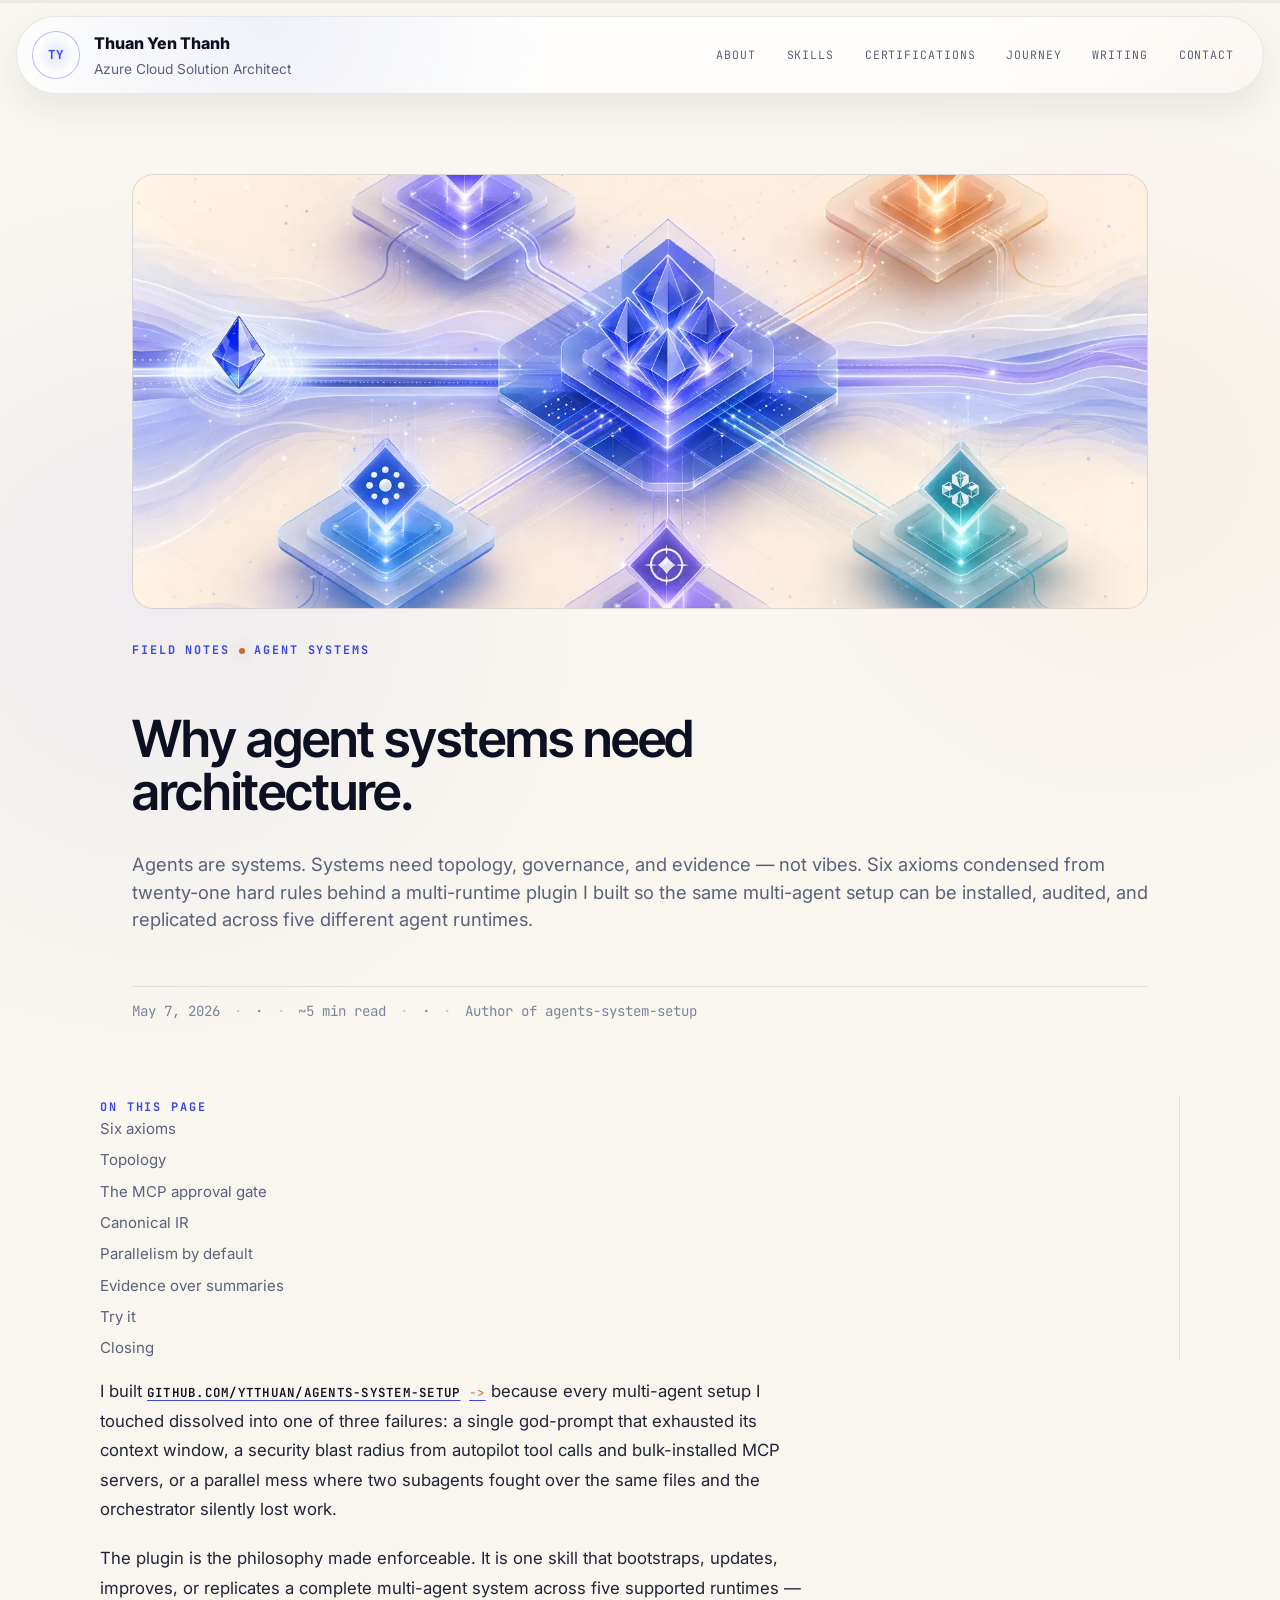
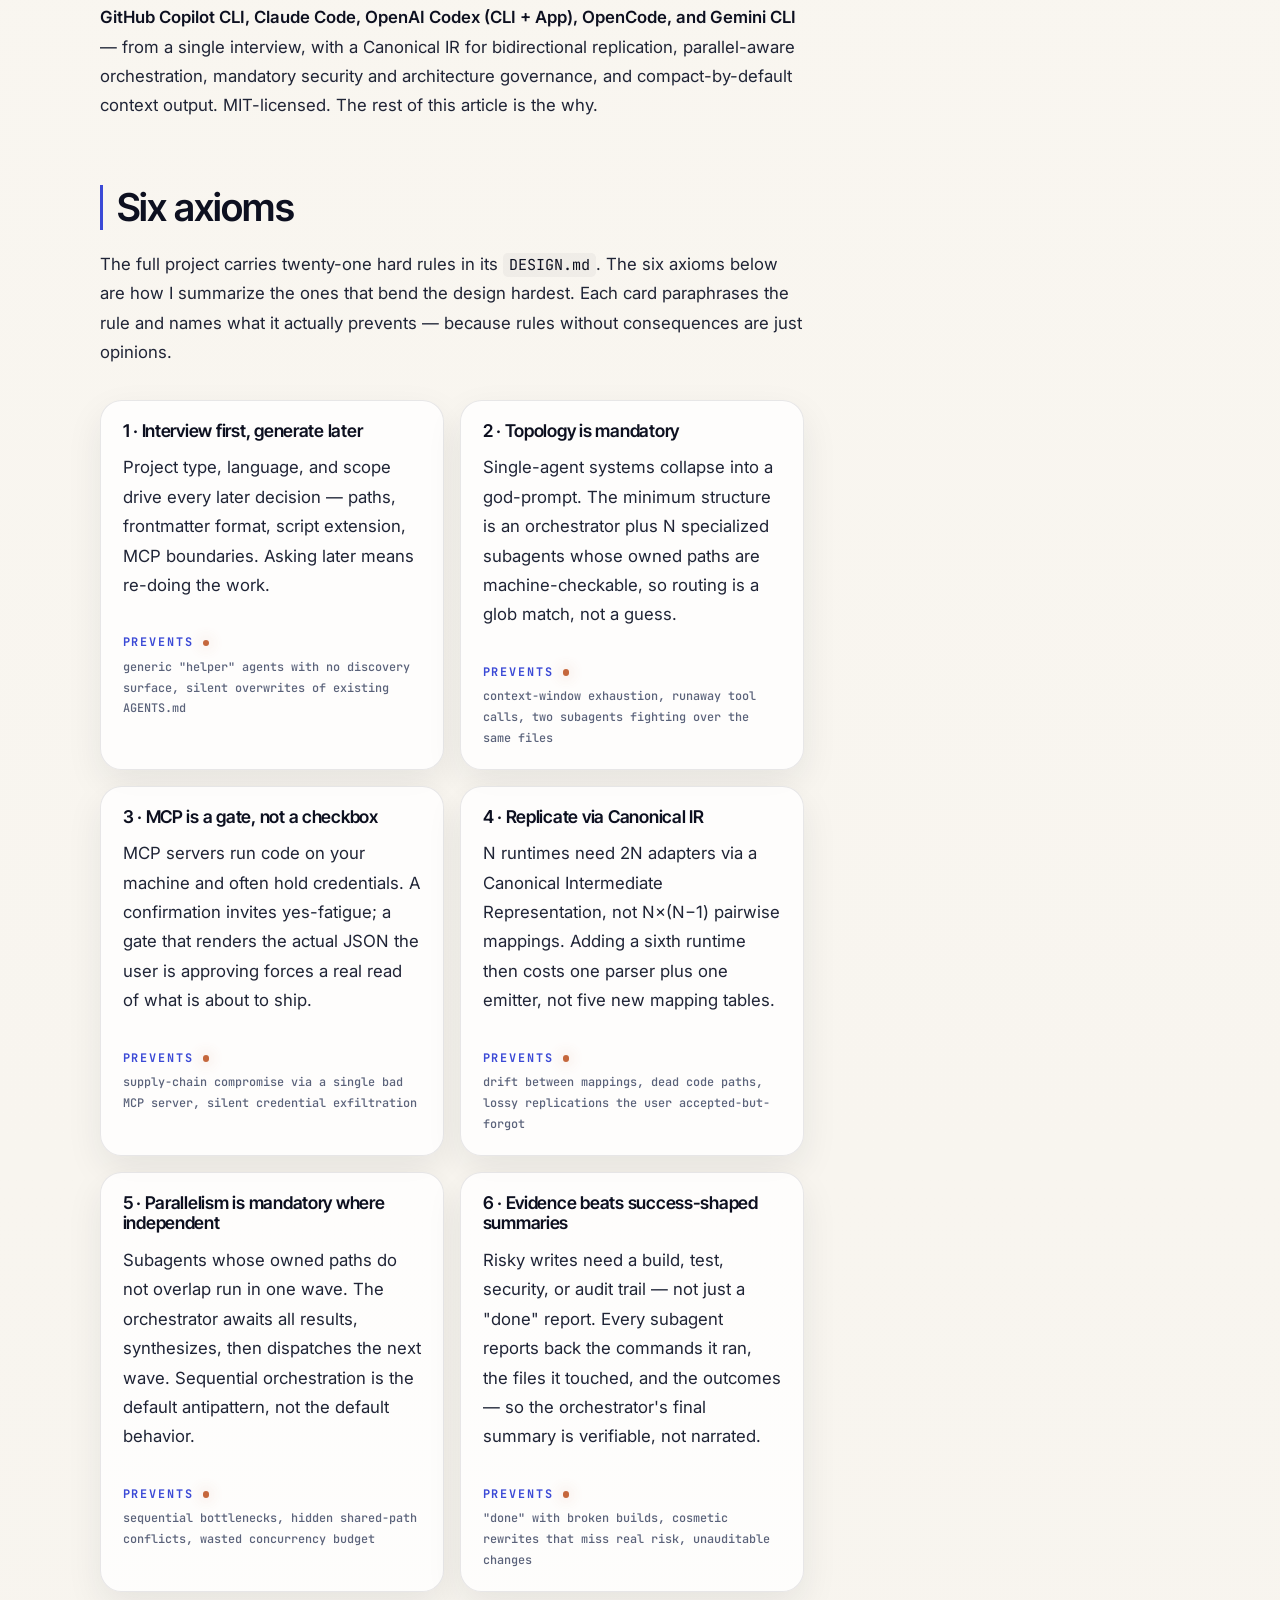
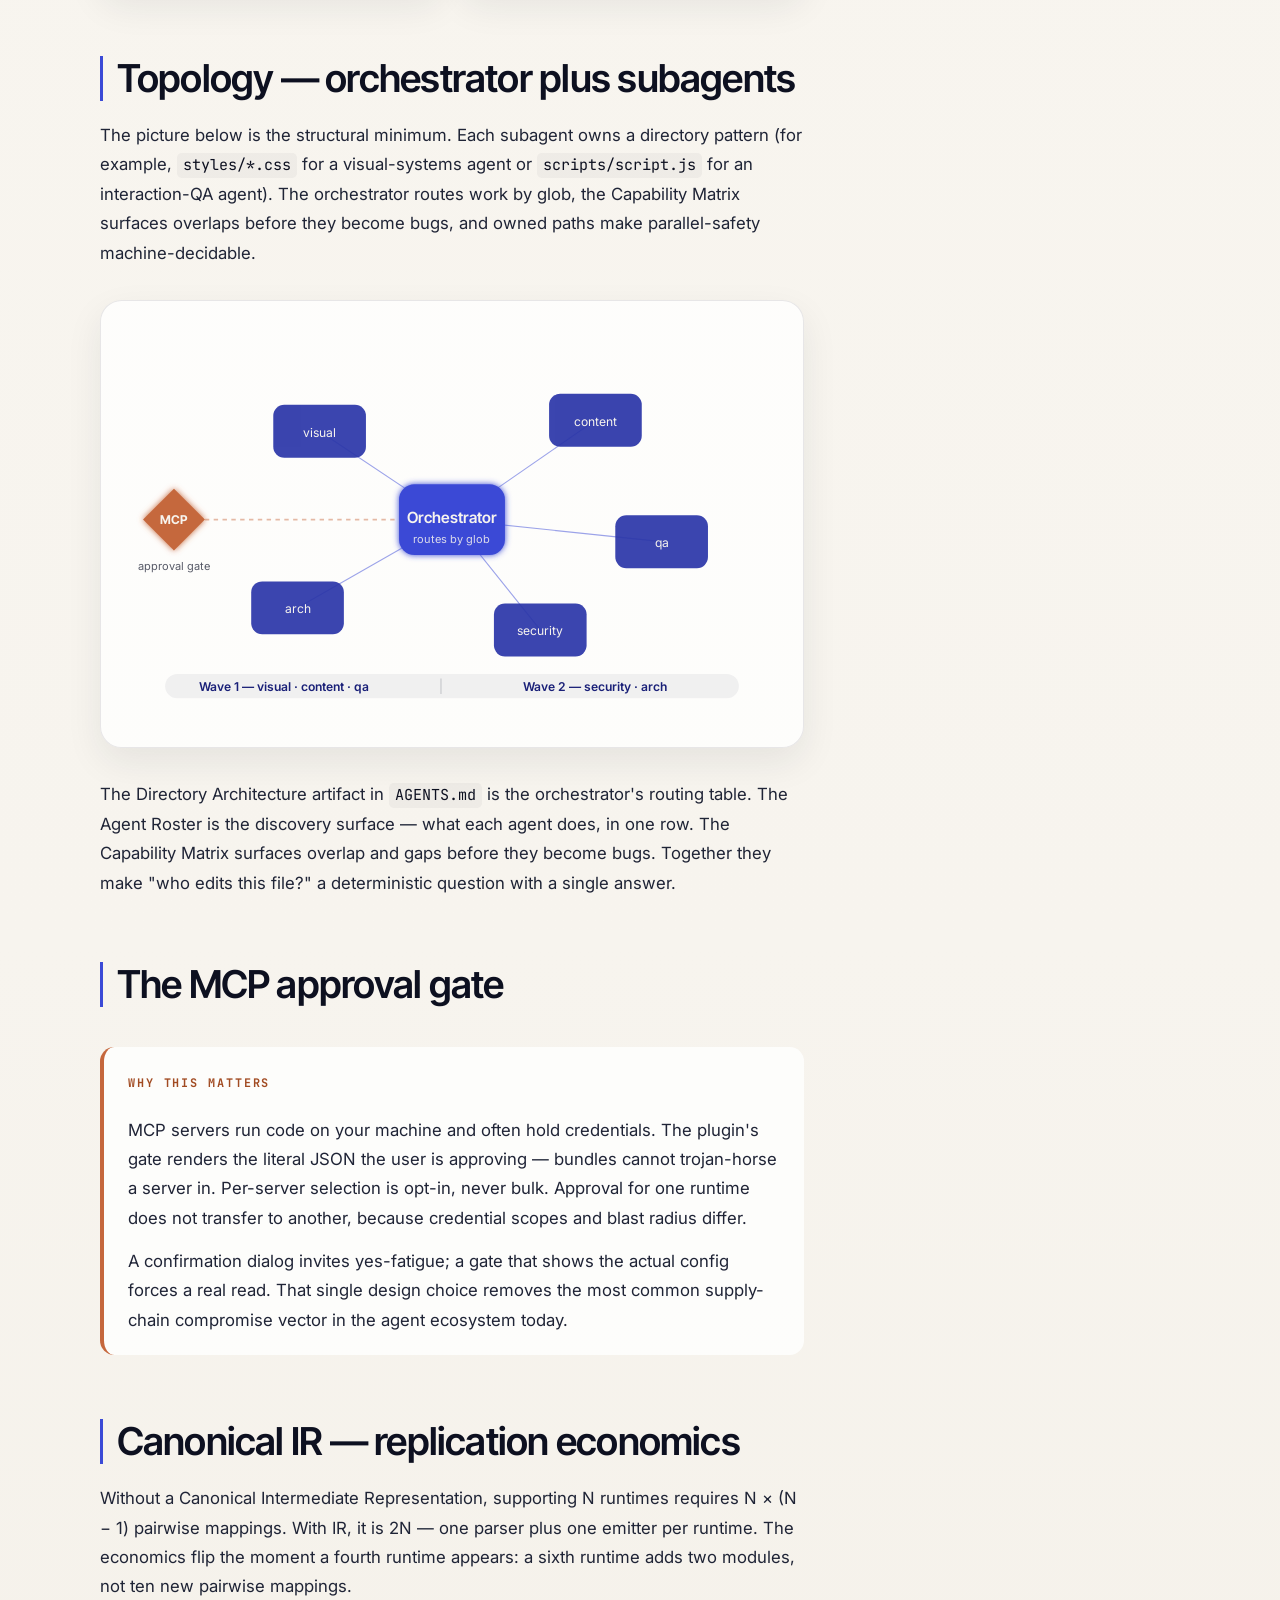
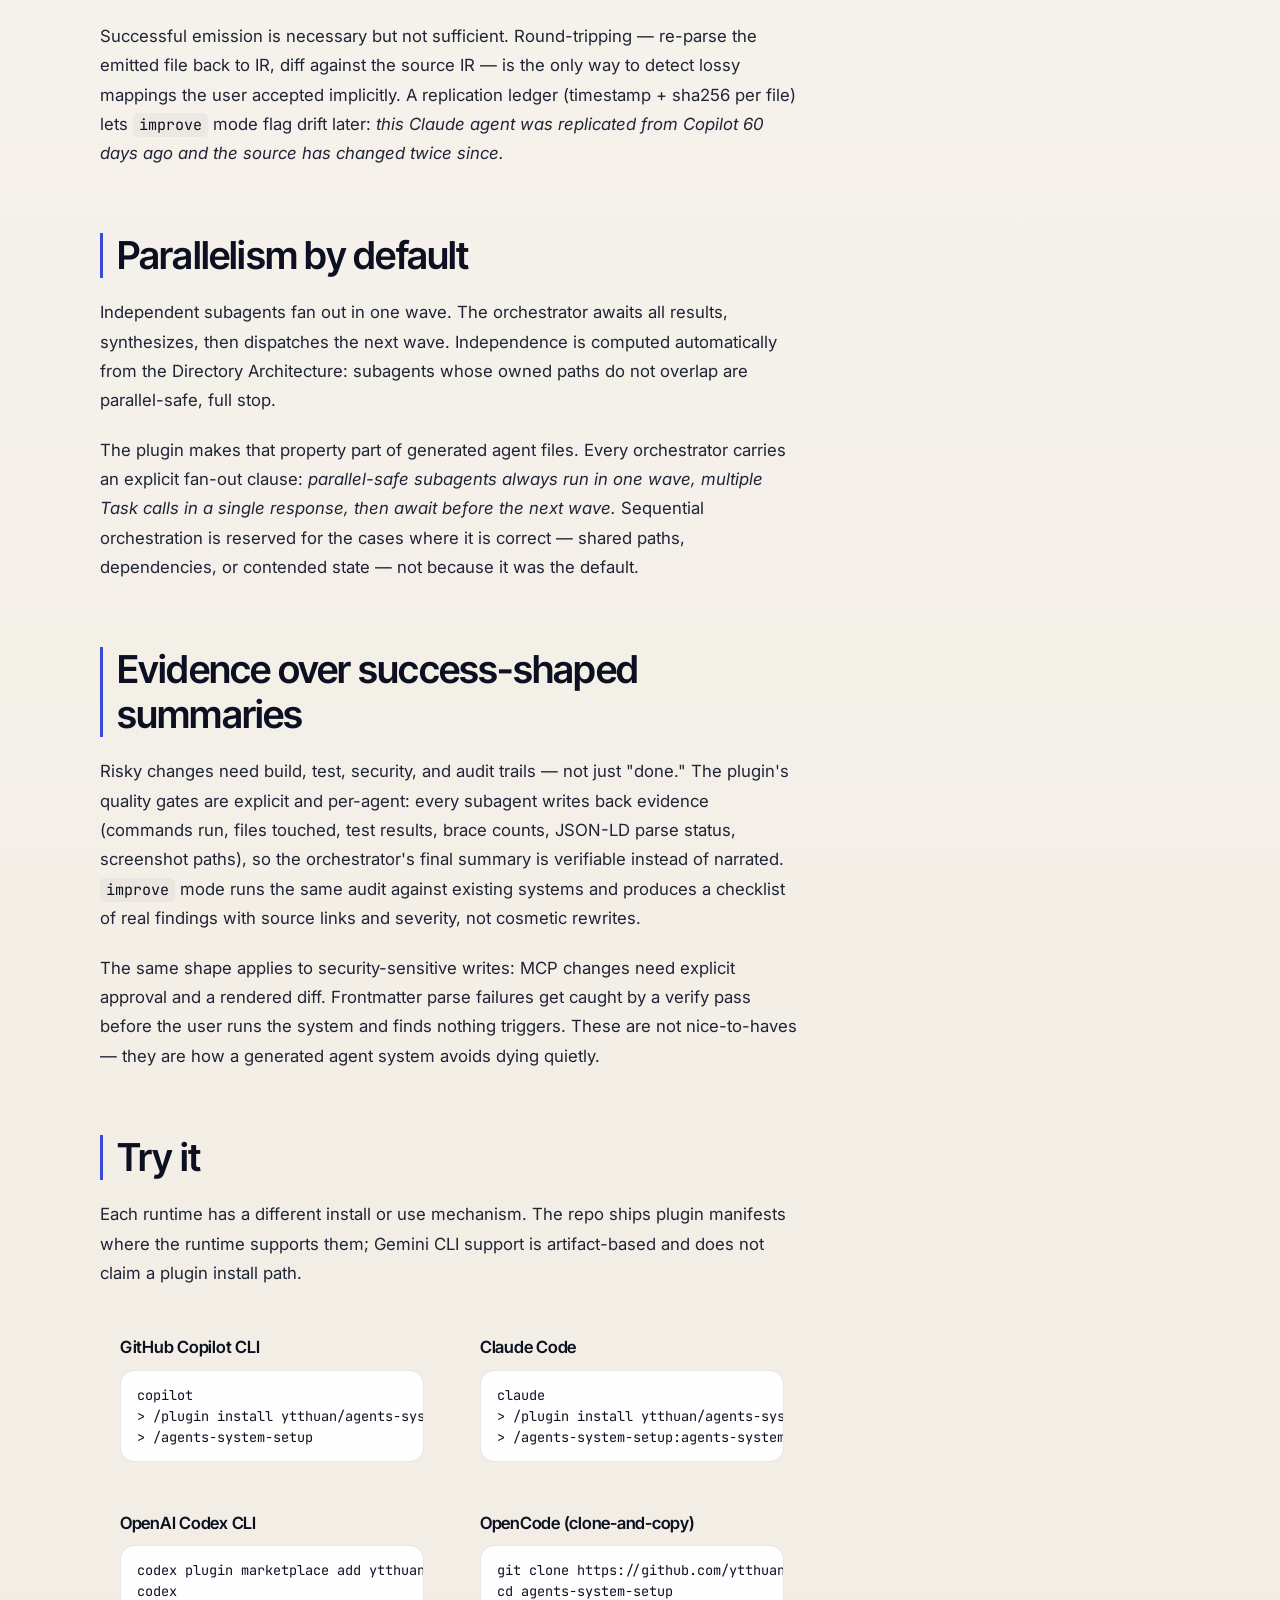
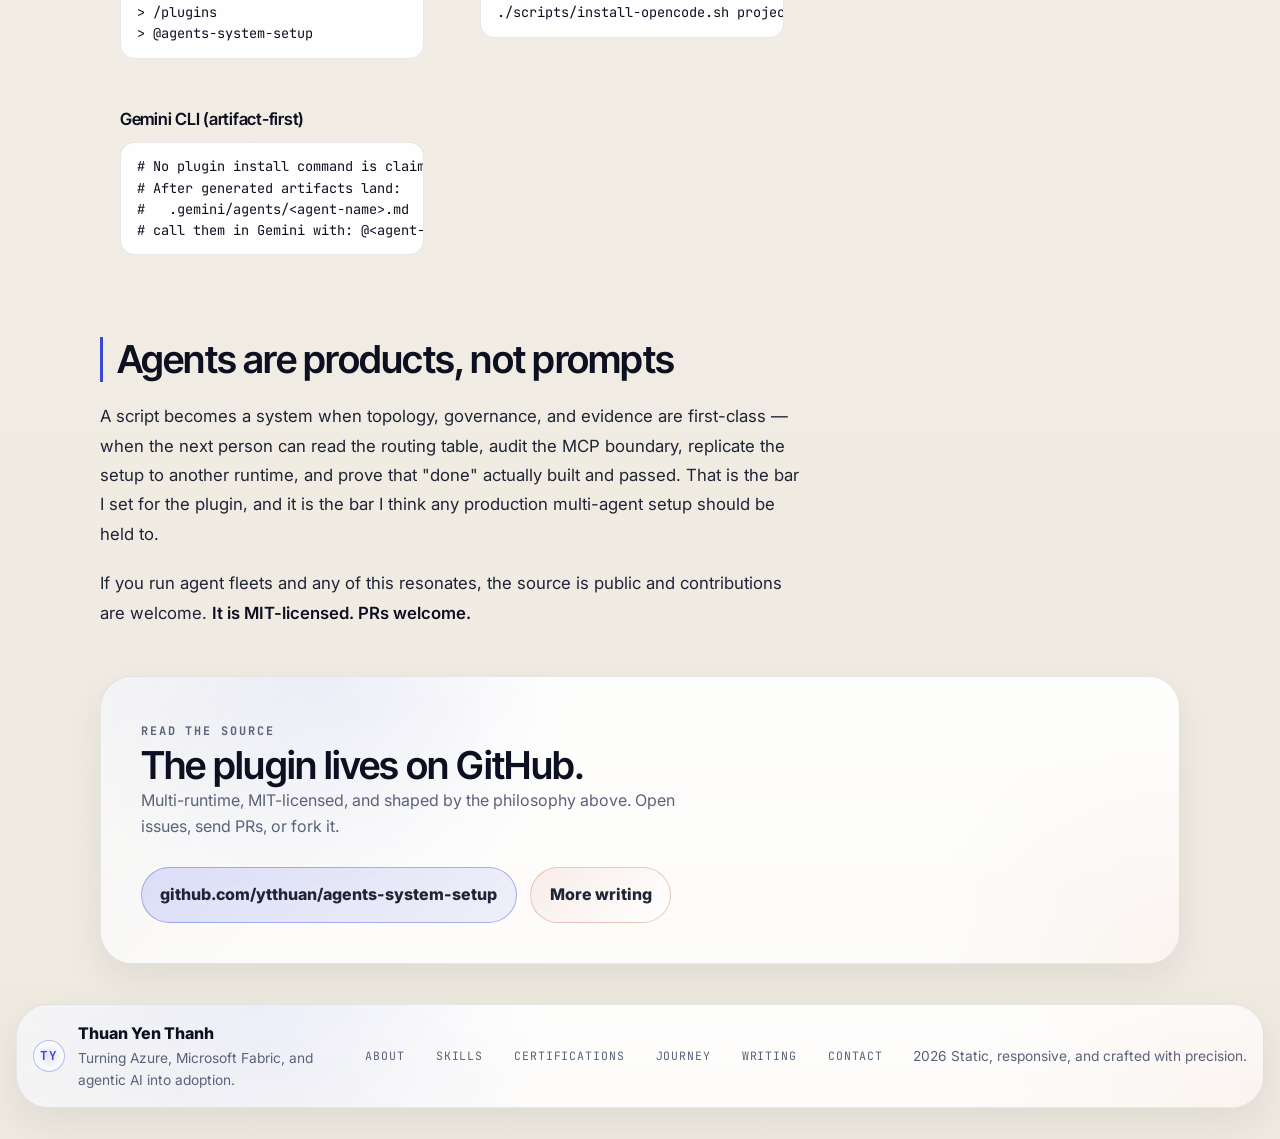
==== articles/agents-system-philosophy.html @ ac1a0fd8 "Initial deploy: Azure Cloud Solution Architect portfolio Static portfolio for ytthuan.github.io user" ====
<!doctype html>
<html lang="en">
  <head>
    <meta charset="UTF-8" />
    <meta name="viewport" content="width=device-width, initial-scale=1.0" />
    <title>Why agent systems need architecture — Thuan Yen Thanh</title>
    <meta name="description" content="Six axioms behind ytthuan/agents-system-setup — a multi-runtime plugin that turns one-off agent prompts into a reviewable system with topology, MCP gates, Canonical IR, parallel waves, and evidence-based work." />
    <meta name="author" content="Thuan Yen Thanh" />
    <meta name="robots" content="index, follow" />
    <meta name="theme-color" content="#f7f4ee" />
    <link rel="canonical" href="https://ytthuan.github.io/articles/agents-system-philosophy.html" />

    <meta property="og:type" content="article" />
    <meta property="og:site_name" content="Thuan Yen Thanh — Azure Cloud Solution Architect Portfolio" />
    <meta property="og:title" content="Why agent systems need architecture — Thuan Yen Thanh" />
    <meta property="og:description" content="Six axioms behind ytthuan/agents-system-setup — a multi-runtime plugin that turns one-off agent prompts into a reviewable system with topology, MCP gates, Canonical IR, parallel waves, and evidence-based work." />
    <meta property="og:url" content="https://ytthuan.github.io/articles/agents-system-philosophy.html" />
    <meta property="og:image" content="https://ytthuan.github.io/images/og/og-default.png" />
    <meta property="og:image:width" content="1200" />
    <meta property="og:image:height" content="630" />
    <meta property="og:locale" content="en_US" />

    <meta name="twitter:card" content="summary_large_image" />
    <meta name="twitter:title" content="Why agent systems need architecture — Thuan Yen Thanh" />
    <meta name="twitter:description" content="Six axioms behind ytthuan/agents-system-setup — a multi-runtime plugin that turns one-off agent prompts into a reviewable system with topology, MCP gates, Canonical IR, parallel waves, and evidence-based work." />
    <meta name="twitter:image" content="https://ytthuan.github.io/images/og/og-default.png" />

    <link rel="manifest" href="../manifest.webmanifest" />
    <link rel="icon" href="../images/favicon.svg" type="image/svg+xml" />

    <link rel="preconnect" href="https://fonts.googleapis.com" />
    <link rel="preconnect" href="https://fonts.gstatic.com" crossorigin />
    <link
      href="https://fonts.googleapis.com/css2?family=Inter:wght@400;500;600;700&family=Inter+Tight:wght@500;600;700&family=JetBrains+Mono:wght@400;500;700&display=swap"
      rel="stylesheet"
    />

    <link rel="stylesheet" href="../styles/styles.css" />
    <link rel="stylesheet" href="../styles/articles.css" />

    <script type="application/ld+json">
{"@context":"https://schema.org","@type":"Article","headline":"Why agent systems need architecture","description":"Six axioms behind ytthuan/agents-system-setup — a multi-runtime plugin that turns one-off agent prompts into a reviewable system with topology, MCP gates, Canonical IR, parallel waves, and evidence-based work.","image":"https://ytthuan.github.io/images/articles/agents-system-philosophy-hero.webp","datePublished":"2026-05-07","dateModified":"2026-05-07","author":{"@id":"https://ytthuan.github.io/#person"},"publisher":{"@id":"https://ytthuan.github.io/#person"},"mainEntityOfPage":{"@type":"WebPage","@id":"https://ytthuan.github.io/articles/agents-system-philosophy.html"},"articleSection":"Field notes · Agent systems","keywords":"multi-agent systems, MCP, Model Context Protocol, agent orchestration, Canonical IR, parallel agents, agent governance, GitHub Copilot, Claude Code, OpenCode, OpenAI Codex, Gemini CLI","mentions":{"@type":"SoftwareSourceCode","name":"agents-system-setup","codeRepository":"https://github.com/ytthuan/agents-system-setup","programmingLanguage":["Markdown","Shell","PowerShell"]}}
    </script>
  </head>
  <body class="is-article">
    <div class="scroll-progress" aria-hidden="true"><span></span></div>

    <div class="site-ambient" aria-hidden="true">
      <div class="ambient-orb orb-cyan"></div>
      <div class="ambient-orb orb-amber"></div>
      <div class="ambient-grid"></div>
      <div class="ambient-noise"></div>
    </div>

    <div class="site-shell">
      <header class="topbar glass-panel article-topbar" data-surface>
        <a class="brandmark" href="../index.html#about" aria-label="Back to portfolio">
          <span class="brandmark-sigil">TY</span>
          <span class="brandmark-copy">
            <strong>Thuan Yen Thanh</strong>
            <small>Azure Cloud Solution Architect</small>
          </span>
        </a>
        <nav class="topnav" aria-label="Primary navigation">
          <a class="nav-link" href="../index.html#about">About</a>
          <a class="nav-link" href="../index.html#skills">Skills</a>
          <a class="nav-link" href="../index.html#certifications">Certifications</a>
          <a class="nav-link" href="../index.html#journey">Journey</a>
          <a class="nav-link" href="../index.html#writing" aria-current="page">Writing</a>
          <a class="nav-link" href="../index.html#contact">Contact</a>
        </nav>
      </header>

      <main class="article-page">
        <article>
          <header class="article-hero" data-reveal>
            <figure class="article-hero-visual">
              <picture>
                <source srcset="../images/articles/agents-system-philosophy-hero.webp" type="image/webp" />
                <img src="../images/articles/agents-system-philosophy-hero.png"
                     alt="Abstract isometric multi-runtime agent topology with a central orchestrator hub and subagents radiating across platform planes."
                     width="1536" height="1024" loading="eager" decoding="async" fetchpriority="high" />
              </picture>
            </figure>
            <p class="eyebrow"><span>Field notes</span><span>Agent systems</span></p>
            <h1>Why agent systems need architecture.</h1>
            <p class="article-deck">
              Agents are systems. Systems need topology, governance, and evidence —
              not vibes. Six axioms condensed from twenty-one hard rules behind a
              multi-runtime plugin I built so the same multi-agent setup can be
              installed, audited, and replicated across five different agent runtimes.
            </p>
            <p class="article-hero-meta">
              <time datetime="2026-05-07">May 7, 2026</time>
              <span aria-hidden="true">·</span>
              <span>~5 min read</span>
              <span aria-hidden="true">·</span>
              <span>Author of agents-system-setup</span>
            </p>
          </header>

          <aside class="article-toc" aria-label="On this page">
            <p class="eyebrow">On this page</p>
            <ol>
              <li><a href="#axioms">Six axioms</a></li>
              <li><a href="#topology">Topology</a></li>
              <li><a href="#mcp-gate">The MCP approval gate</a></li>
              <li><a href="#canonical-ir">Canonical IR</a></li>
              <li><a href="#parallelism">Parallelism by default</a></li>
              <li><a href="#evidence">Evidence over summaries</a></li>
              <li><a href="#try-it">Try it</a></li>
              <li><a href="#closing">Closing</a></li>
            </ol>
          </aside>

          <div class="article-prose" data-reveal>
            <p>
              I built
              <a class="text-link" href="https://github.com/ytthuan/agents-system-setup" target="_blank" rel="noreferrer"><strong>github.com/ytthuan/agents-system-setup</strong></a>
              because every multi-agent setup I touched dissolved into one of three
              failures: a single god-prompt that exhausted its context window, a
              security blast radius from autopilot tool calls and bulk-installed MCP
              servers, or a parallel mess where two subagents fought over the same
              files and the orchestrator silently lost work.
            </p>
            <p>
              The plugin is the philosophy made enforceable. It is one skill that
              bootstraps, updates, improves, or replicates a complete multi-agent
              system across five supported runtimes — <strong>GitHub Copilot CLI,
              Claude Code, OpenAI Codex (CLI + App), OpenCode, and Gemini CLI</strong>
              — from a single interview, with a Canonical IR for bidirectional
              replication, parallel-aware orchestration, mandatory security and
              architecture governance, and compact-by-default context output.
              MIT-licensed. The rest of this article is the why.
            </p>

            <h2 id="axioms">Six axioms</h2>
            <p>
              The full project carries twenty-one hard rules in its
              <code>DESIGN.md</code>. The six axioms below are how I summarize the
              ones that bend the design hardest. Each card paraphrases the rule and
              names what it actually prevents — because rules without consequences
              are just opinions.
            </p>

            <div class="article-pillars">
              <div class="article-pillar">
                <h3>1 · Interview first, generate later</h3>
                <p>
                  Project type, language, and scope drive every later decision —
                  paths, frontmatter format, script extension, MCP boundaries.
                  Asking later means re-doing the work.
                </p>
                <p class="eyebrow"><span>Prevents</span><span>generic "helper" agents with no discovery surface, silent overwrites of existing AGENTS.md</span></p>
              </div>

              <div class="article-pillar">
                <h3>2 · Topology is mandatory</h3>
                <p>
                  Single-agent systems collapse into a god-prompt. The minimum
                  structure is an orchestrator plus N specialized subagents whose
                  owned paths are machine-checkable, so routing is a glob match,
                  not a guess.
                </p>
                <p class="eyebrow"><span>Prevents</span><span>context-window exhaustion, runaway tool calls, two subagents fighting over the same files</span></p>
              </div>

              <div class="article-pillar">
                <h3>3 · MCP is a gate, not a checkbox</h3>
                <p>
                  MCP servers run code on your machine and often hold credentials.
                  A confirmation invites yes-fatigue; a gate that renders the actual
                  JSON the user is approving forces a real read of what is about to
                  ship.
                </p>
                <p class="eyebrow"><span>Prevents</span><span>supply-chain compromise via a single bad MCP server, silent credential exfiltration</span></p>
              </div>

              <div class="article-pillar">
                <h3>4 · Replicate via Canonical IR</h3>
                <p>
                  N runtimes need 2N adapters via a Canonical Intermediate
                  Representation, not N×(N−1) pairwise mappings. Adding a sixth
                  runtime then costs one parser plus one emitter, not five new
                  mapping tables.
                </p>
                <p class="eyebrow"><span>Prevents</span><span>drift between mappings, dead code paths, lossy replications the user accepted-but-forgot</span></p>
              </div>

              <div class="article-pillar">
                <h3>5 · Parallelism is mandatory where independent</h3>
                <p>
                  Subagents whose owned paths do not overlap run in one wave. The
                  orchestrator awaits all results, synthesizes, then dispatches the
                  next wave. Sequential orchestration is the default antipattern,
                  not the default behavior.
                </p>
                <p class="eyebrow"><span>Prevents</span><span>sequential bottlenecks, hidden shared-path conflicts, wasted concurrency budget</span></p>
              </div>

              <div class="article-pillar">
                <h3>6 · Evidence beats success-shaped summaries</h3>
                <p>
                  Risky writes need a build, test, security, or audit trail — not
                  just a "done" report. Every subagent reports back the commands
                  it ran, the files it touched, and the outcomes — so the
                  orchestrator's final summary is verifiable, not narrated.
                </p>
                <p class="eyebrow"><span>Prevents</span><span>"done" with broken builds, cosmetic rewrites that miss real risk, unauditable changes</span></p>
              </div>
            </div>

            <h2 id="topology">Topology — orchestrator plus subagents</h2>
            <p>
              The picture below is the structural minimum. Each subagent owns a
              directory pattern (for example, <code>styles/*.css</code> for a
              visual-systems agent or <code>scripts/script.js</code> for an
              interaction-QA agent). The orchestrator routes work by glob, the
              Capability Matrix surfaces overlaps before they become bugs, and
              owned paths make parallel-safety machine-decidable.
            </p>

            <div class="article-topology-svg">
              <svg viewBox="0 0 600 360" role="img" aria-labelledby="topo-title topo-desc" xmlns="http://www.w3.org/2000/svg">
                <title id="topo-title">Multi-runtime agent topology</title>
                <desc id="topo-desc">An orchestrator hub at the center connected to five subagent nodes arranged in a ring, with an MCP approval gate diamond at the entry on the left and a horizontal wave band beneath labelled Wave 1 and Wave 2.</desc>
                <defs>
                  <filter id="topo-glow" x="-30%" y="-30%" width="160%" height="160%">
                    <feGaussianBlur stdDeviation="3" result="b" />
                    <feMerge><feMergeNode in="b" /><feMergeNode in="SourceGraphic" /></feMerge>
                  </filter>
                </defs>

                <rect x="0" y="0" width="600" height="360" fill="transparent" />

                <g stroke="#3b4ad6" stroke-width="1" opacity="0.5" fill="none">
                  <line x1="300" y1="180" x2="180" y2="100" />
                  <line x1="300" y1="180" x2="430" y2="90" />
                  <line x1="300" y1="180" x2="490" y2="200" />
                  <line x1="300" y1="180" x2="380" y2="280" />
                  <line x1="300" y1="180" x2="160" y2="260" />
                </g>

                <g fill="#3b4ad6" filter="url(#topo-glow)">
                  <rect x="252" y="148" width="96" height="64" rx="14" ry="14" />
                </g>
                <text x="300" y="183" text-anchor="middle" fill="#f7f4ee" font-family="Inter Tight, Inter, sans-serif" font-size="14" font-weight="600">Orchestrator</text>
                <text x="300" y="201" text-anchor="middle" fill="#f7f4ee" font-family="Inter, sans-serif" font-size="10" opacity="0.85">routes by glob</text>

                <g fill="#2a35a8" opacity="0.92">
                  <rect x="138" y="76" width="84" height="48" rx="10" ry="10" />
                  <rect x="388" y="66" width="84" height="48" rx="10" ry="10" />
                  <rect x="448" y="176" width="84" height="48" rx="10" ry="10" />
                  <rect x="338" y="256" width="84" height="48" rx="10" ry="10" />
                  <rect x="118" y="236" width="84" height="48" rx="10" ry="10" />
                </g>

                <g fill="#f7f4ee" font-family="Inter, sans-serif" font-size="11" text-anchor="middle">
                  <text x="180" y="105">visual</text>
                  <text x="430" y="95">content</text>
                  <text x="490" y="205">qa</text>
                  <text x="380" y="285">security</text>
                  <text x="160" y="265">arch</text>
                </g>

                <g transform="translate(48,180)">
                  <polygon points="0,-28 28,0 0,28 -28,0" fill="#c5673c" filter="url(#topo-glow)" />
                  <text x="0" y="4" text-anchor="middle" fill="#f7f4ee" font-family="Inter Tight, Inter, sans-serif" font-size="11" font-weight="700">MCP</text>
                </g>
                <line x1="76" y1="180" x2="252" y2="180" stroke="#c5673c" stroke-width="1.5" opacity="0.45" stroke-dasharray="4 4" />
                <text x="48" y="226" text-anchor="middle" fill="#1f2436" font-family="Inter, sans-serif" font-size="10" opacity="0.75">approval gate</text>

                <g>
                  <rect x="40" y="320" width="520" height="22" rx="11" ry="11" fill="#1f2436" opacity="0.06" />
                  <text x="148" y="335" text-anchor="middle" fill="#1a2078" font-family="Inter, sans-serif" font-size="11" font-weight="600">Wave 1 — visual · content · qa</text>
                  <text x="430" y="335" text-anchor="middle" fill="#1a2078" font-family="Inter, sans-serif" font-size="11" font-weight="600">Wave 2 — security · arch</text>
                  <line x1="290" y1="324" x2="290" y2="338" stroke="#1f2436" opacity="0.2" />
                </g>
              </svg>
            </div>

            <p>
              The Directory Architecture artifact in <code>AGENTS.md</code> is the
              orchestrator's routing table. The Agent Roster is the discovery
              surface — what each agent does, in one row. The Capability Matrix
              surfaces overlap and gaps before they become bugs. Together they make
              "who edits this file?" a deterministic question with a single answer.
            </p>

            <h2 id="mcp-gate">The MCP approval gate</h2>
            <aside class="article-callout">
              <p class="eyebrow"><span>Why this matters</span></p>
              <p>
                MCP servers run code on your machine and often hold credentials.
                The plugin's gate renders the literal JSON the user is approving
                — bundles cannot trojan-horse a server in. Per-server selection is
                opt-in, never bulk. Approval for one runtime does not transfer to
                another, because credential scopes and blast radius differ.
              </p>
              <p>
                A confirmation dialog invites yes-fatigue; a gate that shows the
                actual config forces a real read. That single design choice removes
                the most common supply-chain compromise vector in the agent
                ecosystem today.
              </p>
            </aside>

            <h2 id="canonical-ir">Canonical IR — replication economics</h2>
            <p>
              Without a Canonical Intermediate Representation, supporting N
              runtimes requires N × (N − 1) pairwise mappings. With IR, it is 2N
              — one parser plus one emitter per runtime. The economics flip the
              moment a fourth runtime appears: a sixth runtime adds two modules,
              not ten new pairwise mappings.
            </p>
            <p>
              Successful emission is necessary but not sufficient. Round-tripping
              — re-parse the emitted file back to IR, diff against the source IR
              — is the only way to detect lossy mappings the user accepted
              implicitly. A replication ledger (timestamp + sha256 per file) lets
              <code>improve</code> mode flag drift later: <em>this Claude agent
              was replicated from Copilot 60 days ago and the source has changed
              twice since.</em>
            </p>

            <h2 id="parallelism">Parallelism by default</h2>
            <p>
              Independent subagents fan out in one wave. The orchestrator awaits
              all results, synthesizes, then dispatches the next wave. Independence
              is computed automatically from the Directory Architecture: subagents
              whose owned paths do not overlap are parallel-safe, full stop.
            </p>
            <p>
              The plugin makes that property part of generated agent files. Every
              orchestrator carries an explicit fan-out clause: <em>parallel-safe
              subagents always run in one wave, multiple Task calls in a single
              response, then await before the next wave.</em> Sequential
              orchestration is reserved for the cases where it is correct —
              shared paths, dependencies, or contended state — not because it was
              the default.
            </p>

            <h2 id="evidence">Evidence over success-shaped summaries</h2>
            <p>
              Risky changes need build, test, security, and audit trails — not
              just "done." The plugin's quality gates are explicit and per-agent:
              every subagent writes back evidence (commands run, files touched,
              test results, brace counts, JSON-LD parse status, screenshot
              paths), so the orchestrator's final summary is verifiable instead of
              narrated. <code>improve</code> mode runs the same audit against
              existing systems and produces a checklist of real findings with
              source links and severity, not cosmetic rewrites.
            </p>
            <p>
              The same shape applies to security-sensitive writes: MCP changes
              need explicit approval and a rendered diff. Frontmatter parse
              failures get caught by a verify pass before the user runs the
              system and finds nothing triggers. These are not nice-to-haves —
              they are how a generated agent system avoids dying quietly.
            </p>

            <h2 id="try-it">Try it</h2>
            <p>
              Each runtime has a different install or use mechanism. The repo
              ships plugin manifests where the runtime supports them; Gemini CLI
              support is artifact-based and does not claim a plugin install path.
            </p>

            <div class="article-tryit">
              <div class="article-tryit-card">
                <h3>GitHub Copilot CLI</h3>
                <pre><code>copilot
&gt; /plugin install ytthuan/agents-system-setup
&gt; /agents-system-setup</code></pre>
              </div>

              <div class="article-tryit-card">
                <h3>Claude Code</h3>
                <pre><code>claude
&gt; /plugin install ytthuan/agents-system-setup
&gt; /agents-system-setup:agents-system-setup</code></pre>
              </div>

              <div class="article-tryit-card">
                <h3>OpenAI Codex CLI</h3>
                <pre><code>codex plugin marketplace add ytthuan/agents-system-setup
codex
&gt; /plugins
&gt; @agents-system-setup</code></pre>
              </div>

              <div class="article-tryit-card">
                <h3>OpenCode (clone-and-copy)</h3>
                <pre><code>git clone https://github.com/ytthuan/agents-system-setup.git
cd agents-system-setup
./scripts/install-opencode.sh project</code></pre>
              </div>

              <div class="article-tryit-card">
                <h3>Gemini CLI (artifact-first)</h3>
                <pre><code># No plugin install command is claimed.
# After generated artifacts land:
#   .gemini/agents/&lt;agent-name&gt;.md
# call them in Gemini with: @&lt;agent-name&gt;</code></pre>
              </div>
            </div>

            <h2 id="closing">Agents are products, not prompts</h2>
            <p>
              A script becomes a system when topology, governance, and evidence
              are first-class — when the next person can read the routing table,
              audit the MCP boundary, replicate the setup to another runtime, and
              prove that "done" actually built and passed. That is the bar I set
              for the plugin, and it is the bar I think any production
              multi-agent setup should be held to.
            </p>
            <p>
              If you run agent fleets and any of this resonates, the source is
              public and contributions are welcome. <strong>It is MIT-licensed.
              PRs welcome.</strong>
            </p>
          </div>

          <footer class="article-cta glass-panel" data-reveal>
            <div>
              <p class="eyebrow"><span>Read the source</span></p>
              <h2>The plugin lives on GitHub.</h2>
              <p>Multi-runtime, MIT-licensed, and shaped by the philosophy above. Open issues, send PRs, or fork it.</p>
            </div>
            <div class="article-cta-actions">
              <a class="button button-primary" href="https://github.com/ytthuan/agents-system-setup" target="_blank" rel="noreferrer">
                <span>github.com/ytthuan/agents-system-setup</span>
              </a>
              <a class="button button-secondary" href="../index.html#writing">
                <span>More writing</span>
              </a>
            </div>
          </footer>
        </article>
      </main>

      <footer class="footer glass-panel" data-reveal>
        <div class="footer-brand">
          <span class="brandmark-sigil">TY</span>
          <div>
            <strong>Thuan Yen Thanh</strong>
            <p>Turning Azure, Microsoft Fabric, and agentic AI into adoption.</p>
          </div>
        </div>
        <nav class="footer-nav" aria-label="Footer navigation">
          <a href="../index.html#about">About</a>
          <a href="../index.html#skills">Skills</a>
          <a href="../index.html#certifications">Certifications</a>
          <a href="../index.html#journey">Journey</a>
          <a href="../index.html#writing">Writing</a>
          <a href="../index.html#contact">Contact</a>
        </nav>
        <p class="footer-note">
          <span id="current-year"></span> Static, responsive, and crafted with precision.
        </p>
      </footer>
    </div>

    <script src="../scripts/script.js" defer></script>
  </body>
</html>
---- styles/styles.css ----
:root {
  color-scheme: light;
  --bg: #f7f4ee;
  --bg-2: #efeae0;
  --panel: rgba(255, 255, 255, 0.78);
  --panel-strong: rgba(255, 255, 255, 0.94);
  --glass: rgba(31, 36, 54, 0.04);
  --line: rgba(31, 36, 54, 0.10);
  --line-strong: rgba(31, 36, 54, 0.22);
  --text: #1f2436;
  --text-strong: #0d1020;
  --muted: #5a627a;
  --muted-2: #7d859b;
  --cyan: #3b4ad6;
  --teal: #2a35a8;
  --teal-deep: #1a2078;
  --amber: #c5673c;
  --amber-strong: #a14b22;
  --violet: #7a6bd0;
  --shadow: 0 28px 60px rgba(31, 36, 54, 0.12);
  --shadow-soft: 0 14px 36px rgba(31, 36, 54, 0.08);
  --display: "Inter Tight", "Inter", system-ui, -apple-system, "Segoe UI", sans-serif;
  --sans: "Inter", system-ui, -apple-system, "Segoe UI", "Helvetica Neue", sans-serif;
  --mono: "JetBrains Mono", "IBM Plex Mono", monospace;
  --container: min(1480px, calc(100vw - 2rem));
  --radius-xl: 2rem;
  --radius-lg: 1.35rem;
  --radius-md: 0.9rem;
  --ease: cubic-bezier(0.2, 0.8, 0.2, 1);
  --transition: 320ms var(--ease);

  --fs-display: clamp(2.4rem, 7vw, 3rem);
  --fs-display-md: clamp(2.8rem, 4vw, 3.6rem);
  --fs-h2: clamp(1.85rem, 5vw, 2.4rem);
  --fs-h2-md: clamp(2rem, 3vw, 2.6rem);
  --fs-h3: clamp(1.3rem, 3vw, 1.55rem);
  --fs-h3-md: clamp(1.4rem, 2.2vw, 1.7rem);
  --fs-h4: 1.05rem;
  --fs-body: 1rem;
  --fs-body-sm: 0.94rem;
  --fs-meta: 0.88rem;
  --fs-eyebrow: 0.74rem;
  --fs-mono: 0.74rem;
  --lh-tight: 1.05;
  --lh-snug: 1.18;
  --lh-normal: 1.6;
  --ls-tight: -0.02em;
  --ls-snug: -0.015em;
  --ls-eyebrow: 0.18em;
}

*,
*::before,
*::after {
  box-sizing: border-box;
}

html {
  scroll-behavior: smooth;
}

body {
  margin: 0;
  min-height: 100vh;
  overflow-x: hidden;
  background:
    radial-gradient(circle at 12% 8%, rgba(59, 74, 214, 0.06), transparent 28rem),
    radial-gradient(circle at 88% 6%, rgba(197, 103, 60, 0.05), transparent 26rem),
    linear-gradient(180deg, #faf7f1 0%, var(--bg) 55%, var(--bg-2) 100%);
  color: var(--text);
  font-family: var(--sans);
  line-height: 1.6;
}

img {
  display: block;
  max-width: 100%;
}

a {
  color: inherit;
  text-decoration: none;
}

a:focus-visible,
button:focus-visible {
  outline: 2px solid var(--cyan);
  outline-offset: 4px;
}

.scroll-progress {
  position: fixed;
  inset: 0 auto auto 0;
  width: 100%;
  height: 3px;
  z-index: 100;
  background: rgba(31, 36, 54, 0.06);
}

.scroll-progress span {
  display: block;
  width: 100%;
  height: 100%;
  transform: scaleX(0);
  transform-origin: left center;
  background: linear-gradient(90deg, var(--cyan), var(--amber));
  box-shadow: 0 0 18px rgba(59, 74, 214, 0.35);
}

.site-ambient {
  position: fixed;
  inset: 0;
  z-index: 0;
  pointer-events: none;
  overflow: hidden;
}

.ambient-orb {
  display: none;
  position: absolute;
  width: 42rem;
  aspect-ratio: 1;
  border-radius: 50%;
  filter: blur(80px);
  opacity: 0.2;
  animation: drift 18s ease-in-out infinite alternate;
}

.orb-cyan {
  top: -15rem;
  left: -10rem;
  background: var(--teal);
}

.orb-amber {
  right: -12rem;
  bottom: 12%;
  background: var(--amber-strong);
  animation-duration: 24s;
}

.ambient-grid,
.ambient-noise {
  position: absolute;
  inset: 0;
}

.ambient-grid {
  background:
    linear-gradient(rgba(31, 36, 54, 0.05) 1px, transparent 1px),
    linear-gradient(90deg, rgba(31, 36, 54, 0.05) 1px, transparent 1px);
  background-size: 100px 100px;
  mask-image: radial-gradient(circle at center, black 26%, transparent 78%);
  opacity: 0.08;
}

.ambient-noise {
  opacity: 0.05;
  background-image:
    radial-gradient(circle at 15% 25%, rgba(31, 36, 54, 0.08) 0.7px, transparent 0.8px),
    radial-gradient(circle at 80% 65%, rgba(31, 36, 54, 0.08) 0.8px, transparent 0.9px);
  background-size: 180px 180px, 220px 220px;
}

.site-shell {
  position: relative;
  z-index: 1;
  width: var(--container);
  margin: 0 auto;
  padding: 1rem 0 2rem;
}

.glass-panel,
.section-frame {
  position: relative;
  isolation: isolate;
  overflow: hidden;
  border: 1px solid var(--line);
  background:
    linear-gradient(135deg, rgba(31, 36, 54, 0.04), transparent 34%),
    linear-gradient(180deg, rgba(255, 255, 255, 0.94), rgba(255, 255, 255, 0.82));
  box-shadow: var(--shadow-soft);
}

.glass-panel::before,
.section-frame::before,
.interactive-surface::after {
  content: "";
  position: absolute;
  inset: 0;
  pointer-events: none;
}

.glass-panel::before,
.section-frame::before {
  z-index: -1;
  background:
    radial-gradient(circle at 20% 0, rgba(59, 74, 214, 0.07), transparent 28%),
    radial-gradient(circle at 100% 100%, rgba(197, 103, 60, 0.05), transparent 24%);
}

.interactive-surface {
  transform-style: preserve-3d;
  transform:
    perspective(1200px)
    rotateX(var(--rotate-x, 0deg))
    rotateY(var(--rotate-y, 0deg))
    translate3d(0, 0, 0);
  transition:
    transform var(--transition),
    border-color var(--transition),
    box-shadow var(--transition);
}

.interactive-surface::after {
  background:
    radial-gradient(
      25rem 18rem at var(--pointer-x, 50%) var(--pointer-y, 50%),
      rgba(59, 74, 214, 0.10),
      transparent 62%
    );
  opacity: 0;
  transition: opacity var(--transition);
}

.interactive-surface:hover {
  border-color: var(--line-strong);
  box-shadow: var(--shadow);
}

.interactive-surface:hover::after {
  opacity: 1;
}

.section-frame,
.footer {
  margin-top: 1rem;
  border-radius: var(--radius-xl);
}

.topbar {
  position: sticky;
  top: 1rem;
  z-index: 50;
  display: grid;
  grid-template-columns: minmax(14rem, 1fr) auto;
  gap: 1rem;
  align-items: center;
  padding: 0.85rem 0.95rem;
  border: 1px solid var(--line);
  border-radius: 999px;
  background: rgba(255, 255, 255, 0.78);
  backdrop-filter: blur(10px);
}

.brandmark,
.footer-brand {
  display: flex;
  gap: 0.85rem;
  align-items: center;
  min-width: 0;
}

.brandmark-sigil {
  display: inline-grid;
  place-items: center;
  width: 3rem;
  aspect-ratio: 1;
  border: 1px solid rgba(59, 74, 214, 0.35);
  border-radius: 50%;
  background:
    radial-gradient(circle, rgba(59, 74, 214, 0.12), transparent 62%),
    rgba(255, 255, 255, 0.6);
  color: var(--cyan);
  font-family: var(--mono);
  font-size: 0.78rem;
  font-weight: 700;
  letter-spacing: 0.12em;
}

.brandmark-copy {
  display: grid;
  gap: 0.1rem;
}

.brandmark-copy strong,
.footer-brand strong {
  color: var(--text-strong);
  font-weight: 800;
}

.brandmark-copy small,
.footer-brand p,
.footer-note {
  margin: 0;
  color: var(--muted);
  font-size: 0.86rem;
}

.topnav,
.footer-nav {
  display: flex;
  flex-wrap: wrap;
  align-items: center;
  justify-content: center;
  gap: 0.2rem;
}

.nav-link,
.nav-cta,
.footer-nav a {
  position: relative;
  display: inline-flex;
  align-items: center;
  min-height: 2.7rem;
  padding: 0.66rem 0.86rem;
  border-radius: 999px;
  color: var(--muted);
  font-family: var(--mono);
  font-size: 0.72rem;
  letter-spacing: 0.08em;
  text-transform: uppercase;
  transition:
    color var(--transition),
    background var(--transition);
}

.nav-link:hover,
.nav-link.is-active,
.footer-nav a:hover {
  color: var(--text);
  background: rgba(59, 74, 214, 0.08);
}

.nav-cta {
  justify-self: end;
  border: 1px solid rgba(59, 74, 214, 0.3);
  background: rgba(59, 74, 214, 0.08);
  color: var(--text);
}

.hero {
  min-height: calc(100vh - 6rem);
  padding: clamp(1rem, 2vw, 1.35rem);
}

.hero-grid {
  display: grid;
  grid-template-columns: minmax(0, 0.95fr) minmax(30rem, 1.05fr);
  gap: 1rem;
  align-items: stretch;
}

.hero-copy,
.hero-visual,
.featured-system,
.capability-atlas,
.contact-panel {
  border-radius: calc(var(--radius-xl) - 0.4rem);
}

.hero-copy {
  display: flex;
  flex-direction: column;
  justify-content: center;
  min-height: 39rem;
  padding: clamp(1.5rem, 4vw, 4rem);
}

.eyebrow,
.panel-label {
  display: inline-flex;
  flex-wrap: wrap;
  gap: 0.55rem;
  align-items: center;
  margin: 0;
  color: var(--cyan);
  font-family: var(--mono);
  font-size: 0.74rem;
  font-weight: 700;
  letter-spacing: 0.16em;
  text-transform: uppercase;
}

.eyebrow span:not(:last-child)::after {
  content: "";
  display: inline-block;
  width: 0.42rem;
  aspect-ratio: 1;
  margin-left: 0.55rem;
  border-radius: 50%;
  background: var(--amber);
  box-shadow: 0 0 14px rgba(197, 103, 60, 0.45);
}

h1,
h2,
h3 {
  margin: 0;
  color: var(--text-strong);
  font-family: var(--display);
  font-weight: 600;
  letter-spacing: -0.02em;
}

h1 {
  max-width: 22ch;
  margin-top: 1.2rem;
  font-size: var(--fs-display);
  line-height: var(--lh-tight);
  letter-spacing: var(--ls-tight);
  overflow-wrap: anywhere;
  hyphens: manual;
}

h2,
h3 {
  letter-spacing: var(--ls-snug);
}

h2 {
  font-size: var(--fs-h2);
  line-height: var(--lh-snug);
}

h3 {
  font-size: var(--fs-h3);
  line-height: var(--lh-snug);
}

.hero-thesis {
  max-width: 56ch;
  margin: 1.5rem 0 0;
  color: rgba(31, 36, 54, 0.92);
  font-size: clamp(1.05rem, 1.4vw, 1.2rem);
  line-height: 1.55;
}

.hero-support,
.section-heading p,
.featured-copy p,
.project-card p,
.capability-card p,
.timeline-body p,
.credential-card p,
.contact-panel p,
.testimonial-card blockquote {
  color: var(--muted);
}

.hero-support {
  max-width: 38rem;
  margin: 1rem 0 0;
  font-size: 1.02rem;
}

.hero-actions,
.contact-actions {
  display: flex;
  flex-wrap: wrap;
  gap: 0.85rem;
  margin-top: 2rem;
}

.button {
  display: inline-flex;
  align-items: center;
  justify-content: center;
  gap: 0.72rem;
  min-height: 3.25rem;
  padding: 0.88rem 1.15rem;
  border: 1px solid var(--line);
  border-radius: 999px;
  background: rgba(255, 255, 255, 0.7);
  color: var(--text);
  font-weight: 800;
  transition:
    transform var(--transition),
    border-color var(--transition),
    background var(--transition),
    box-shadow var(--transition);
}

.button svg {
  width: 1.1rem;
  fill: none;
  stroke: currentColor;
  stroke-linecap: round;
  stroke-linejoin: round;
  stroke-width: 1.8;
  transition: transform var(--transition);
}

.button:hover {
  transform: translateY(-3px);
  border-color: var(--line-strong);
  box-shadow: 0 18px 34px rgba(31, 36, 54, 0.10);
}

.button-primary {
  border-color: rgba(59, 74, 214, 0.38);
  background:
    linear-gradient(135deg, rgba(59, 74, 214, 0.18), rgba(42, 53, 168, 0.08)),
    rgba(255, 255, 255, 0.85);
}

.button-primary:hover svg {
  transform: translateX(4px);
}

.button-secondary {
  border-color: rgba(197, 103, 60, 0.32);
  background:
    linear-gradient(135deg, rgba(197, 103, 60, 0.12), rgba(255, 255, 255, 0.6)),
    rgba(255, 255, 255, 0.85);
}

.signal-list,
.tag-list {
  display: flex;
  flex-wrap: wrap;
  gap: 0.6rem;
  padding: 0;
  margin: 1.5rem 0 0;
  list-style: none;
}

.signal-list li,
.tag-list li {
  padding: 0.48rem 0.68rem;
  border: 1px solid rgba(31, 36, 54, 0.12);
  border-radius: 999px;
  background: rgba(255, 255, 255, 0.6);
  color: rgba(31, 36, 54, 0.92);
  font-size: 0.82rem;
}

.tag-list.compact {
  margin-top: 1rem;
}

.tag-list.compact li {
  font-size: 0.76rem;
}

.hero-visual {
  min-height: 39rem;
  background: var(--panel-strong);
}

.hero-visual img,
.featured-visual img,
.atlas-visual img {
  width: 100%;
  height: 100%;
  object-fit: cover;
}

.hero-visual img {
  position: absolute;
  inset: 0;
  opacity: 0.88;
}

.hero-visual::before {
  z-index: 1;
  background:
    linear-gradient(90deg, rgba(247, 244, 238, 0.18), transparent 44%),
    radial-gradient(circle at 70% 28%, transparent, rgba(247, 244, 238, 0.42) 70%);
}

.featured-meta dt,
.timeline-marker p {
  color: var(--muted-2);
  font-family: var(--mono);
  font-size: var(--fs-eyebrow);
  letter-spacing: var(--ls-eyebrow);
  text-transform: uppercase;
}

.proof-grid {
  display: grid;
  grid-template-columns: repeat(4, minmax(0, 1fr));
  gap: 1rem;
  margin-top: 1rem;
}

.proof-grid article {
  min-height: 11rem;
  padding: 1.15rem;
  border: 1px solid rgba(31, 36, 54, 0.10);
  border-radius: var(--radius-lg);
  background:
    linear-gradient(180deg, rgba(255, 255, 255, 0.86), rgba(255, 255, 255, 0.7)),
    rgba(31, 36, 54, 0.02);
}

.proof-grid span {
  color: var(--amber);
  font-family: var(--mono);
  font-size: 0.72rem;
  letter-spacing: 0.16em;
}

.proof-grid strong {
  display: block;
  margin-top: 0.8rem;
  color: var(--text);
  font-size: 1.02rem;
}

.proof-grid p {
  margin: 0.55rem 0 0;
  color: var(--muted);
  font-size: 0.9rem;
}

.systems,
.journey,
.contact {
  padding: clamp(1rem, 2vw, 1.4rem);
}

.section-heading {
  display: grid;
  grid-template-columns: minmax(10rem, 0.32fr) minmax(0, 1fr);
  gap: clamp(1rem, 4vw, 3rem);
  align-items: start;
  margin-bottom: 1rem;
  padding: clamp(1rem, 2vw, 1.4rem);
}

.section-heading.compact {
  padding-inline: 0;
  padding-top: 0;
}

.section-heading p {
  max-width: 43rem;
  margin: 1rem 0 0;
  font-size: 1.02rem;
}

.featured-system {
  display: grid;
  grid-template-columns: minmax(0, 0.8fr) minmax(24rem, 1fr) minmax(12rem, 0.42fr);
  gap: 1rem;
  padding: 1rem;
}

.featured-copy {
  display: flex;
  flex-direction: column;
  justify-content: center;
  padding: clamp(1rem, 2vw, 2rem);
}

.featured-copy h3 {
  margin-top: 0.8rem;
}

.featured-copy p {
  margin: 1rem 0 0;
}

.text-link {
  display: inline-flex;
  align-items: center;
  gap: 0.55rem;
  width: fit-content;
  margin-top: 1.4rem;
  color: var(--cyan);
  font-family: var(--mono);
  font-size: 0.78rem;
  letter-spacing: 0.1em;
  text-transform: uppercase;
}

.text-link::after {
  content: "->";
  color: var(--amber);
  transition: transform var(--transition);
}

.text-link:hover::after {
  transform: translateX(4px);
}

.featured-visual,
.atlas-visual {
  min-height: 25rem;
  margin: 0;
  overflow: hidden;
  border-radius: var(--radius-lg);
  background: rgba(31, 36, 54, 0.04);
}

.featured-meta {
  display: grid;
  gap: 0.8rem;
  align-content: center;
  margin: 0;
}

.featured-meta div {
  padding: 1rem;
  border: 1px solid rgba(31, 36, 54, 0.10);
  border-radius: var(--radius-md);
  background: rgba(255, 255, 255, 0.7);
}

.featured-meta dd {
  margin: 0.25rem 0 0;
  color: var(--text);
  font-weight: 800;
}

.project-grid {
  display: grid;
  grid-template-columns: repeat(3, minmax(0, 1fr));
  gap: 1rem;
  margin-top: 1rem;
}

.project-card {
  display: flex;
  flex-direction: column;
  min-height: 22rem;
  padding: 1.2rem;
  border-radius: var(--radius-lg);
}

.project-card-head {
  display: flex;
  align-items: center;
  gap: 0.85rem;
  margin: 1rem 0 0.85rem;
}

.project-card h3 {
  font-family: var(--sans);
  font-size: 1.26rem;
  font-weight: 800;
  letter-spacing: -0.02em;
}

.project-accent,
.capability-card > span {
  display: inline-grid;
  place-items: center;
  width: 3.2rem;
  aspect-ratio: 1;
  flex: 0 0 auto;
  border: 1px solid rgba(59, 74, 214, 0.22);
  border-radius: 1rem;
  background: rgba(255, 255, 255, 0.7);
  color: var(--cyan);
  font-family: var(--mono);
  font-size: 0.78rem;
  font-weight: 700;
  letter-spacing: 0.1em;
}

.accent-amber .project-accent {
  color: var(--amber);
  border-color: rgba(197, 103, 60, 0.28);
}

.project-card .text-link {
  margin-top: auto;
}

.capability-atlas {
  display: grid;
  grid-template-columns: minmax(24rem, 0.82fr) minmax(0, 1fr);
  gap: 1rem;
  margin-top: 1rem;
  padding: 1rem;
  border-radius: var(--radius-xl);
  background: rgba(255, 255, 255, 0.6);
}

.capability-atlas h3 {
  max-width: 12ch;
  margin-top: 0.7rem;
}

.capability-grid {
  display: grid;
  grid-template-columns: repeat(2, minmax(0, 1fr));
  gap: 0.8rem;
  margin-top: 1rem;
}

.capability-card {
  display: flex;
  gap: 0.85rem;
  align-items: flex-start;
  padding: 1rem;
  border-radius: var(--radius-lg);
}

.capability-card h4 {
  margin: 0 0 0.3rem;
  color: var(--text);
  font-size: var(--fs-h4);
}

.capability-card p {
  margin: 0;
  font-size: var(--fs-meta);
}

.skills {
  padding: clamp(2rem, 4vw, 3.5rem);
}

.skills-layout {
  display: grid;
  grid-template-columns: minmax(0, 1fr) minmax(0, 1.55fr);
  gap: clamp(1.25rem, 2.4vw, 2rem);
  margin-top: clamp(1.5rem, 3vw, 2.5rem);
  align-items: stretch;
}

.skills-visual {
  position: relative;
  border-radius: var(--radius-xl);
  overflow: hidden;
  padding: 0;
  display: flex;
}

.skills-visual img {
  width: 100%;
  height: 100%;
  object-fit: cover;
  display: block;
}

.skill-grid {
  display: grid;
  grid-template-columns: repeat(2, minmax(0, 1fr));
  gap: clamp(0.85rem, 1.5vw, 1.1rem);
}

.skill-card {
  display: grid;
  grid-template-columns: auto 1fr;
  gap: 0.85rem 1rem;
  padding: clamp(1rem, 1.6vw, 1.25rem);
  border-radius: var(--radius-lg);
  border: 1px solid var(--line);
  background: var(--panel);
  box-shadow: var(--shadow-soft);
  transition:
    transform var(--transition),
    box-shadow var(--transition),
    border-color var(--transition);
}

.skill-card:hover {
  transform: translateY(-2px);
  border-color: var(--line-strong);
  box-shadow: var(--shadow);
}

.skill-card .skill-mark {
  display: inline-grid;
  place-items: center;
  width: 2.4rem;
  height: 2.4rem;
  border-radius: 0.7rem;
  background: rgba(59, 74, 214, 0.08);
  color: var(--cyan);
  font-family: var(--mono);
  font-size: 0.78rem;
  font-weight: 700;
  letter-spacing: 0.06em;
}

.skill-card h4 {
  margin: 0 0 0.3rem;
  font-family: var(--display);
  font-size: 1.05rem;
  letter-spacing: -0.01em;
  color: var(--text-strong);
}

.skill-card p {
  margin: 0;
  color: var(--muted);
  font-size: 0.92rem;
  line-height: 1.55;
}

.skill-card .skill-body {
  display: flex;
  flex-direction: column;
  gap: 0.55rem;
}

.journey-layout {
  display: grid;
  grid-template-columns: minmax(0, 1.1fr) minmax(22rem, 0.64fr);
  gap: 1rem;
}

.timeline {
  position: relative;
  display: grid;
  gap: 1rem;
}

.timeline::before {
  content: "";
  position: absolute;
  inset: 1.6rem auto 1.6rem 7.35rem;
  width: 1px;
  background: linear-gradient(180deg, rgba(59, 74, 214, 0.32), rgba(197, 103, 60, 0.18));
}

.timeline-item {
  display: grid;
  grid-template-columns: 7rem minmax(0, 1fr);
  gap: 1.2rem;
  padding: 1.1rem;
  border-radius: var(--radius-lg);
}

.timeline-marker {
  position: relative;
  display: grid;
  align-content: start;
  gap: 0.6rem;
  padding-top: 0.95rem;
}

.timeline-dot {
  position: absolute;
  top: 1.25rem;
  right: -0.38rem;
  width: 0.78rem;
  aspect-ratio: 1;
  border-radius: 50%;
  background: linear-gradient(180deg, var(--cyan), var(--teal));
  box-shadow: 0 0 16px rgba(59, 74, 214, 0.35);
}

.timeline-dot.warm {
  background: linear-gradient(180deg, var(--amber), var(--amber-strong));
  box-shadow: 0 0 16px rgba(197, 103, 60, 0.35);
}

.timeline-body h3 {
  font-family: var(--sans);
  font-size: 1.2rem;
  font-weight: 800;
  letter-spacing: -0.02em;
}

.timeline-body header p {
  margin: 0.2rem 0 0;
  color: var(--cyan);
}

.journey-aside {
  display: grid;
  gap: 1rem;
  align-content: start;
}

.credential-card,
.testimonial-card {
  padding: 1.2rem;
  border-radius: var(--radius-lg);
}

.credential-card h3 {
  margin: 0.8rem 0 0.7rem;
}

.testimonial-card blockquote {
  margin: 1rem 0 0;
  color: rgba(31, 36, 54, 0.86);
  font-family: var(--display);
  font-size: clamp(1.8rem, 3vw, 2.5rem);
  line-height: 1.05;
}

.contact-panel {
  display: grid;
  grid-template-columns: minmax(0, 1fr) minmax(18rem, 0.45fr);
  gap: 1rem;
  align-items: center;
  padding: clamp(1.2rem, 4vw, 3rem);
  border-radius: var(--radius-xl);
  background:
    linear-gradient(135deg, rgba(59, 74, 214, 0.10), transparent 35%),
    radial-gradient(circle at 100% 100%, rgba(197, 103, 60, 0.10), transparent 30%),
    linear-gradient(180deg, rgba(255, 255, 255, 0.94), rgba(255, 255, 255, 0.82));
}

.contact-panel h2 {
  max-width: 12ch;
  margin-top: 0.8rem;
}

.contact-panel p {
  max-width: 43rem;
}

.contact-actions {
  display: grid;
  margin-top: 0;
}

.contact-actions .button {
  justify-content: flex-start;
  width: 100%;
}

.footer {
  display: grid;
  grid-template-columns: minmax(0, 1fr) auto minmax(12rem, auto);
  gap: 1rem;
  align-items: center;
  padding: 1rem;
}

.footer-note {
  text-align: right;
}

[data-reveal] {
  opacity: 1;
  transform: translateY(0) scale(1);
  transition:
    opacity 760ms var(--ease),
    transform 760ms var(--ease);
  transition-delay: var(--reveal-delay, 0ms);
}

[data-reveal].is-visible {
  animation: reveal-lift 760ms var(--ease) both;
  opacity: 1;
  transform: translateY(0) scale(1);
}

@keyframes reveal-lift {
  from {
    opacity: 0.001;
    transform: translateY(26px) scale(0.985);
  }

  to {
    opacity: 1;
    transform: translateY(0) scale(1);
  }
}

@keyframes drift {
  from {
    transform: translate3d(-1.5rem, -0.5rem, 0) scale(1);
  }
  to {
    transform: translate3d(1.5rem, 1.5rem, 0) scale(1.08);
  }
}

@media (max-width: 1180px) {
  .topbar,
  .hero-grid,
  .featured-system,
  .capability-atlas,
  .journey-layout,
  .contact-panel,
  .footer {
    grid-template-columns: 1fr;
  }

  .topbar {
    border-radius: var(--radius-xl);
  }

  .nav-cta {
    justify-self: center;
  }

  .hero-copy,
  .hero-visual {
    min-height: auto;
  }

  .hero-visual {
    min-height: 34rem;
  }

  .proof-grid {
    grid-template-columns: repeat(2, minmax(0, 1fr));
  }

  .footer-note {
    text-align: left;
  }
}

@media (max-width: 900px) {
  .site-shell {
    width: min(100% - 1rem, 100%);
  }

  .topnav {
    display: flex;
    flex-wrap: nowrap;
    gap: 0.4rem;
    width: 100%;
    overflow-x: auto;
    scroll-snap-type: x proximity;
    -webkit-overflow-scrolling: touch;
    scrollbar-width: none;
    padding-bottom: 0.15rem;
  }

  .topnav::-webkit-scrollbar {
    display: none;
  }

  .nav-link {
    flex: 0 0 auto;
    justify-content: center;
    min-height: 2.5rem;
    padding: 0.55rem 0.85rem;
    scroll-snap-align: start;
    white-space: nowrap;
  }

  .section-heading,
  .project-grid,
  .capability-grid {
    grid-template-columns: 1fr;
  }

  .skills-layout {
    grid-template-columns: minmax(0, 1fr);
  }

  .section-heading {
    padding-inline: 0;
  }

  .featured-visual,
  .atlas-visual {
    min-height: 20rem;
  }
}

@media (max-width: 680px) {
  .site-shell {
    padding-top: 0.5rem;
  }

  .topbar {
    top: 0.5rem;
    padding: 0.75rem;
  }

  .brandmark {
    justify-content: center;
  }

  .topnav {
    gap: 0.3rem;
  }

  .nav-link {
    min-height: 2.4rem;
    padding: 0.5rem 0.75rem;
    font-size: 0.62rem;
    line-height: 1.05;
    letter-spacing: 0.06em;
    white-space: nowrap;
  }

  h1 {
    font-size: clamp(2.6rem, 13vw, 4.2rem);
    line-height: 0.88;
  }

  h2 {
    font-size: clamp(2.1rem, 10vw, 3.4rem);
  }

  .hero-copy,
  .systems,
  .journey,
  .contact {
    padding: 0.8rem;
  }

  .hero-visual {
    min-height: 26rem;
  }

  .proof-grid {
    grid-template-columns: 1fr;
  }

  .skill-grid {
    grid-template-columns: minmax(0, 1fr);
  }

  .timeline::before {
    display: none;
  }

  .timeline-item {
    grid-template-columns: 1fr;
  }

  .timeline-marker {
    padding-top: 0;
  }

  .timeline-dot {
    position: static;
    margin-bottom: 0.25rem;
  }

  .button {
    width: 100%;
  }
}

@media (prefers-reduced-motion: reduce) {
  html {
    scroll-behavior: auto;
  }

  *,
  *::before,
  *::after {
    animation: none !important;
    transition: none !important;
  }

  [data-reveal] {
    opacity: 1;
    transform: none;
  }

  .interactive-surface {
    transform: none !important;
  }
}

/* ============================================================
   Phase 4 additions: visually-hidden utility, education card,
   subtle motion keyframes + activations, certifications carousel,
   desktop typography boost
   ============================================================ */

.visually-hidden {
  position: absolute;
  width: 1px;
  height: 1px;
  padding: 0;
  margin: -1px;
  overflow: hidden;
  clip: rect(0, 0, 0, 0);
  white-space: nowrap;
  border: 0;
}

.education-card {
  padding: 1.2rem;
  border-radius: var(--radius-lg);
}

.education-card h3 {
  margin: 0.5rem 0 0.4rem;
  font-size: var(--fs-h3);
}

.education-card p {
  margin: 0;
  color: var(--muted);
  font-size: var(--fs-body-sm);
}

/* ----- Subtle motion keyframes (reduced-motion @media at file end disables all animation/transition globally) ----- */

@keyframes sigil-float {
  0%, 100% { transform: translateY(0); }
  50%      { transform: translateY(-4px); }
}

@keyframes dot-pulse {
  0%, 100% { transform: scale(1); }
  50%      { transform: scale(1.06); }
}

@keyframes heading-shimmer {
  0%   { background-position: -100% 0; }
  100% { background-position: 200% 0; }
}

@keyframes cert-fade {
  from { opacity: 0; transform: translateY(4px); }
  to   { opacity: 1; transform: translateY(0); }
}

.brandmark-sigil {
  transition: transform var(--transition);
}

.brandmark:hover .brandmark-sigil {
  transform: rotate(2deg);
}

.brandmark-sigil.is-floating {
  animation: sigil-float 6s ease-in-out infinite alternate;
}

.timeline-dot.is-pulsing {
  animation: dot-pulse 2.4s ease-in-out infinite;
}

.section-heading h2.is-shimmering {
  background: linear-gradient(90deg, var(--text-strong) 0%, var(--cyan) 50%, var(--text-strong) 100%);
  background-size: 200% 100%;
  background-clip: text;
  -webkit-background-clip: text;
  color: transparent;
  animation: heading-shimmer 900ms cubic-bezier(0.2, 0.8, 0.2, 1) 1;
}

/* ----- Certifications section + carousel ----- */

.certifications {
  padding: clamp(2rem, 4vw, 3.5rem);
  border-radius: var(--radius-xl);
  background: var(--panel-strong);
  box-shadow: var(--shadow-soft);
}

.cert-carousel {
  margin-top: clamp(1.5rem, 3vw, 2.5rem);
  position: relative;
}

.cert-viewport {
  overflow: hidden;
  border-radius: var(--radius-lg);
  position: relative;
}

.cert-marquee .cert-viewport {
  -webkit-mask-image: linear-gradient(
    90deg,
    transparent 0,
    #000 6%,
    #000 94%,
    transparent 100%
  );
          mask-image: linear-gradient(
    90deg,
    transparent 0,
    #000 6%,
    #000 94%,
    transparent 100%
  );
}

.cert-track {
  display: flex;
  list-style: none;
  margin: 0;
  padding: 0.25rem 0;
  gap: 1rem;
  will-change: transform;
}

.cert-marquee .cert-track {
  width: max-content;
  animation: cert-marquee 32s linear infinite;
}

.cert-marquee.is-paused .cert-track {
  animation-play-state: paused;
}

.cert-slide {
  flex: 0 0 clamp(280px, 36vw, 360px);
  min-width: 0;
}

.cert-card {
  display: grid;
  grid-template-columns: auto minmax(0, 1fr);
  gap: 1rem;
  align-items: center;
  height: 100%;
  padding: 1.1rem 1.2rem;
  background: linear-gradient(
    135deg,
    rgba(59, 74, 214, 0.06),
    rgba(255, 255, 255, 0.94) 60%
  );
  border: 1px solid var(--line);
  border-radius: var(--radius-lg);
  box-shadow: var(--shadow-soft);
}

.cert-badge {
  display: grid;
  place-items: center;
  width: 88px;
  height: 88px;
  padding: 0.5rem;
  background: rgba(255, 255, 255, 0.85);
  border: 1px solid var(--line);
  border-radius: var(--radius-md);
}

.cert-badge img {
  display: block;
  width: 64px;
  height: 64px;
}

.cert-meta {
  display: flex;
  flex-direction: column;
  gap: 0.45rem;
  min-width: 0;
}

.cert-issuer {
  margin: 0;
  font-family: var(--mono);
  font-size: var(--fs-eyebrow);
  letter-spacing: var(--ls-eyebrow);
  text-transform: uppercase;
  color: var(--muted);
}

.cert-title {
  margin: 0;
  font-family: var(--display);
  font-size: 1rem;
  line-height: var(--lh-snug);
  color: var(--text-strong);
}

.cert-verify {
  display: inline-flex;
  align-items: center;
  gap: 0.35rem;
  align-self: flex-start;
  padding: 0.4rem 0.8rem;
  border-radius: 999px;
  background: var(--cyan);
  color: #fff;
  font-family: var(--mono);
  font-size: 0.66rem;
  letter-spacing: 0.04em;
  text-transform: uppercase;
  transition:
    background var(--transition),
    transform var(--transition),
    box-shadow var(--transition);
}

.cert-verify:hover,
.cert-verify:focus-visible {
  background: var(--teal);
  transform: translateY(-1px);
  box-shadow: 0 8px 20px rgba(59, 74, 214, 0.22);
}

.cert-verify svg {
  flex: 0 0 auto;
}

@keyframes cert-marquee {
  from { transform: translateX(0); }
  to   { transform: translateX(-50%); }
}

/* Reduced-motion fallback: stop animation, hide clones, allow horizontal scroll-snap. */
.cert-carousel[data-reduced="true"] .cert-track {
  animation: none;
  width: auto;
  overflow-x: auto;
  scroll-snap-type: x mandatory;
}

.cert-carousel[data-reduced="true"] .cert-slide {
  scroll-snap-align: start;
}

.cert-carousel[data-reduced="true"] [data-clone="true"] {
  display: none;
}

.cert-marquee[data-reduced="true"] .cert-viewport {
  -webkit-mask-image: none;
          mask-image: none;
}

/* ----- Mobile carousel layout ----- */

@media (max-width: 900px) {
  .cert-slide {
    flex: 0 0 clamp(220px, 70vw, 280px);
  }
}

/* ----- Desktop typography boost ----- */

@media (min-width: 1180px) {
  h1 {
    font-size: var(--fs-display-md);
  }
  h2 {
    font-size: var(--fs-h2-md);
  }
  h3 {
    font-size: var(--fs-h3-md);
  }
}
/* ============================== Writing teaser ============================== */
/* Home-page Writing section: cards link out to long-form articles.            */

.writing {
  padding: clamp(2rem, 4vw, 3.5rem);
}

.writing-grid {
  display: grid;
  grid-template-columns: repeat(auto-fit, minmax(320px, 1fr));
  gap: 1.5rem;
  margin-top: clamp(1.5rem, 3vw, 2.5rem);
}

.writing-card {
  position: relative;
  display: flex;
  flex-direction: column;
  overflow: hidden;
  border-radius: var(--radius-lg);
  background:
    linear-gradient(135deg, rgba(31, 36, 54, 0.04), transparent 34%),
    linear-gradient(180deg, rgba(255, 255, 255, 0.94), rgba(255, 255, 255, 0.82));
  border: 1px solid var(--line);
  box-shadow: var(--shadow-soft);
  transition:
    transform var(--transition),
    border-color var(--transition),
    box-shadow var(--transition);
}

.writing-card-media {
  display: block;
  aspect-ratio: 16 / 9;
  overflow: hidden;
  background: var(--glass);
}

.writing-card-media img {
  width: 100%;
  height: 100%;
  object-fit: cover;
  transition: transform 600ms var(--ease);
}

.writing-card-body {
  display: flex;
  flex-direction: column;
  gap: 0.75rem;
  padding: 1.5rem 1.5rem 1.65rem;
}

.writing-card-eyebrow {
  margin: 0;
  color: var(--cyan);
  font-family: var(--mono);
  font-size: var(--fs-eyebrow);
  font-weight: 700;
  letter-spacing: var(--ls-eyebrow);
  text-transform: uppercase;
}

.writing-card h3 {
  margin: 0;
  font-family: var(--display);
  font-size: var(--fs-h3);
  line-height: var(--lh-snug);
  letter-spacing: var(--ls-snug);
  color: var(--text-strong);
}

.writing-card-dek {
  margin: 0;
  color: var(--muted);
  font-size: var(--fs-body);
  line-height: var(--lh-normal);
}

.writing-card-meta {
  display: flex;
  flex-wrap: wrap;
  align-items: center;
  gap: 0.55rem 0.85rem;
  margin-top: auto;
  padding-top: 0.75rem;
  font-family: var(--mono);
  font-size: var(--fs-meta);
  color: var(--muted-2);
  border-top: 1px solid var(--line);
}

.writing-card-link {
  display: inline-flex;
  align-items: center;
  gap: 0.35rem;
  margin-left: auto;
  color: var(--cyan);
  font-weight: 700;
  text-transform: none;
  letter-spacing: 0;
  transition: color var(--transition), transform var(--transition);
}

/* Stretched-link technique: the visible "Read article →" anchor gets a    */
/* pseudo-element overlay so the entire card is clickable. Hover/focus     */
/* still surface from the real anchor for accessibility & screen readers.  */
.writing-card-link::after {
  content: "";
  position: absolute;
  inset: 0;
  border-radius: inherit;
  z-index: 1;
}

.writing-card-link > * {
  position: relative;
  z-index: 2;
}

@media (hover: hover) and (pointer: fine) {
  .writing-card:hover {
    transform: translateY(-3px);
    border-color: var(--line-strong);
    box-shadow: var(--shadow);
  }

  .writing-card:hover .writing-card-media img {
    transform: scale(1.03);
  }

  .writing-card:hover .writing-card-link {
    color: var(--teal);
    transform: translateX(2px);
  }
}

.writing-card:focus-within {
  border-color: var(--line-strong);
  box-shadow: var(--shadow);
}

@media (max-width: 720px) {
  .writing-grid {
    grid-template-columns: 1fr;
  }

  .writing-card-body {
    padding: 1.25rem 1.25rem 1.4rem;
  }
}

@media (prefers-reduced-motion: reduce) {
  .writing-card,
  .writing-card-media img,
  .writing-card-link {
    transition: none;
    transform: none;
  }
}
---- styles/articles.css ----
/* ============================================================================
   articles.css — chrome and typography for long-form article pages.
   Loaded AFTER styles.css. Article pages use <body class="is-article">.
   Reuses :root tokens from styles.css; introduces no new tokens, fonts, or
   colors. Designed to layer on the existing dark-graphite/teal/amber system.
   ============================================================================ */

/* ---------- Page shell ---------- */

.article-page {
  display: block;
}

body.is-article main {
  display: block;
  padding-block: clamp(1rem, 2vw, 1.5rem);
}

/* ---------- Topbar (slim variant) ---------- */
/* Visually identical to home topbar for brand consistency; only spacing eases. */

.article-topbar {
  margin-bottom: 1.5rem;
}

/* ---------- Hero ---------- */

.article-hero {
  display: grid;
  gap: clamp(1.25rem, 3vw, 2rem);
  padding: clamp(1.25rem, 3vw, 2rem);
  margin-bottom: clamp(1.5rem, 4vw, 2.5rem);
  border-radius: var(--radius-xl);
}

.article-hero-media {
  position: relative;
  width: 100%;
  aspect-ratio: 3 / 2;
  overflow: hidden;
  border-radius: var(--radius-lg);
  background: var(--glass);
  border: 1px solid var(--line);
}

.article-hero-media img {
  width: 100%;
  height: 100%;
  object-fit: cover;
  display: block;
}

.article-hero-copy {
  max-width: 60ch;
}

.article-hero-copy .eyebrow {
  margin-bottom: 1rem;
}

.article-hero-copy h1 {
  margin: 0 0 1rem;
  max-width: 22ch;
  font-family: var(--display);
  font-size: var(--fs-display-md);
  line-height: var(--lh-tight);
  letter-spacing: var(--ls-tight);
  color: var(--text-strong);
}

.article-deck {
  margin: 0 0 1.25rem;
  font-size: 1.15rem;
  line-height: 1.5;
  color: var(--muted);
}

.article-hero-meta {
  display: flex;
  flex-wrap: wrap;
  align-items: center;
  gap: 0.5rem 0.85rem;
  margin: 0;
  padding-top: 0.85rem;
  border-top: 1px solid var(--line);
  font-family: var(--mono);
  font-size: var(--fs-meta);
  color: var(--muted-2);
  list-style: none;
}

.article-hero-meta > * + *::before {
  content: "·";
  margin-right: 0.85rem;
  color: var(--line-strong);
}

.article-hero-meta a {
  color: var(--cyan);
  transition: color var(--transition);
}

.article-hero-meta a:hover {
  color: var(--teal);
}

/* ---------- Body layout ---------- */

.article-body {
  display: block;
  width: min(960px, calc(100vw - 2rem));
  margin: 0 auto;
  padding: 0 clamp(0.5rem, 2vw, 1rem) clamp(2rem, 5vw, 4rem);
}

@media (min-width: 1024px) {
  .article-body {
    width: min(1180px, calc(100vw - 2rem));
    display: grid;
    grid-template-columns: 220px minmax(0, 1fr);
    gap: 3rem;
    align-items: start;
  }
}

/* ---------- Table of contents ---------- */

.article-toc {
  display: none;
}

@media (min-width: 1024px) {
  .article-toc {
    display: block;
    position: sticky;
    top: 6rem;
    padding: 0 1.25rem 0 0;
    border-right: 1px solid var(--line);
    font-size: var(--fs-body-sm);
    line-height: 1.5;
  }

  .article-toc-label {
    margin: 0 0 0.85rem;
    font-family: var(--mono);
    font-size: var(--fs-eyebrow);
    font-weight: 700;
    letter-spacing: var(--ls-eyebrow);
    text-transform: uppercase;
    color: var(--cyan);
  }

  .article-toc ol,
  .article-toc ul {
    list-style: none;
    margin: 0;
    padding: 0;
    display: flex;
    flex-direction: column;
    gap: 0.55rem;
  }

  .article-toc a {
    color: var(--muted);
    transition: color var(--transition);
  }

  .article-toc a:hover,
  .article-toc a.is-active {
    color: var(--text-strong);
  }
}

/* ---------- Prose typography ---------- */

.article-prose {
  max-width: 64ch;
  font-family: var(--sans);
  font-size: 1.05rem;
  line-height: 1.75;
  color: var(--text);
}

.article-prose > * + * {
  margin-top: 1.25rem;
}

.article-prose p {
  margin: 0 0 1.25rem;
}

.article-prose h2 {
  position: relative;
  margin: 4rem 0 1.25rem;
  padding-left: 0.85rem;
  font-family: var(--display);
  font-size: var(--fs-h2);
  line-height: var(--lh-snug);
  letter-spacing: var(--ls-tight);
  color: var(--text-strong);
  border-left: 3px solid var(--cyan);
}

.article-prose h3 {
  margin: 2.5rem 0 0.75rem;
  font-family: var(--display);
  font-size: var(--fs-h3);
  line-height: var(--lh-snug);
  letter-spacing: var(--ls-snug);
  color: var(--text-strong);
}

.article-prose ul,
.article-prose ol {
  margin: 1.25rem 0;
  padding-left: 1.5rem;
}

.article-prose li {
  margin: 0.5rem 0;
}

.article-prose blockquote {
  margin: 2rem 0;
  padding: 1rem 1.25rem;
  border-left: 3px solid var(--cyan);
  background: var(--panel);
  border-radius: 0 var(--radius-md) var(--radius-md) 0;
  font-style: italic;
  color: var(--text);
}

.article-prose blockquote p:last-child {
  margin-bottom: 0;
}

.article-prose code {
  font-family: var(--mono);
  font-size: 0.9em;
  padding: 0.15em 0.4em;
  background: var(--glass);
  border-radius: 0.3rem;
  color: var(--text-strong);
}

.article-prose pre {
  margin: 1.5rem 0;
  padding: 1rem;
  background: var(--panel-strong);
  border: 1px solid var(--line);
  border-radius: var(--radius-md);
  overflow-x: auto;
  font-family: var(--mono);
  font-size: 0.88rem;
  line-height: 1.55;
}

.article-prose pre code {
  padding: 0;
  background: transparent;
  border-radius: 0;
  font-size: inherit;
}

.article-prose strong {
  color: var(--text-strong);
  font-weight: 600;
}

.article-prose em {
  font-style: italic;
  color: var(--text);
}

.article-prose a {
  color: var(--cyan);
  text-decoration: underline;
  text-underline-offset: 3px;
  text-decoration-thickness: 1px;
  transition: color var(--transition), text-decoration-color var(--transition);
}

.article-prose a:hover {
  color: var(--teal);
  text-decoration-color: var(--teal);
}

.article-prose hr {
  border: 0;
  height: 1px;
  background: var(--line);
  margin: 3rem 0;
}

.article-prose img,
.article-prose figure {
  margin: 2rem 0;
  max-width: 100%;
}

.article-prose figure img {
  margin: 0;
  border-radius: var(--radius-md);
  border: 1px solid var(--line);
}

.article-prose figcaption {
  margin-top: 0.5rem;
  font-family: var(--mono);
  font-size: var(--fs-meta);
  color: var(--muted-2);
}

/* ---------- Pillars grid ---------- */

.article-pillars {
  display: grid;
  grid-template-columns: repeat(auto-fit, minmax(260px, 1fr));
  gap: 1rem;
  margin: 2rem 0;
}

.article-pillar {
  display: flex;
  flex-direction: column;
  gap: 0.75rem;
  padding: 1.25rem 1.35rem;
  border-radius: var(--radius-lg);
  transition:
    transform var(--transition),
    border-color var(--transition),
    box-shadow var(--transition);
}

.article-pillar h3 {
  margin: 0;
  display: flex;
  align-items: center;
  gap: 0.55rem;
  font-family: var(--display);
  font-size: 1.1rem;
  color: var(--text-strong);
}

.article-pillar-marker {
  display: inline-grid;
  place-items: center;
  width: 1.6rem;
  height: 1.6rem;
  border-radius: 50%;
  background: rgba(59, 74, 214, 0.12);
  color: var(--cyan);
  font-family: var(--mono);
  font-size: 0.7rem;
  font-weight: 700;
}

.article-pillar-lens {
  margin: 0;
  font-family: var(--mono);
  font-size: var(--fs-eyebrow);
  letter-spacing: var(--ls-eyebrow);
  text-transform: uppercase;
  color: var(--muted);
}

.article-pillar-azure {
  display: flex;
  flex-wrap: wrap;
  gap: 0.4rem;
  margin: 0.5rem 0 0;
  padding: 0;
  list-style: none;
}

.article-pillar-azure li {
  padding: 0.25rem 0.6rem;
  border: 1px solid var(--line);
  border-radius: 999px;
  background: var(--glass);
  font-family: var(--mono);
  font-size: 0.7rem;
  color: var(--text);
}

@media (hover: hover) and (pointer: fine) {
  .article-pillar:hover {
    transform: translateY(-2px);
    border-color: var(--line-strong);
    box-shadow: var(--shadow);
  }
}

/* ---------- Callout ---------- */

.article-callout {
  margin: 2.5rem 0;
  padding: 1.25rem 1.5rem;
  background: var(--panel);
  border-left: 4px solid var(--amber);
  border-radius: var(--radius-md);
}

.article-callout-label {
  margin: 0 0 0.5rem;
  font-family: var(--mono);
  font-size: var(--fs-eyebrow);
  font-weight: 700;
  letter-spacing: var(--ls-eyebrow);
  text-transform: uppercase;
  color: var(--amber-strong);
}

.article-callout p {
  margin: 0;
  color: var(--text);
}

.article-callout p + p {
  margin-top: 0.85rem;
}

/* ---------- Closing CTA ---------- */

.article-cta {
  display: flex;
  flex-direction: column;
  gap: 1.25rem;
  margin: 3rem 0 0;
  padding: clamp(1.5rem, 4vw, 2.5rem);
  border-radius: var(--radius-xl);
}

.article-cta h2 {
  margin: 0;
  font-family: var(--display);
  font-size: var(--fs-h2);
  letter-spacing: var(--ls-tight);
  color: var(--text-strong);
}

.article-cta p {
  margin: 0;
  color: var(--muted);
  max-width: 56ch;
}

.article-cta-actions {
  display: flex;
  flex-wrap: wrap;
  gap: 0.85rem;
  margin-top: 0.5rem;
}

/* ---------- Topology SVG (article 2) ---------- */

.article-topology-svg {
  display: block;
  margin: 2rem auto;
  max-width: 100%;
  height: auto;
  padding: 1.25rem;
  background: var(--panel);
  border: 1px solid var(--line);
  border-radius: var(--radius-lg);
  box-shadow: var(--shadow-soft);
}

/* ---------- Try-it install panel (article 2) ---------- */

.article-tryit {
  display: grid;
  grid-template-columns: minmax(0, 1fr);
  gap: 1rem;
  margin: 2rem 0;
}

@media (min-width: 720px) {
  .article-tryit {
    grid-template-columns: repeat(2, minmax(0, 1fr));
  }
}

.article-tryit-card {
  display: flex;
  flex-direction: column;
  gap: 0.75rem;
  padding: 1.1rem 1.25rem;
  border-radius: var(--radius-lg);
}

.article-tryit-card h3 {
  margin: 0;
  font-family: var(--display);
  font-size: 1.05rem;
  color: var(--text-strong);
}

.article-tryit-card pre {
  margin: 0;
  padding: 0.85rem 1rem;
  background: var(--panel-strong);
  border: 1px solid var(--line);
  border-radius: var(--radius-md);
  overflow-x: auto;
  font-family: var(--mono);
  font-size: 0.85rem;
  line-height: 1.55;
  color: var(--text-strong);
}

/* ---------- Reduced-motion overrides ---------- */
/* Global rule in styles.css already disables animations, smooth scroll, and  */
/* reveal transforms; this guarantees article-specific hover transforms also  */
/* settle to zero even in browsers that defer to component-scoped rules.     */

@media (prefers-reduced-motion: reduce) {
  .article-pillar,
  .article-pillar:hover {
    transform: none;
    transition: none;
  }
}

/* ---------- Class-name aliases ---------- */
/* Bridge minor markup naming variants to the canonical article styles.      */

.article-hero-visual {
  position: relative;
  width: 100%;
  aspect-ratio: 3 / 2;
  overflow: hidden;
  border-radius: var(--radius-lg);
  background: var(--glass);
  border: 1px solid var(--line);
  margin: 0;
}

.article-hero-visual img {
  width: 100%;
  height: 100%;
  object-fit: cover;
  display: block;
}

.article-pillar-stack {
  display: flex;
  flex-wrap: wrap;
  gap: 0.4rem;
  margin: 0.5rem 0 0;
  padding: 0;
}

.article-pillar-stack span {
  padding: 0.25rem 0.6rem;
  border: 1px solid var(--line);
  border-radius: 999px;
  background: var(--glass);
  font-family: var(--mono);
  font-size: 0.7rem;
  color: var(--text);
}

/* Pillar cards in article HTML get a subtle glass background by default */
.article-pillar {
  background: var(--panel);
  border: 1px solid var(--line);
  box-shadow: var(--shadow-soft);
}

/* When .article-callout uses an inner <p class="eyebrow"> instead of  */
/* .article-callout-label, mimic the same emphasis.                     */
.article-callout > .eyebrow:first-child {
  margin: 0 0 0.5rem;
  color: var(--amber-strong);
}

/* Fallback styling for pillar lens line marked up with <p class="eyebrow"> */
.article-pillar > .eyebrow {
  margin: 0;
  display: flex;
  flex-wrap: wrap;
  gap: 0.25rem 0.6rem;
}

.article-pillar > .eyebrow > span:not(:first-child) {
  text-transform: none;
  letter-spacing: 0;
  color: var(--muted);
  font-weight: 500;
}

/* ---------- Article hero/page width constraints ---------- */
/* Keep article content centered and reasonably bounded; the hero illustration */
/* should not eat the entire fold on desktop.                                  */

body.is-article main.article-page {
  width: min(960px, calc(100vw - 2rem));
  margin: 0 auto;
}

.article-hero {
  width: 100%;
}

.article-hero-visual {
  aspect-ratio: 21 / 9;
}

@media (min-width: 1024px) {
  body.is-article main.article-page {
    width: min(1080px, calc(100vw - 2rem));
  }
}

/* ---------- Mobile overflow guards ---------- */
/* Code blocks in tryit cards must scroll internally, not push card width   */
/* outside its parent. min-width:0 lets the flex parent constrain children. */

.article-tryit-card,
.article-tryit-card pre,
.article-tryit-card code {
  min-width: 0;
  max-width: 100%;
}

.article-tryit-card pre {
  word-wrap: normal;
  white-space: pre;
}

.article-pillar {
  min-width: 0;
}
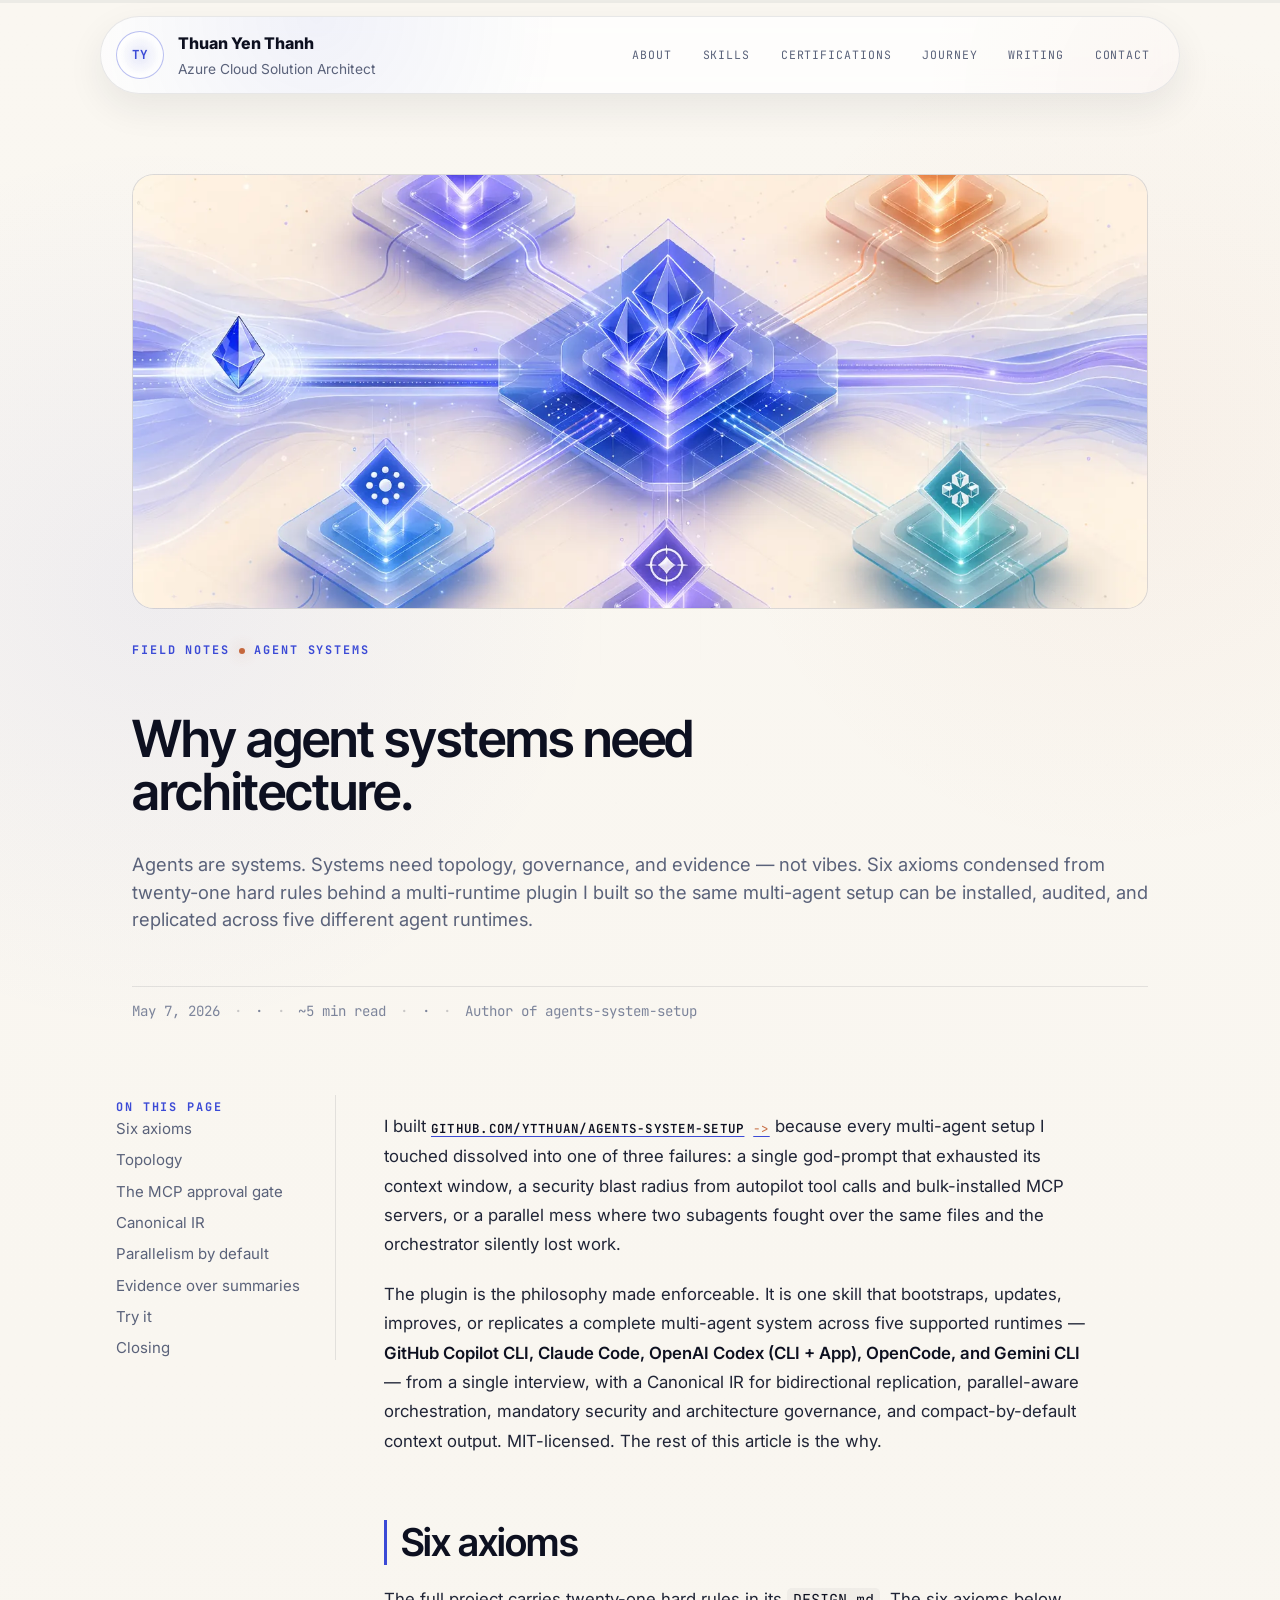
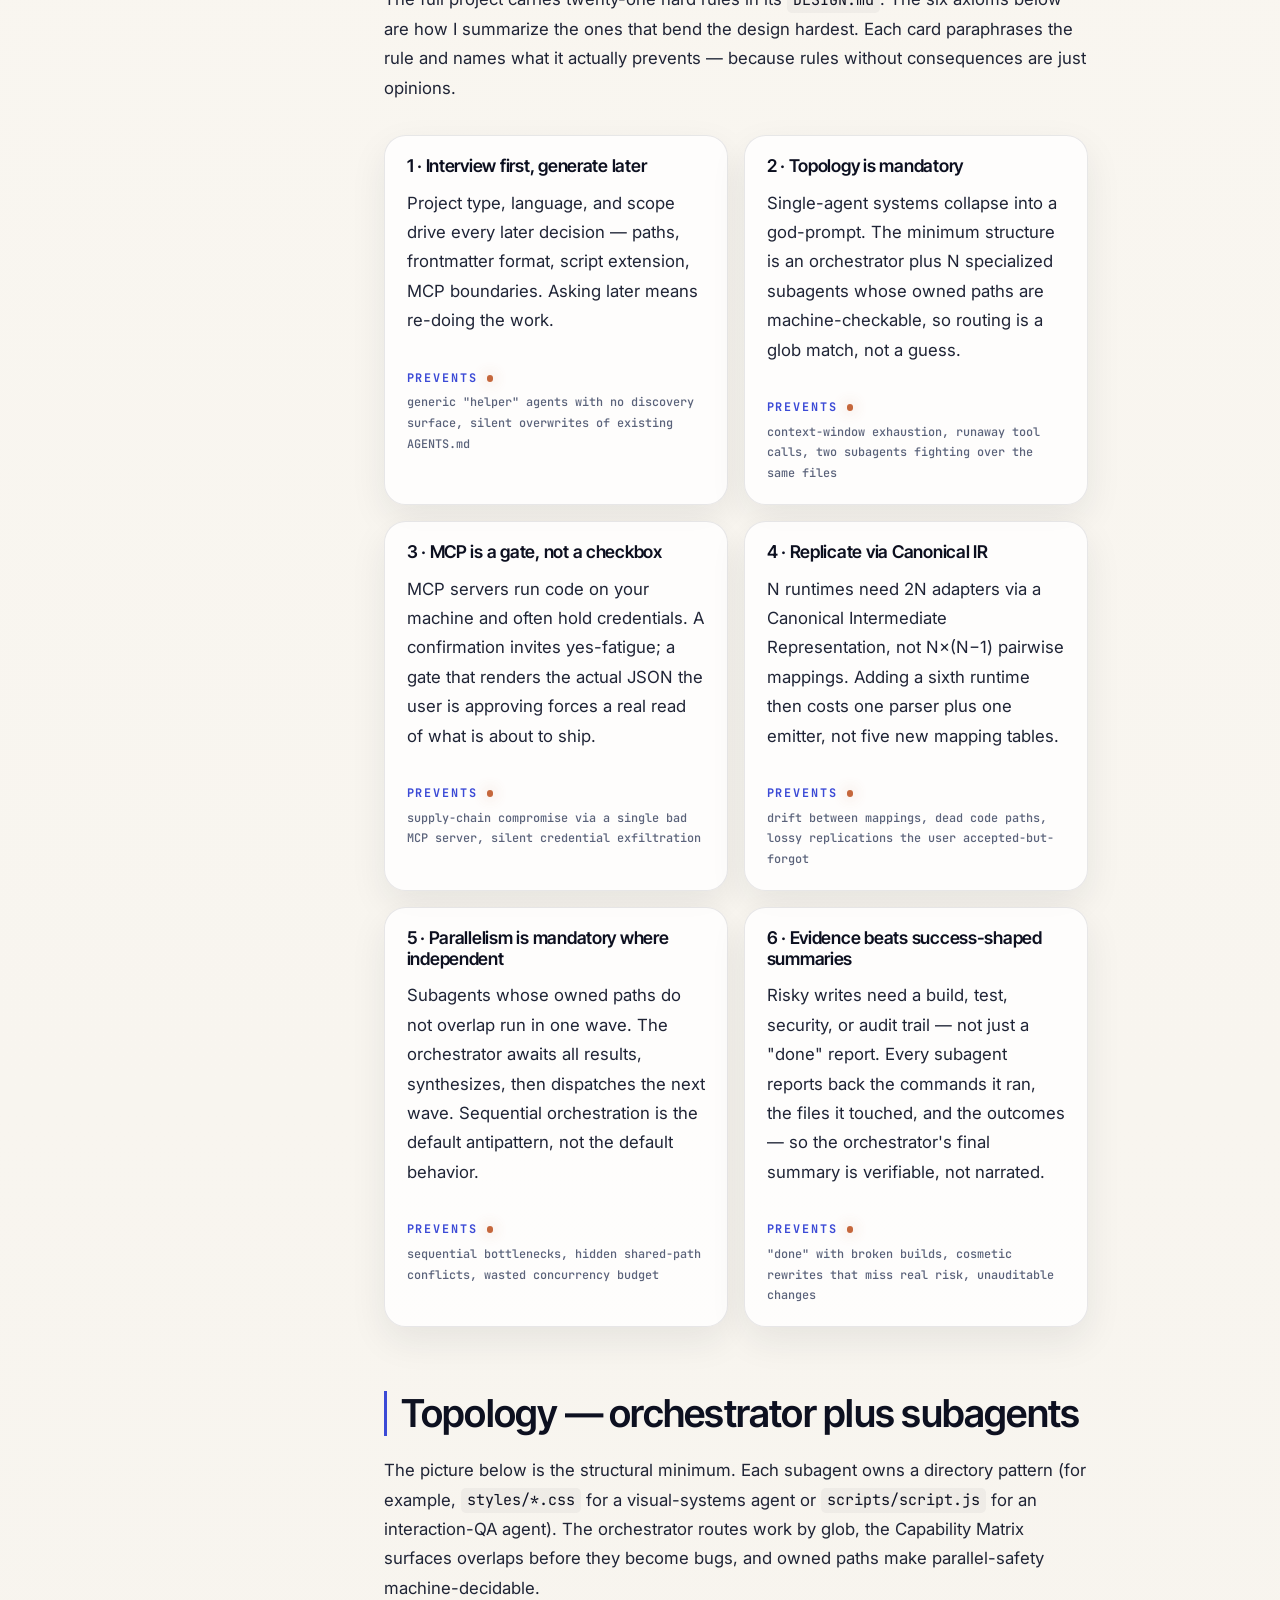
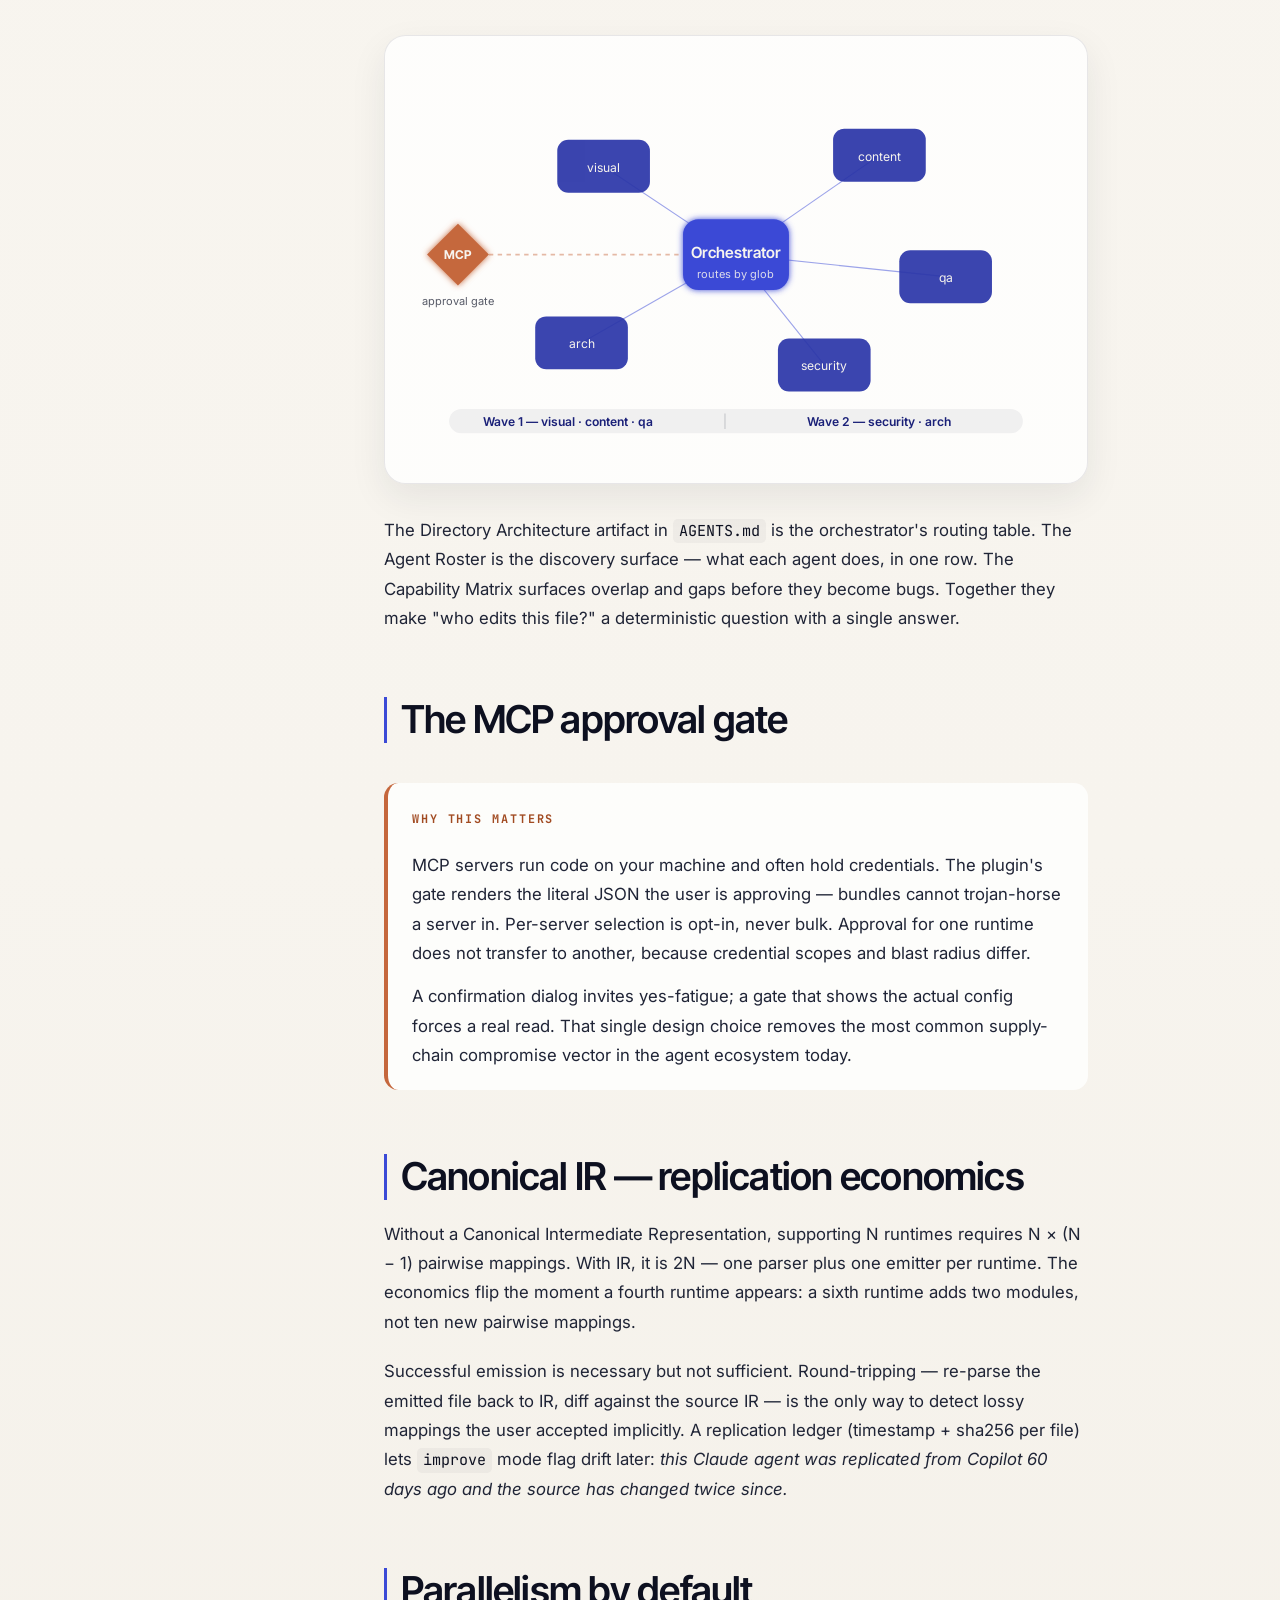
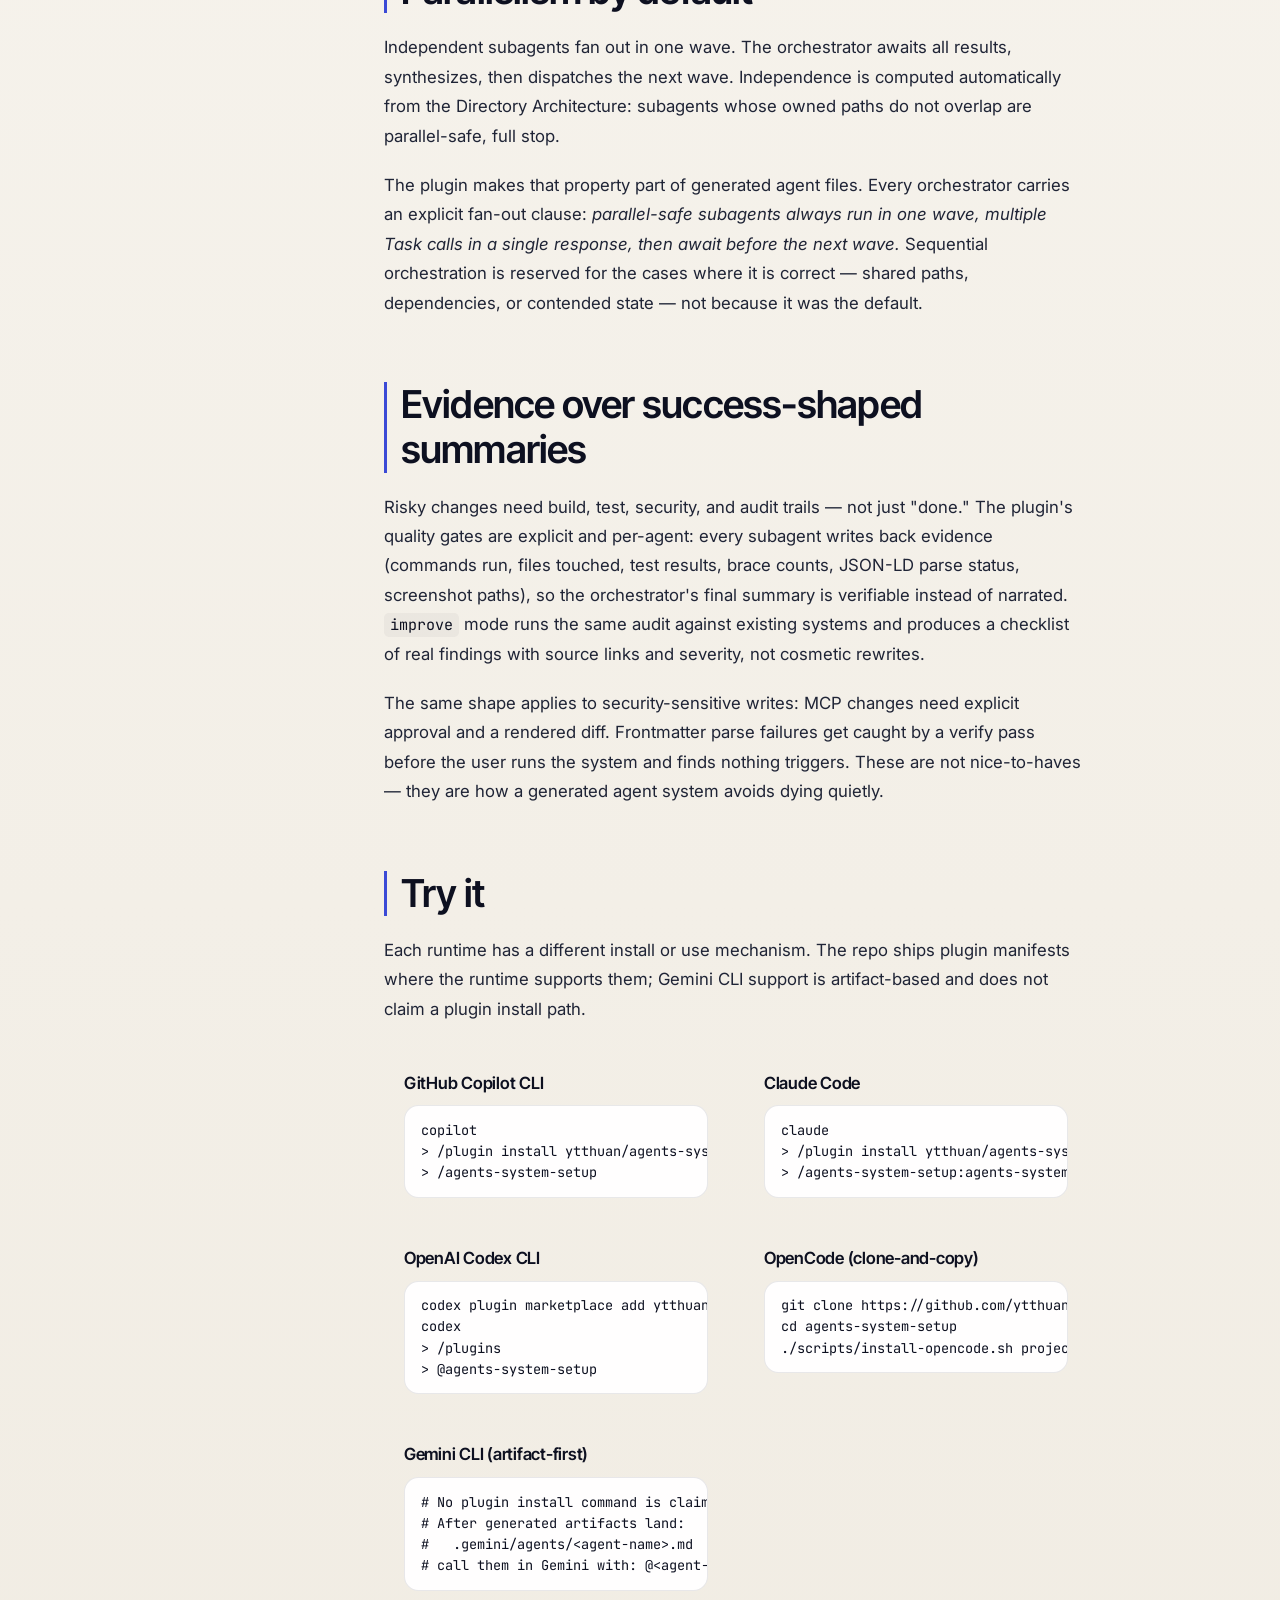
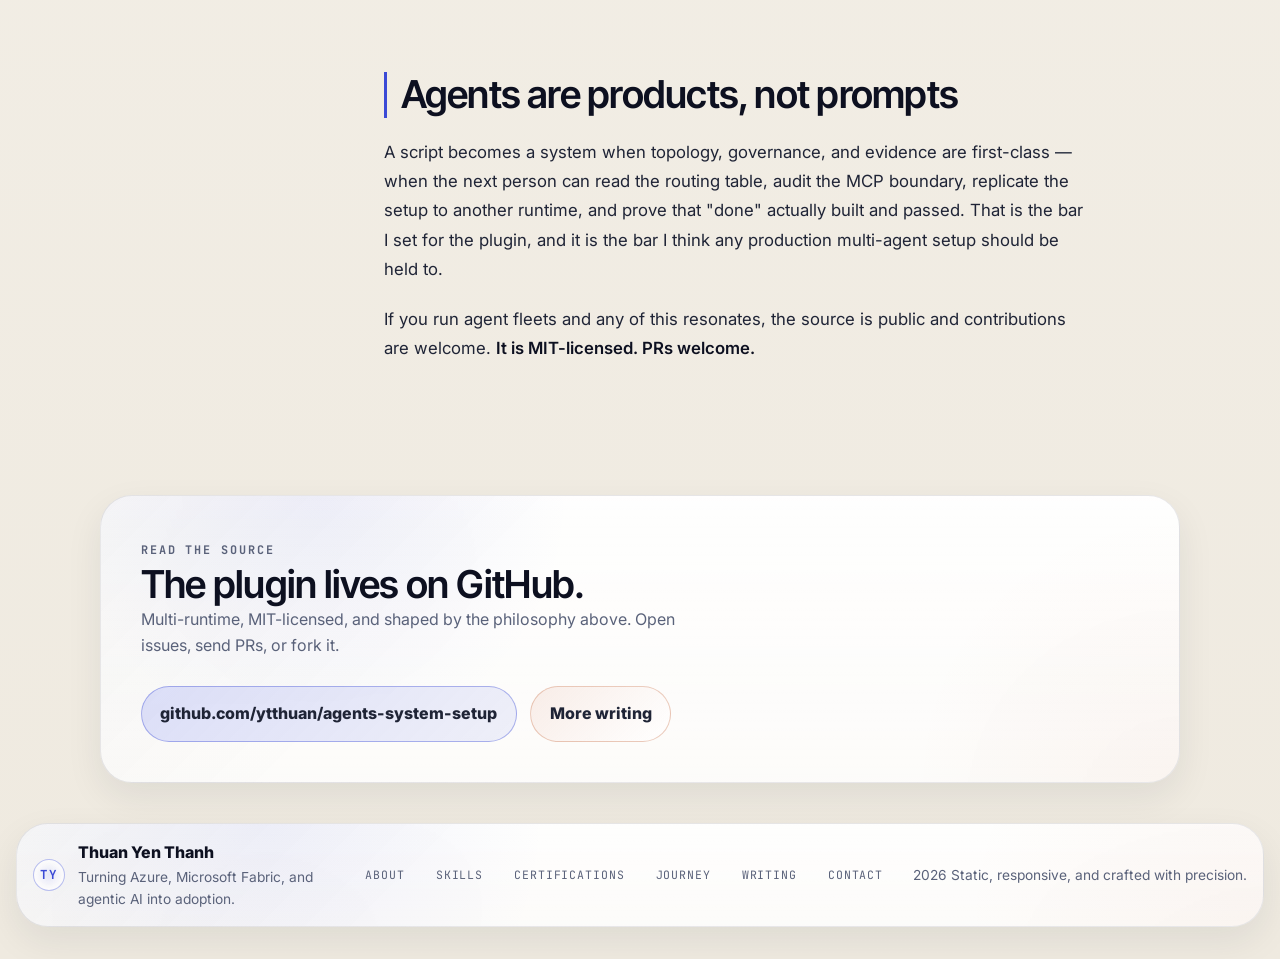
==== commit 3abd9af1: "Fix article TOC overlap and topbar overhang at desktop widths Bug: Article TOC rendered as a full-wi" ====
--- a/articles/agents-system-philosophy.html
+++ b/articles/agents-system-philosophy.html
@@ -99,19 +99,20 @@
             </p>
           </header>
 
-          <aside class="article-toc" aria-label="On this page">
-            <p class="eyebrow">On this page</p>
-            <ol>
-              <li><a href="#axioms">Six axioms</a></li>
-              <li><a href="#topology">Topology</a></li>
-              <li><a href="#mcp-gate">The MCP approval gate</a></li>
-              <li><a href="#canonical-ir">Canonical IR</a></li>
-              <li><a href="#parallelism">Parallelism by default</a></li>
-              <li><a href="#evidence">Evidence over summaries</a></li>
-              <li><a href="#try-it">Try it</a></li>
-              <li><a href="#closing">Closing</a></li>
-            </ol>
-          </aside>
+          <div class="article-body">
+            <aside class="article-toc" aria-label="On this page">
+              <p class="eyebrow">On this page</p>
+              <ol>
+                <li><a href="#axioms">Six axioms</a></li>
+                <li><a href="#topology">Topology</a></li>
+                <li><a href="#mcp-gate">The MCP approval gate</a></li>
+                <li><a href="#canonical-ir">Canonical IR</a></li>
+                <li><a href="#parallelism">Parallelism by default</a></li>
+                <li><a href="#evidence">Evidence over summaries</a></li>
+                <li><a href="#try-it">Try it</a></li>
+                <li><a href="#closing">Closing</a></li>
+              </ol>
+            </aside>
 
           <div class="article-prose" data-reveal>
             <p>
@@ -419,6 +420,7 @@
               public and contributions are welcome. <strong>It is MIT-licensed.
               PRs welcome.</strong>
             </p>
+          </div>
           </div>
 
           <footer class="article-cta glass-panel" data-reveal>
--- a/styles/articles.css
+++ b/styles/articles.css
@@ -115,7 +115,7 @@
 
 @media (min-width: 1024px) {
   .article-body {
-    width: min(1180px, calc(100vw - 2rem));
+    width: min(1080px, calc(100vw - 2rem));
     display: grid;
     grid-template-columns: 220px minmax(0, 1fr);
     gap: 3rem;
@@ -199,6 +199,7 @@
   letter-spacing: var(--ls-tight);
   color: var(--text-strong);
   border-left: 3px solid var(--cyan);
+  scroll-margin-top: 6rem;
 }
 
 .article-prose h3 {
@@ -208,6 +209,7 @@
   line-height: var(--lh-snug);
   letter-spacing: var(--ls-snug);
   color: var(--text-strong);
+  scroll-margin-top: 6rem;
 }
 
 .article-prose ul,
@@ -590,6 +592,27 @@
   font-weight: 500;
 }
 
+/* ---------- Article topbar overrides ---------- */
+/* The global topbar (styles.css) stacks brandmark above nav at <=1180px and  */
+/* expands to var(--container) (~1480px), which on article pages causes two   */
+/* visible issues:                                                            */
+/*  1. The topbar pill overhangs the 1080px article column on wide viewports. */
+/*  2. At 1024-1180px the stacked topbar (~138px tall) covers the sticky TOC  */
+/*     (top: 6rem = 96px) when the user scrolls.                              */
+/* Both are scoped to article pages here.                                     */
+
+body.is-article .article-topbar {
+  max-width: min(1080px, calc(100vw - 2rem));
+  margin-inline: auto;
+}
+
+@media (min-width: 1024px) and (max-width: 1180px) {
+  body.is-article .article-topbar {
+    grid-template-columns: minmax(14rem, 1fr) auto;
+    border-radius: 999px;
+  }
+}
+
 /* ---------- Article hero/page width constraints ---------- */
 /* Keep article content centered and reasonably bounded; the hero illustration */
 /* should not eat the entire fold on desktop.                                  */
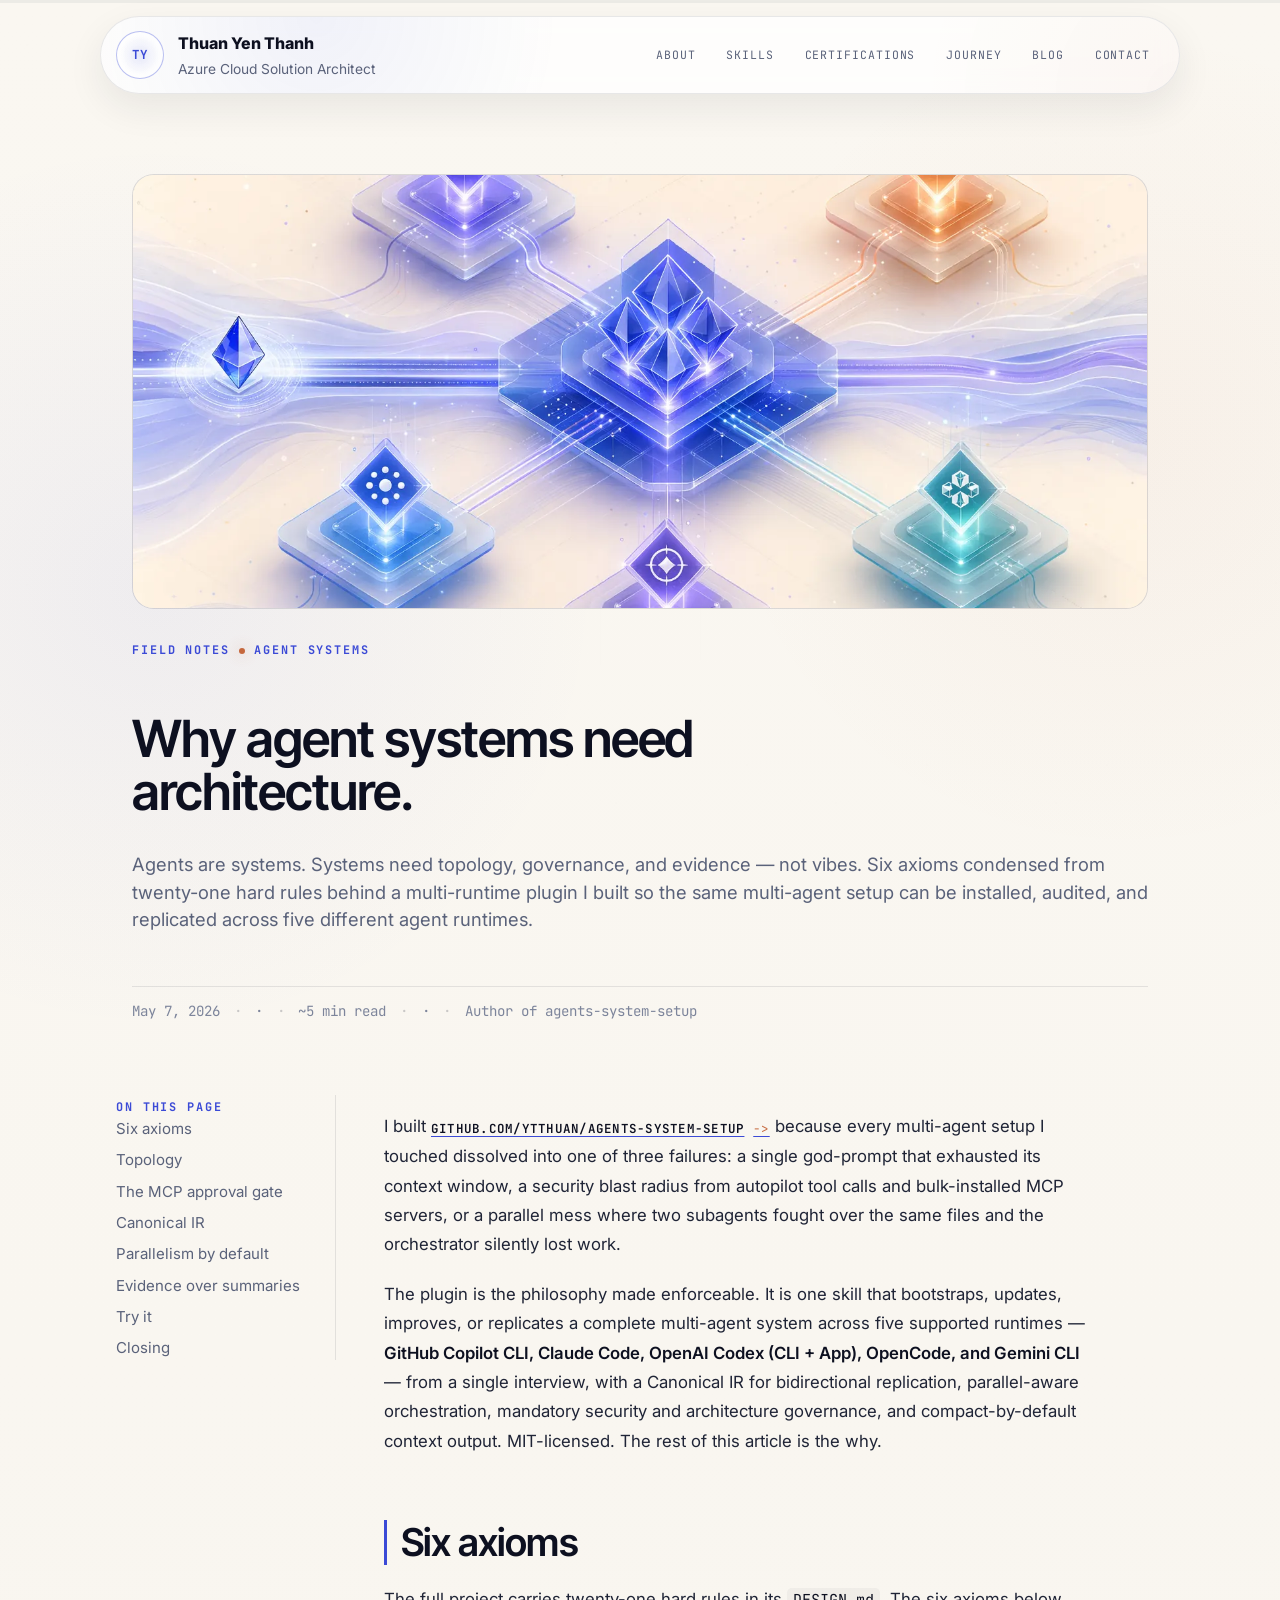
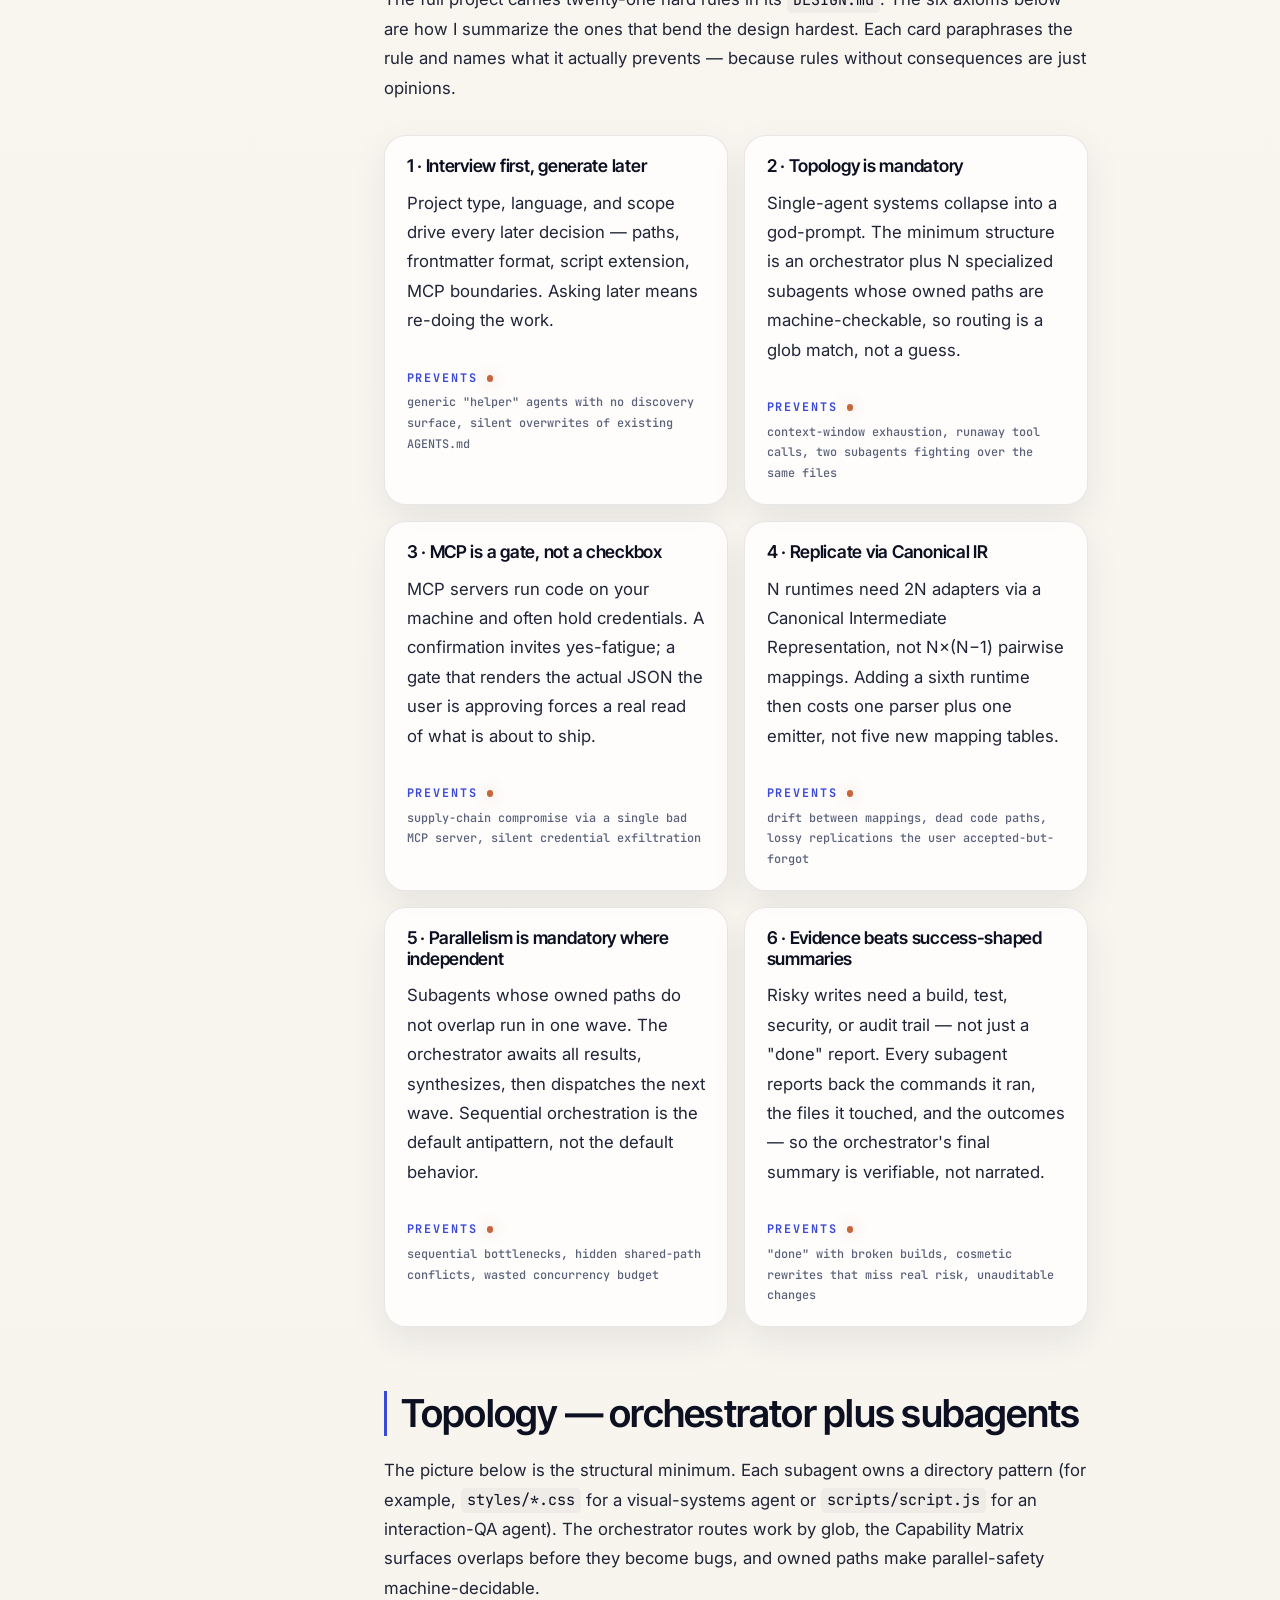
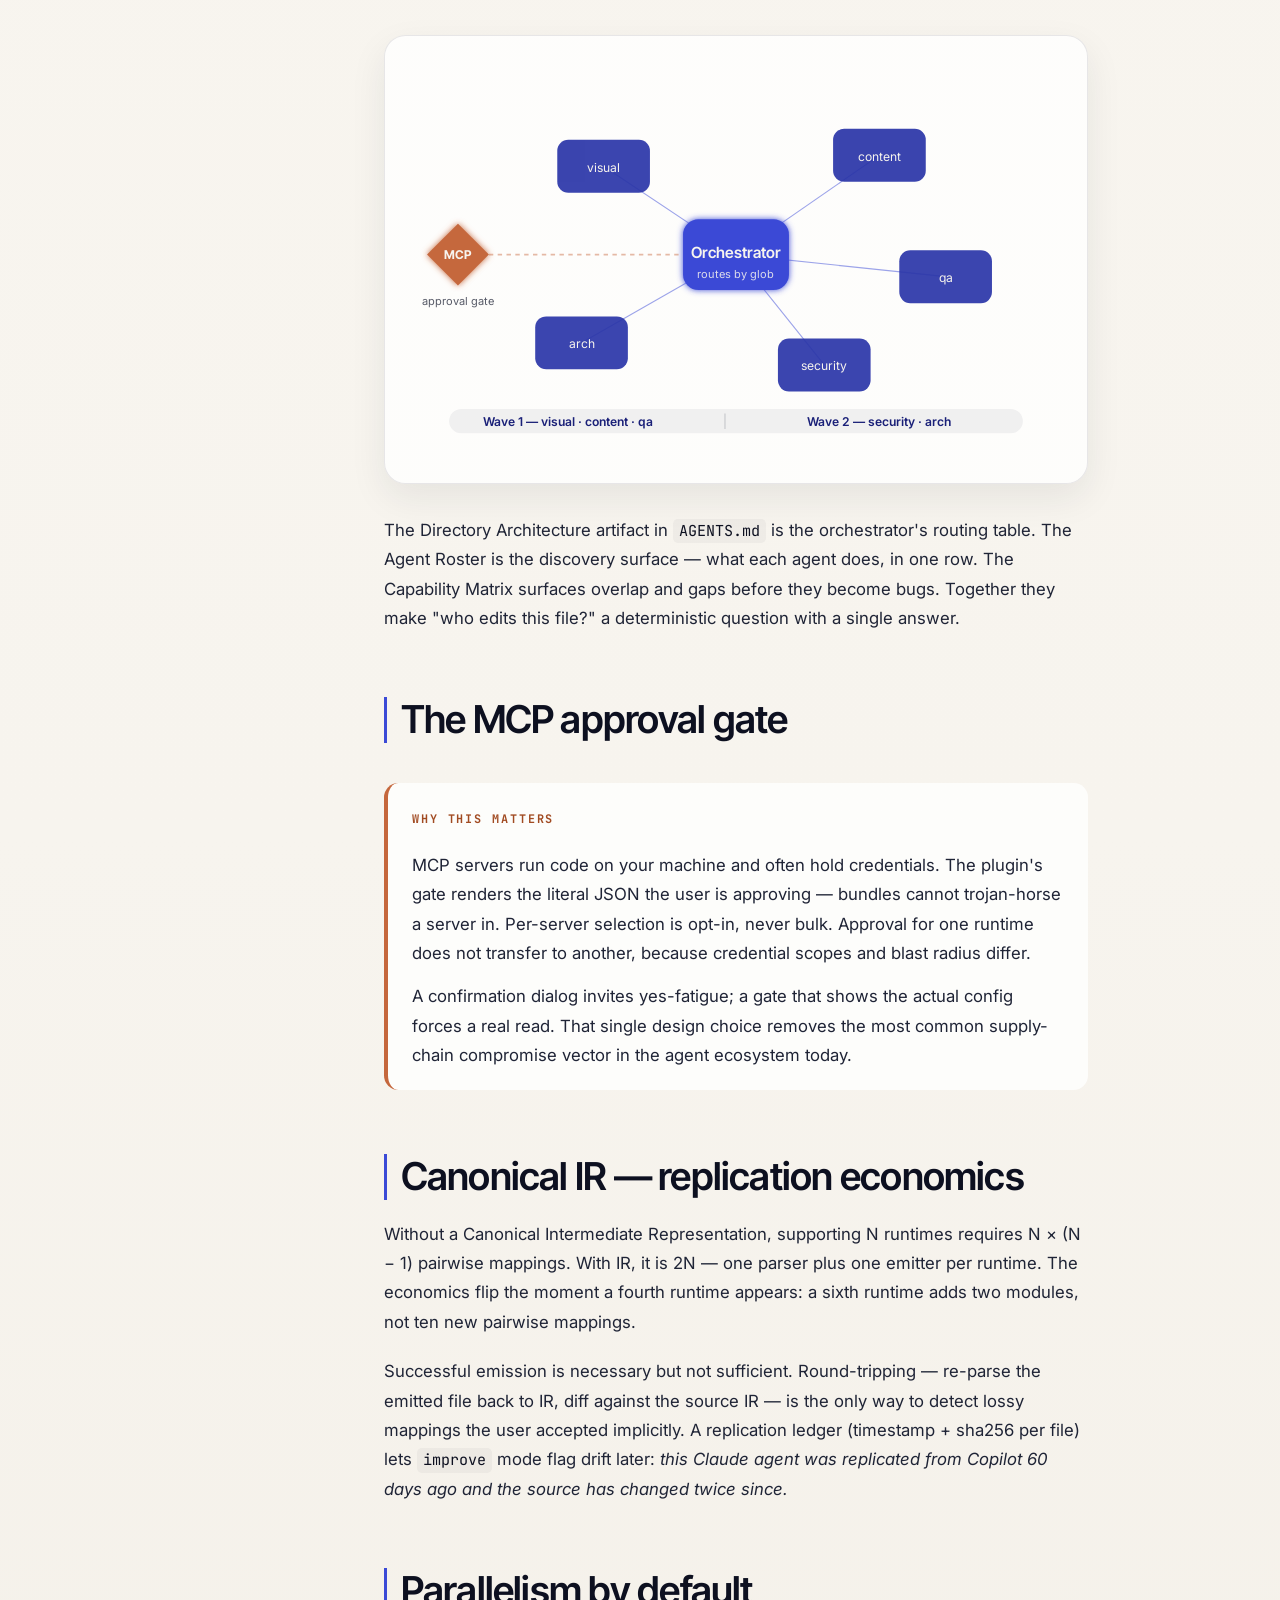
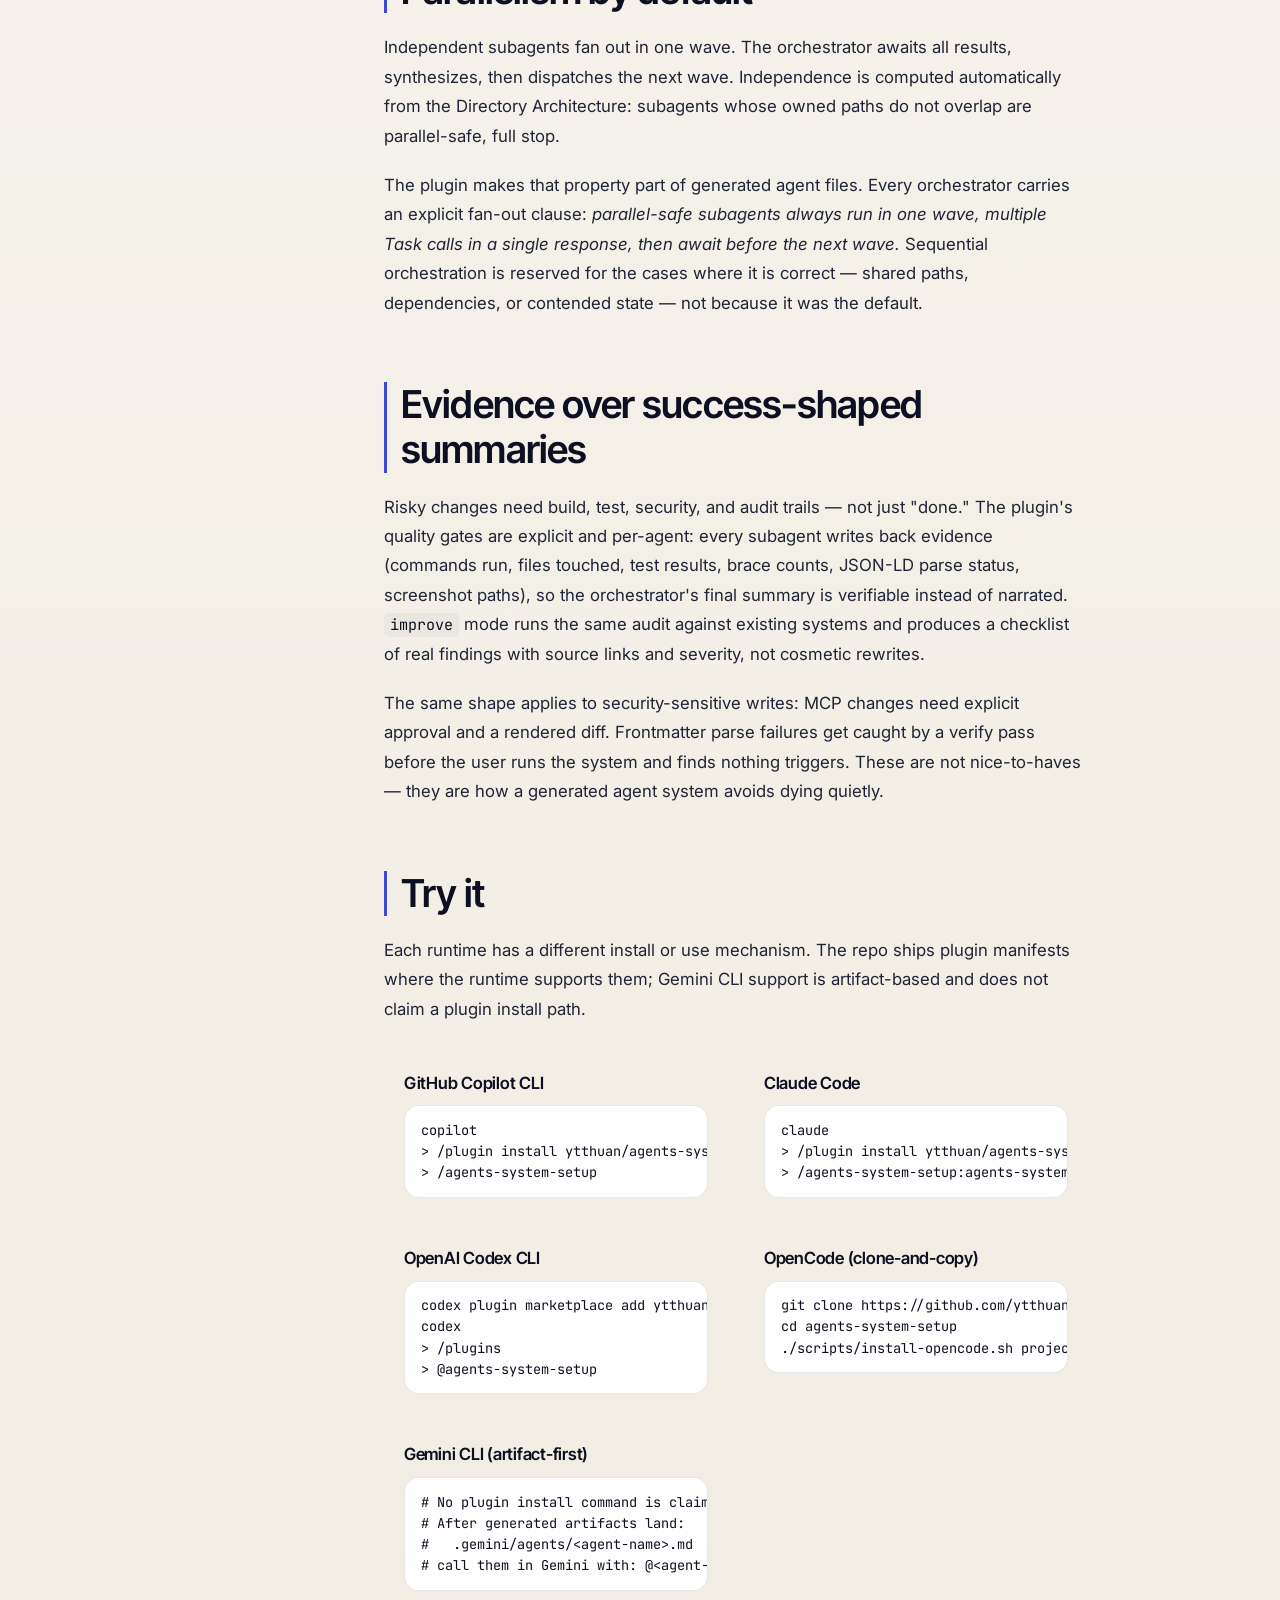
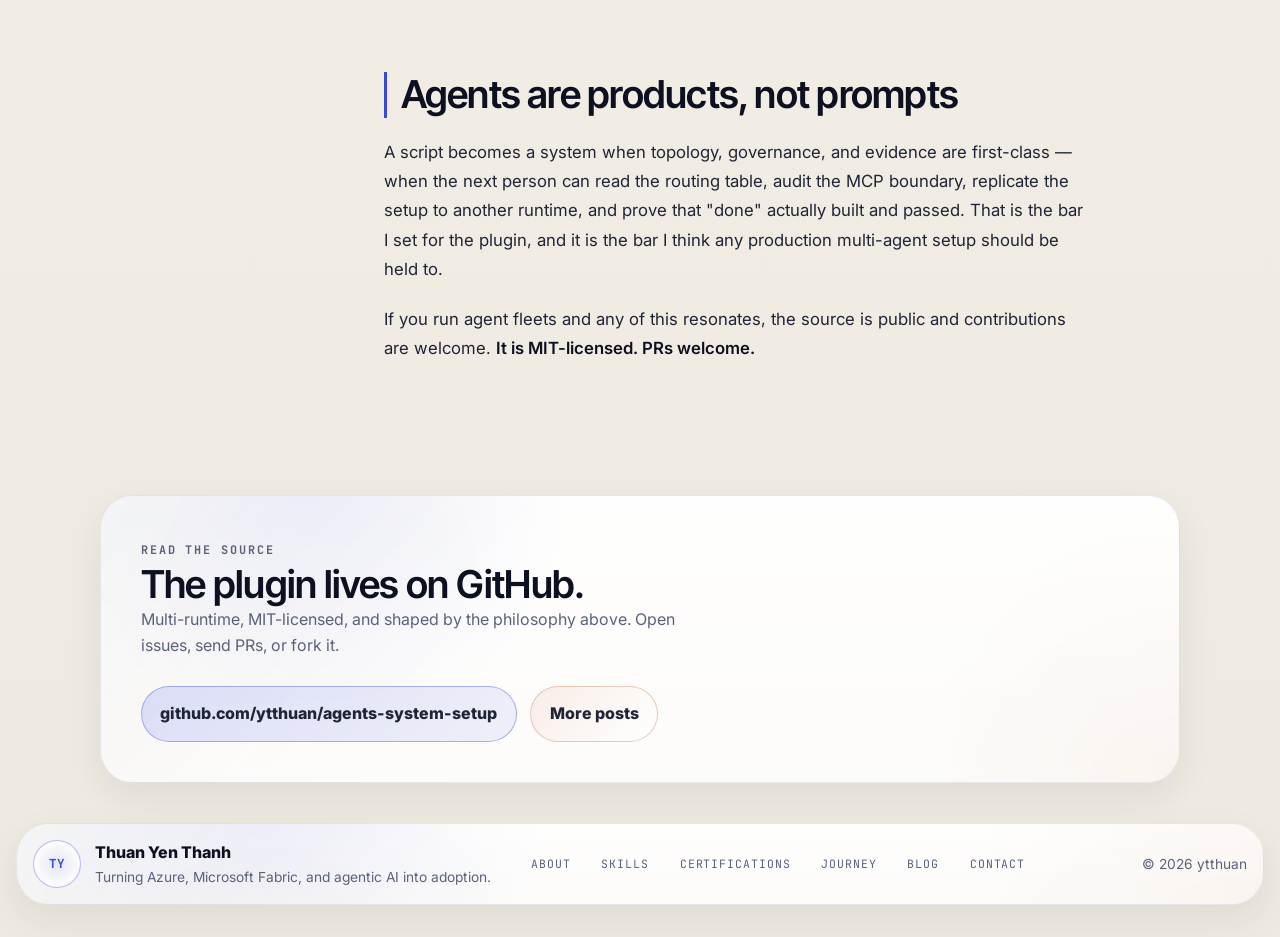
==== commit ed4dbf09: "Brand polish: footer copyright + rename Writing to Blog Two small visible-copy changes plus a sectio" ====
--- a/articles/agents-system-philosophy.html
+++ b/articles/agents-system-philosophy.html
@@ -66,7 +66,7 @@
           <a class="nav-link" href="../index.html#skills">Skills</a>
           <a class="nav-link" href="../index.html#certifications">Certifications</a>
           <a class="nav-link" href="../index.html#journey">Journey</a>
-          <a class="nav-link" href="../index.html#writing" aria-current="page">Writing</a>
+          <a class="nav-link" href="../index.html#blog" aria-current="page">Blog</a>
           <a class="nav-link" href="../index.html#contact">Contact</a>
         </nav>
       </header>
@@ -433,8 +433,8 @@
               <a class="button button-primary" href="https://github.com/ytthuan/agents-system-setup" target="_blank" rel="noreferrer">
                 <span>github.com/ytthuan/agents-system-setup</span>
               </a>
-              <a class="button button-secondary" href="../index.html#writing">
-                <span>More writing</span>
+              <a class="button button-secondary" href="../index.html#blog">
+                <span>More posts</span>
               </a>
             </div>
           </footer>
@@ -454,11 +454,11 @@
           <a href="../index.html#skills">Skills</a>
           <a href="../index.html#certifications">Certifications</a>
           <a href="../index.html#journey">Journey</a>
-          <a href="../index.html#writing">Writing</a>
+          <a href="../index.html#blog">Blog</a>
           <a href="../index.html#contact">Contact</a>
         </nav>
         <p class="footer-note">
-          <span id="current-year"></span> Static, responsive, and crafted with precision.
+          &copy; <span id="current-year"></span> ytthuan
         </p>
       </footer>
     </div>
--- a/styles/styles.css
+++ b/styles/styles.css
@@ -1530,21 +1530,21 @@
     font-size: var(--fs-h3-md);
   }
 }
-/* ============================== Writing teaser ============================== */
-/* Home-page Writing section: cards link out to long-form articles.            */
-
-.writing {
+/* ============================== Blog teaser ============================== */
+/* Home-page Blog section: cards link out to long-form articles.              */
+
+.blog {
   padding: clamp(2rem, 4vw, 3.5rem);
 }
 
-.writing-grid {
+.blog-grid {
   display: grid;
   grid-template-columns: repeat(auto-fit, minmax(320px, 1fr));
   gap: 1.5rem;
   margin-top: clamp(1.5rem, 3vw, 2.5rem);
 }
 
-.writing-card {
+.blog-card {
   position: relative;
   display: flex;
   flex-direction: column;
@@ -1561,28 +1561,28 @@
     box-shadow var(--transition);
 }
 
-.writing-card-media {
+.blog-card-media {
   display: block;
   aspect-ratio: 16 / 9;
   overflow: hidden;
   background: var(--glass);
 }
 
-.writing-card-media img {
+.blog-card-media img {
   width: 100%;
   height: 100%;
   object-fit: cover;
   transition: transform 600ms var(--ease);
 }
 
-.writing-card-body {
+.blog-card-body {
   display: flex;
   flex-direction: column;
   gap: 0.75rem;
   padding: 1.5rem 1.5rem 1.65rem;
 }
 
-.writing-card-eyebrow {
+.blog-card-eyebrow {
   margin: 0;
   color: var(--cyan);
   font-family: var(--mono);
@@ -1592,7 +1592,7 @@
   text-transform: uppercase;
 }
 
-.writing-card h3 {
+.blog-card h3 {
   margin: 0;
   font-family: var(--display);
   font-size: var(--fs-h3);
@@ -1601,14 +1601,14 @@
   color: var(--text-strong);
 }
 
-.writing-card-dek {
+.blog-card-dek {
   margin: 0;
   color: var(--muted);
   font-size: var(--fs-body);
   line-height: var(--lh-normal);
 }
 
-.writing-card-meta {
+.blog-card-meta {
   display: flex;
   flex-wrap: wrap;
   align-items: center;
@@ -1621,7 +1621,7 @@
   border-top: 1px solid var(--line);
 }
 
-.writing-card-link {
+.blog-card-link {
   display: inline-flex;
   align-items: center;
   gap: 0.35rem;
@@ -1636,7 +1636,7 @@
 /* Stretched-link technique: the visible "Read article →" anchor gets a    */
 /* pseudo-element overlay so the entire card is clickable. Hover/focus     */
 /* still surface from the real anchor for accessibility & screen readers.  */
-.writing-card-link::after {
+.blog-card-link::after {
   content: "";
   position: absolute;
   inset: 0;
@@ -1644,47 +1644,47 @@
   z-index: 1;
 }
 
-.writing-card-link > * {
+.blog-card-link > * {
   position: relative;
   z-index: 2;
 }
 
 @media (hover: hover) and (pointer: fine) {
-  .writing-card:hover {
+  .blog-card:hover {
     transform: translateY(-3px);
     border-color: var(--line-strong);
     box-shadow: var(--shadow);
   }
 
-  .writing-card:hover .writing-card-media img {
+  .blog-card:hover .blog-card-media img {
     transform: scale(1.03);
   }
 
-  .writing-card:hover .writing-card-link {
+  .blog-card:hover .blog-card-link {
     color: var(--teal);
     transform: translateX(2px);
   }
 }
 
-.writing-card:focus-within {
+.blog-card:focus-within {
   border-color: var(--line-strong);
   box-shadow: var(--shadow);
 }
 
 @media (max-width: 720px) {
-  .writing-grid {
+  .blog-grid {
     grid-template-columns: 1fr;
   }
 
-  .writing-card-body {
+  .blog-card-body {
     padding: 1.25rem 1.25rem 1.4rem;
   }
 }
 
 @media (prefers-reduced-motion: reduce) {
-  .writing-card,
-  .writing-card-media img,
-  .writing-card-link {
+  .blog-card,
+  .blog-card-media img,
+  .blog-card-link {
     transition: none;
     transform: none;
   }
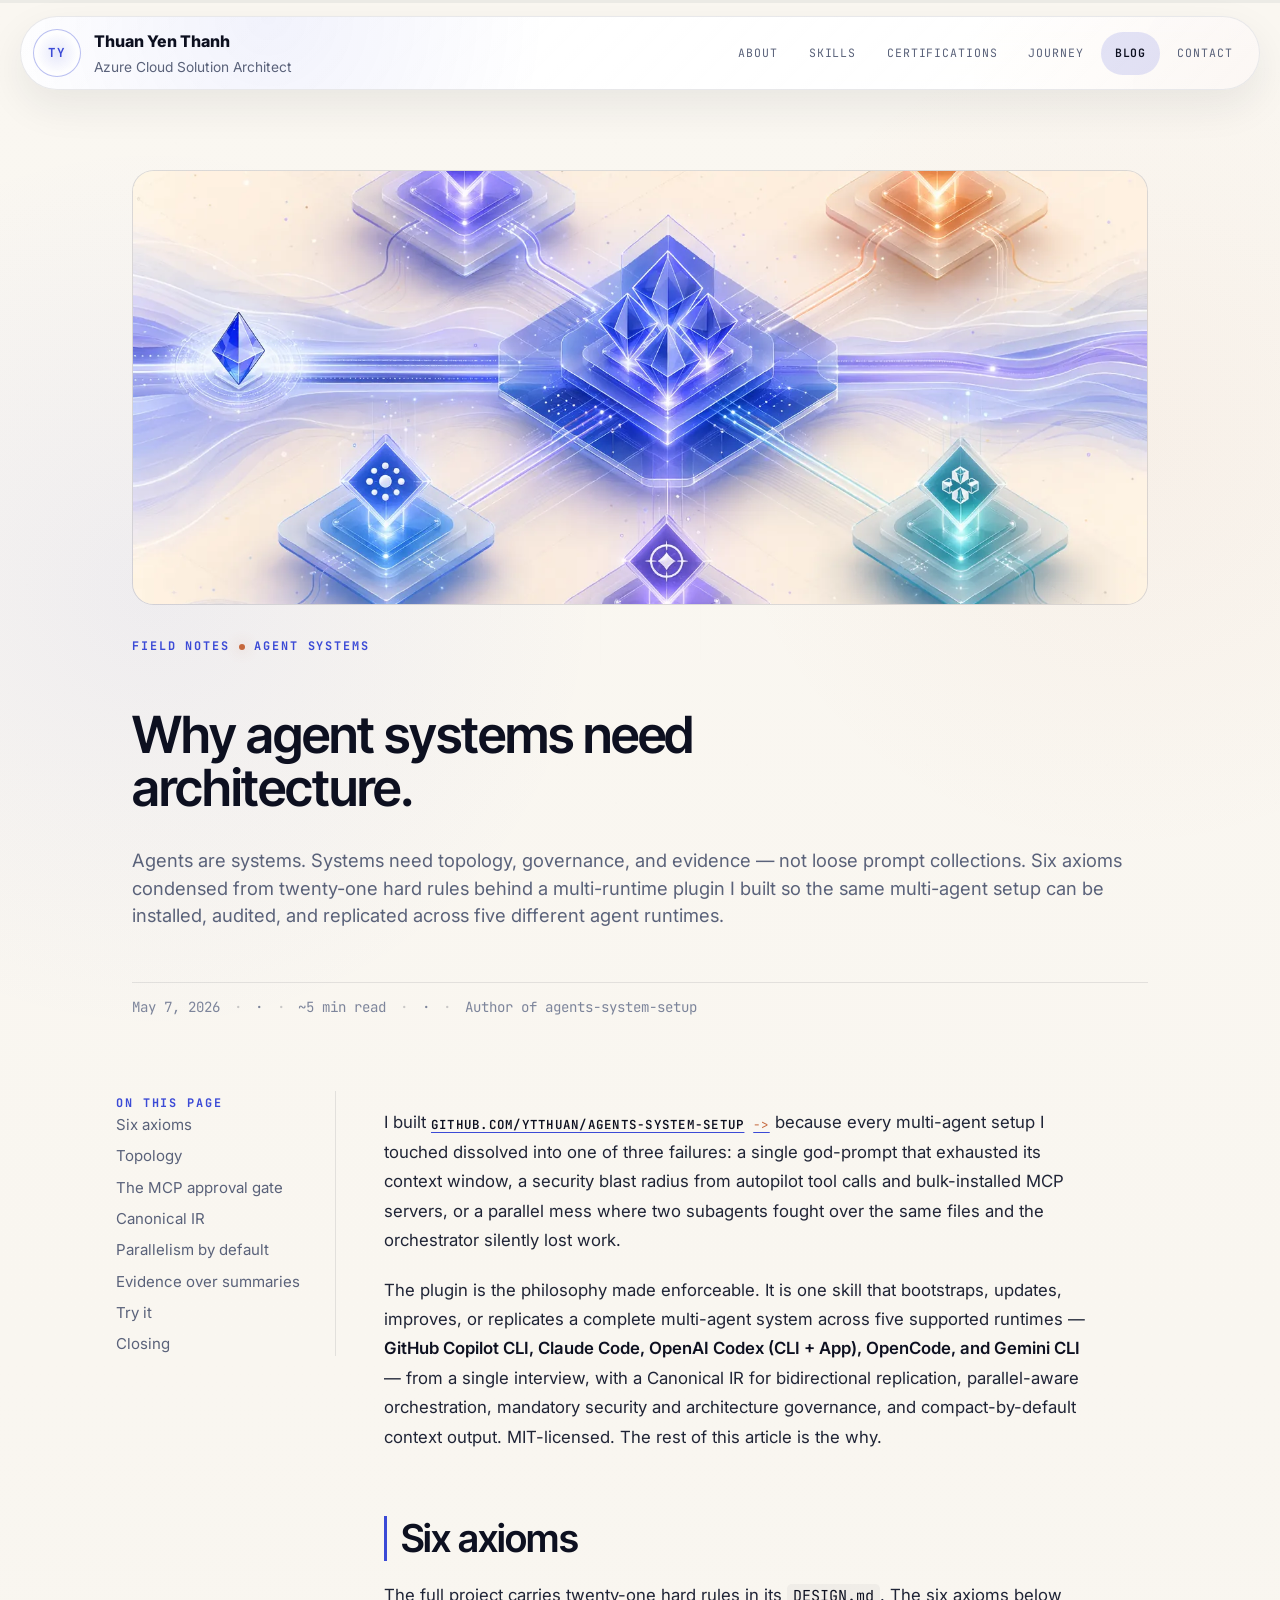
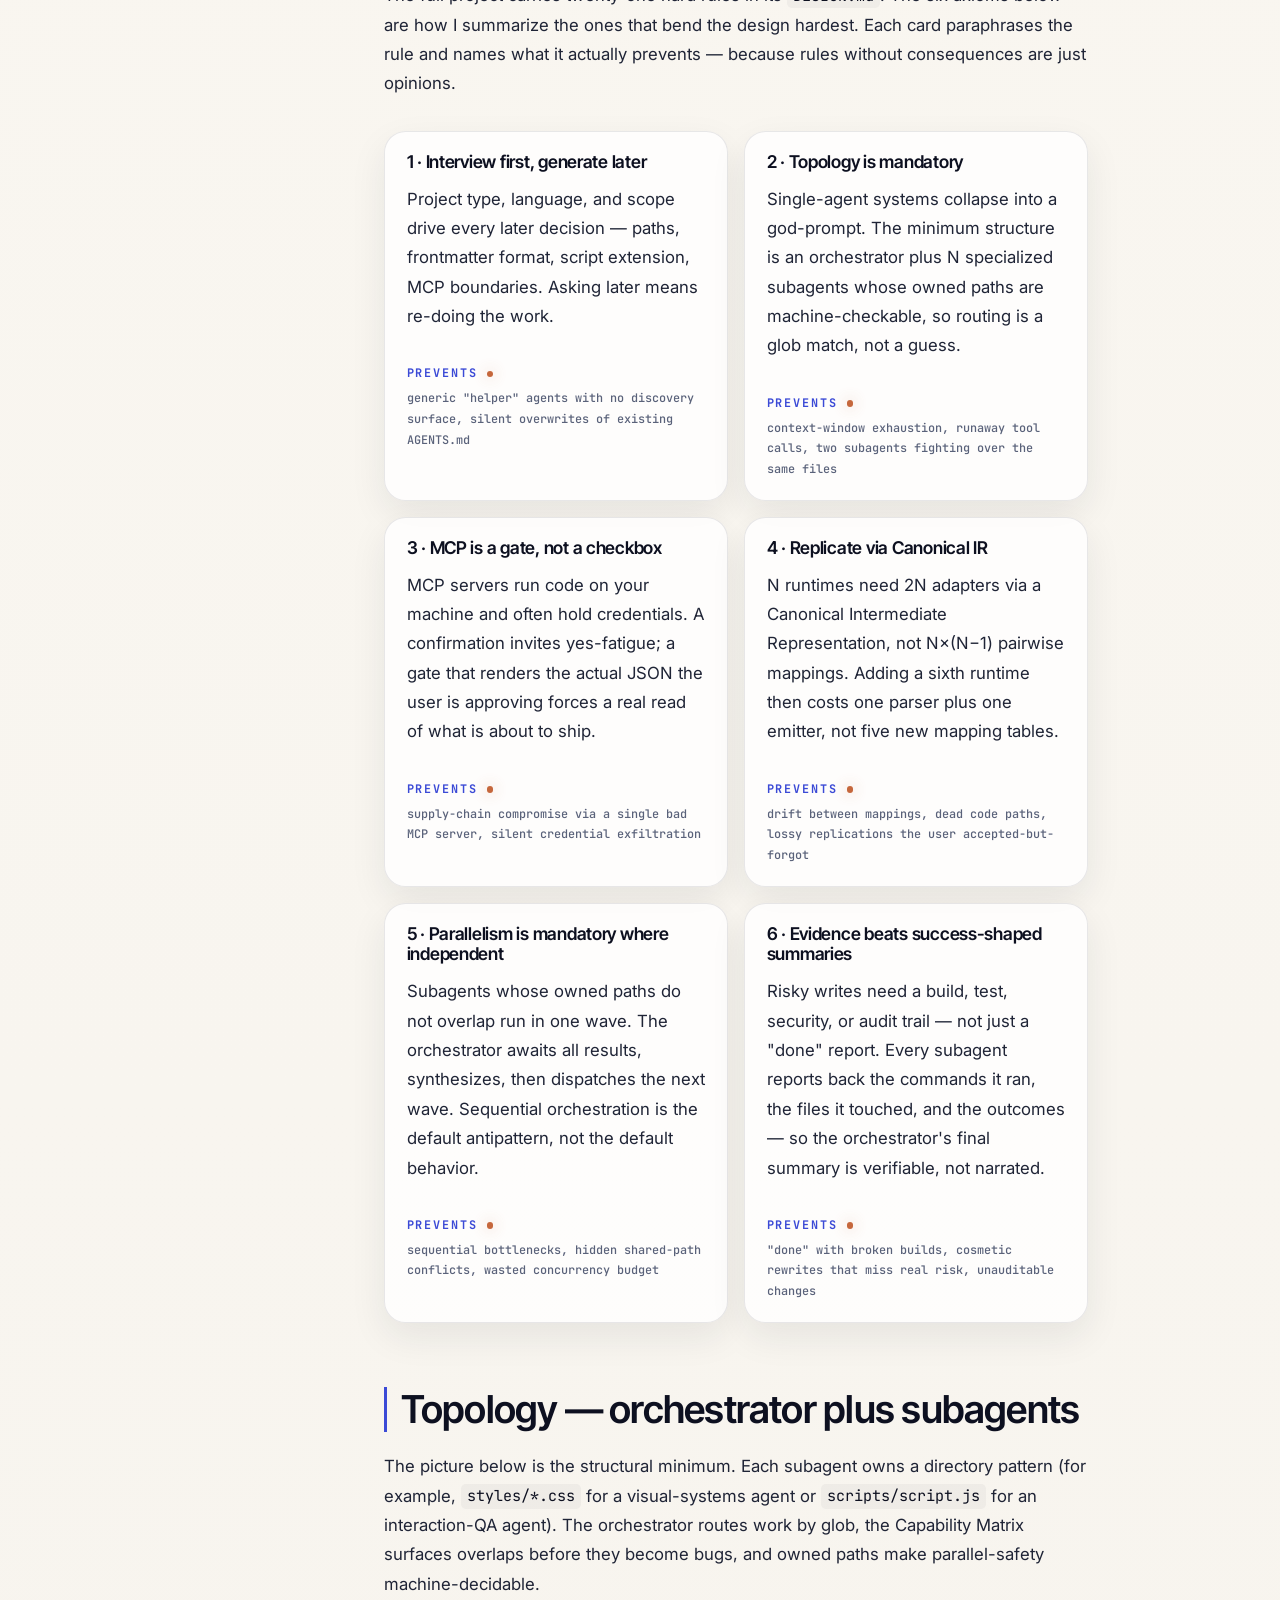
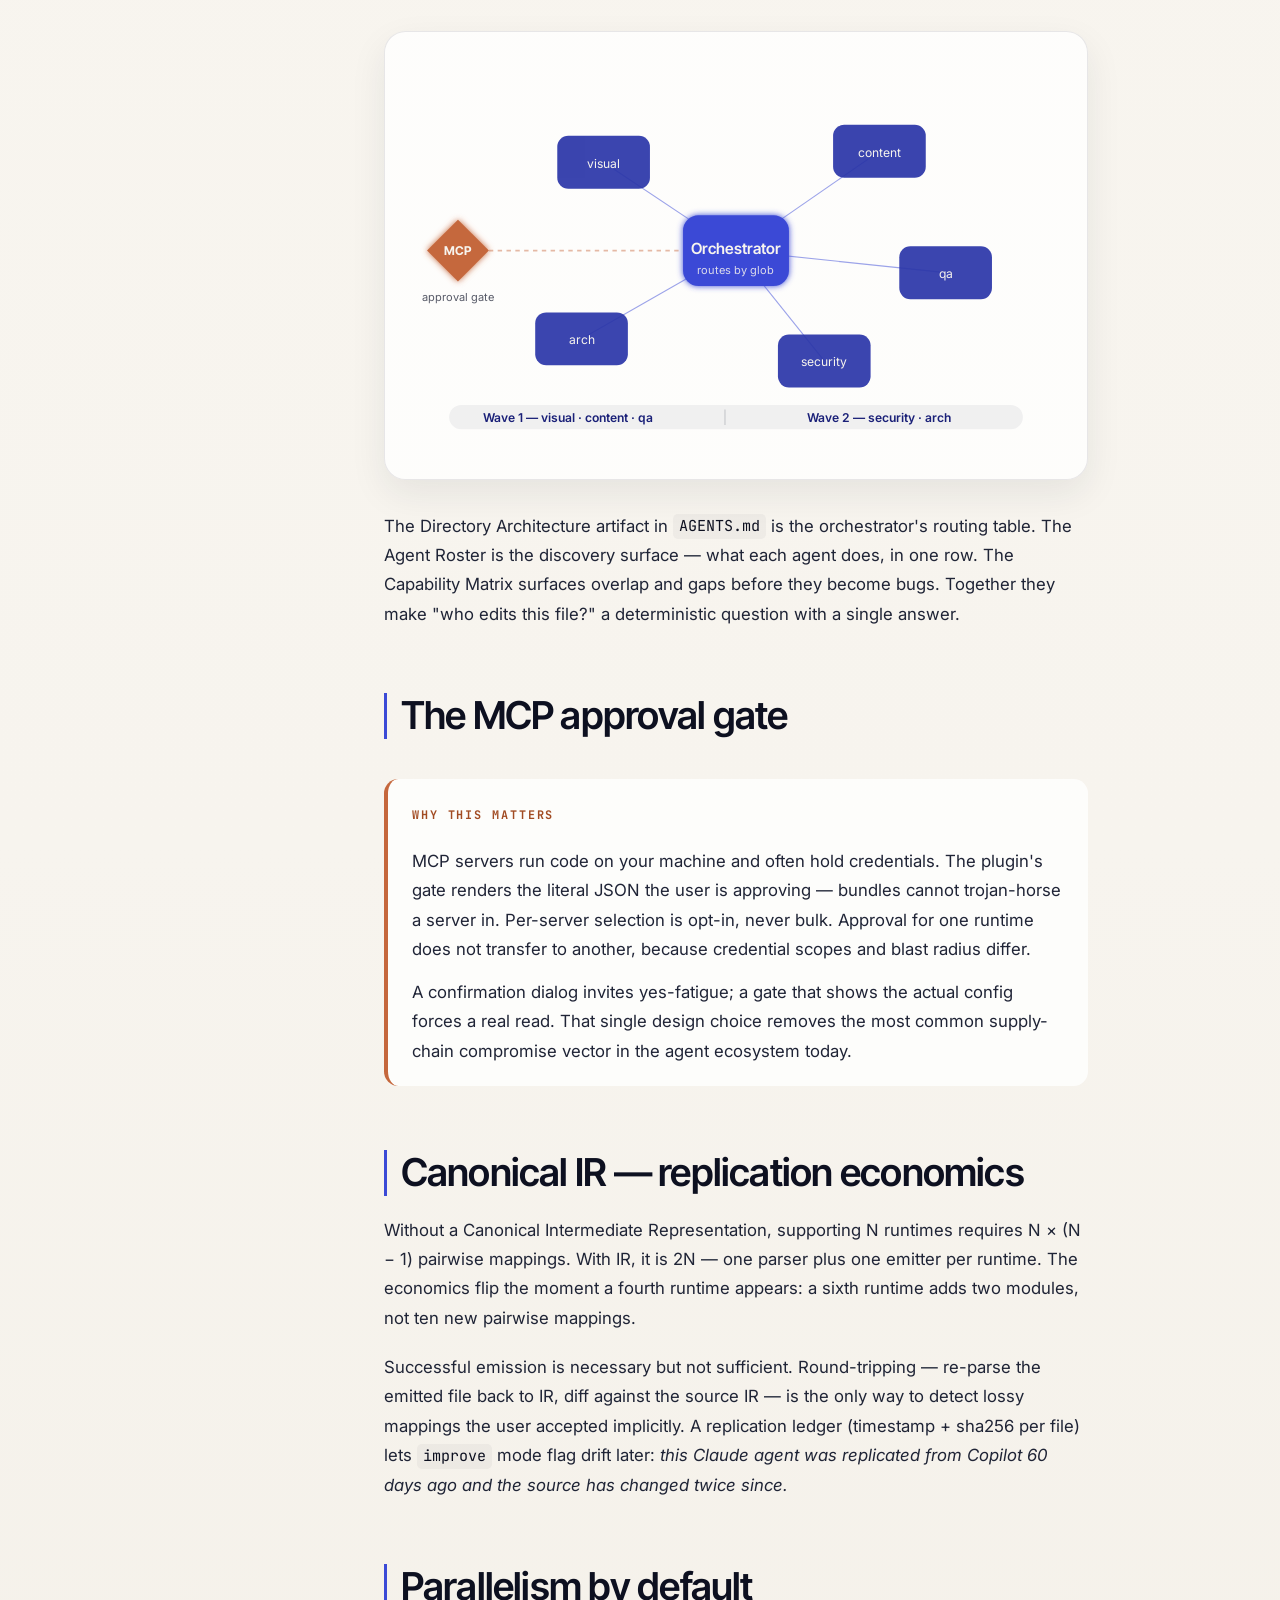
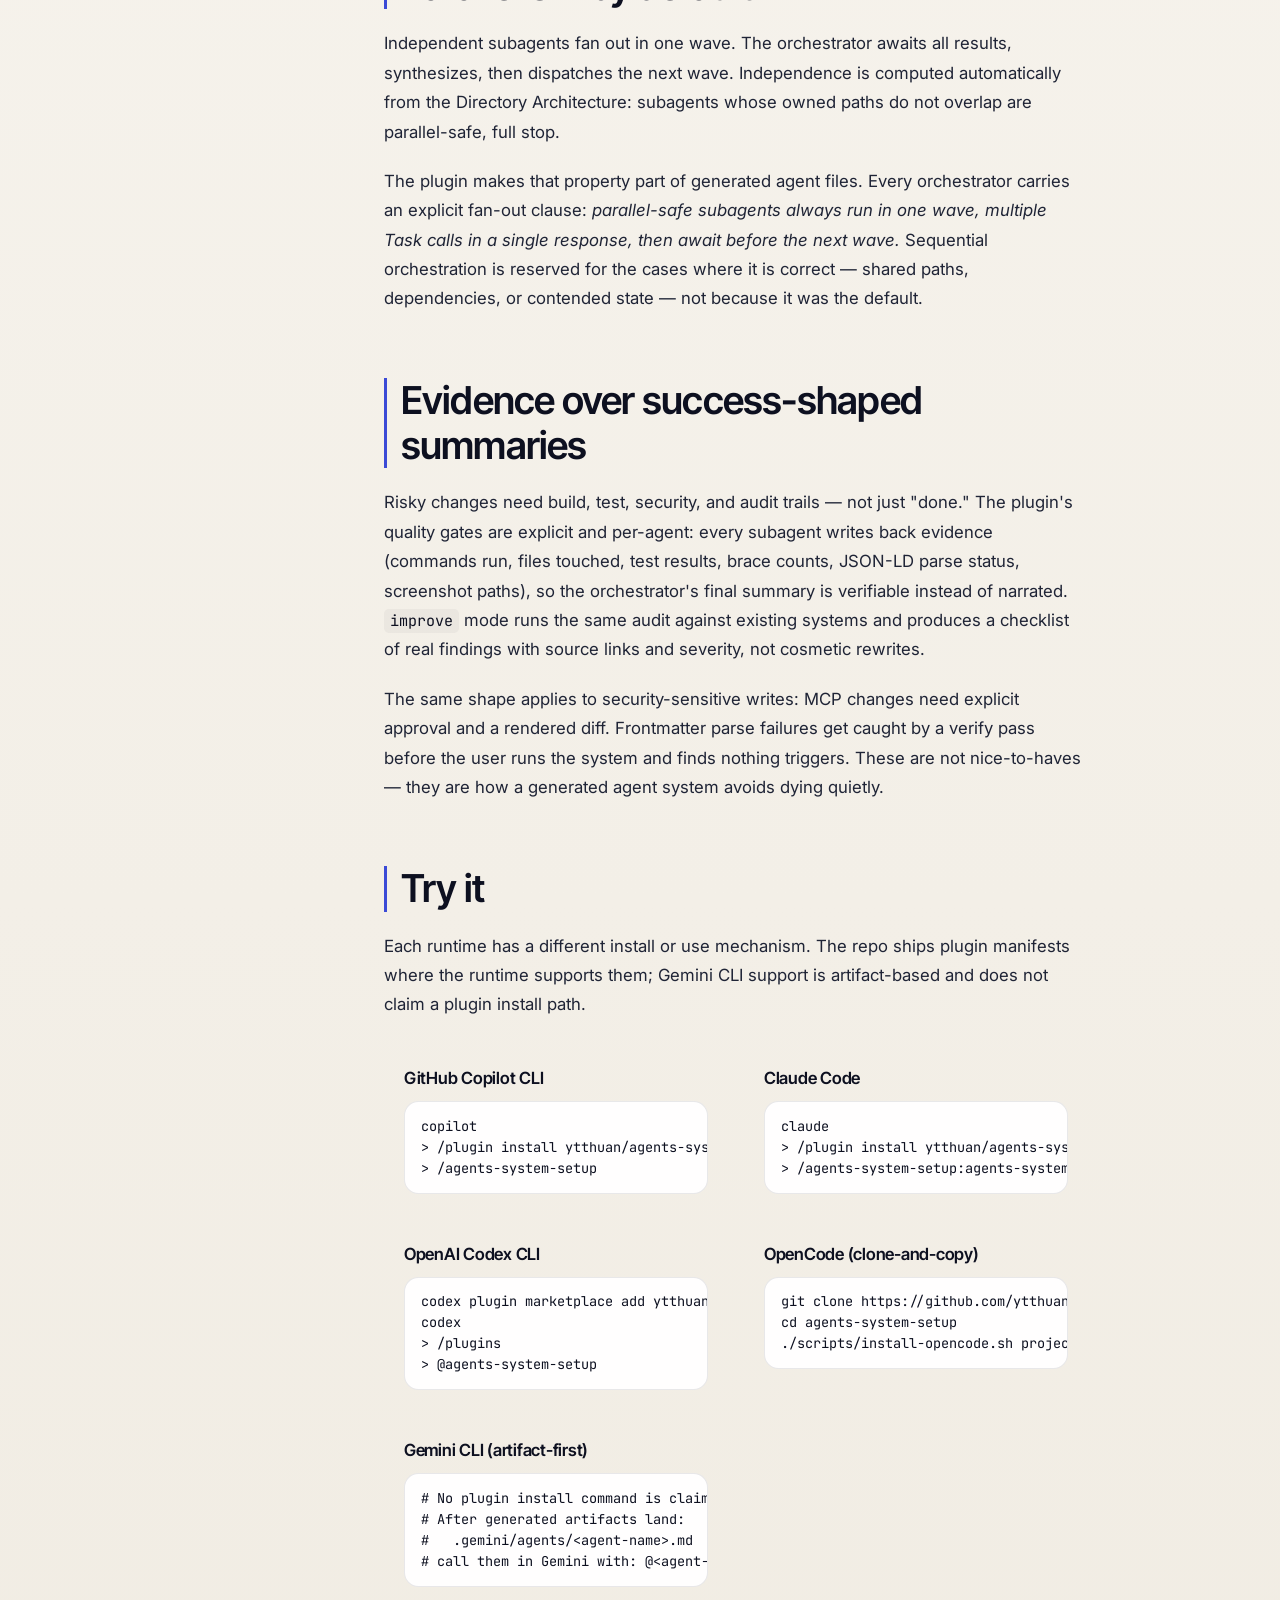
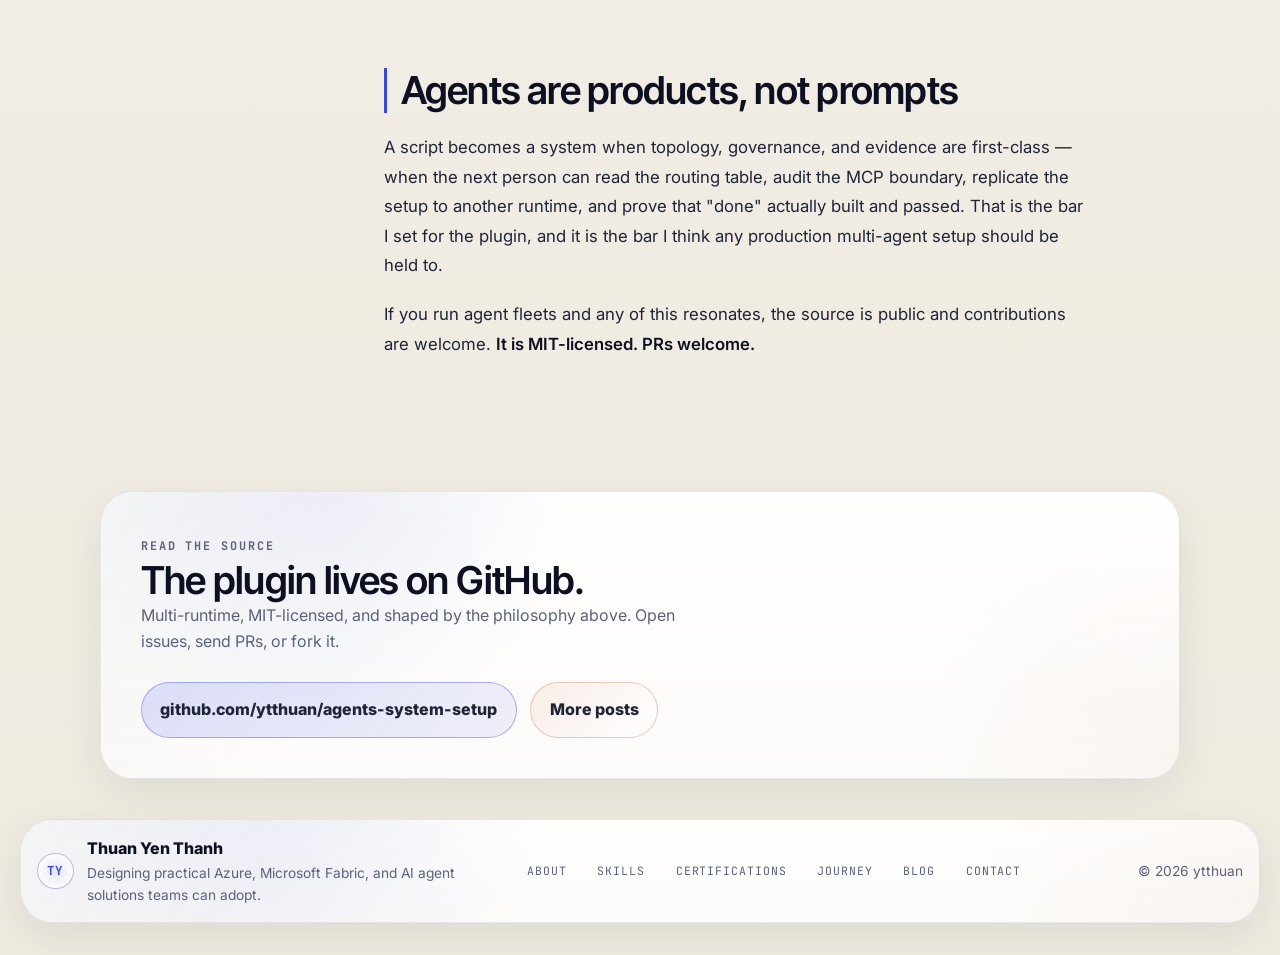
==== commit f6eb0730: "Add responsive primary nav, update copy & styles Introduce a responsive primary navigation (nav-togg" ====
--- a/articles/agents-system-philosophy.html
+++ b/articles/agents-system-philosophy.html
@@ -4,7 +4,7 @@
     <meta charset="UTF-8" />
     <meta name="viewport" content="width=device-width, initial-scale=1.0" />
     <title>Why agent systems need architecture — Thuan Yen Thanh</title>
-    <meta name="description" content="Six axioms behind ytthuan/agents-system-setup — a multi-runtime plugin that turns one-off agent prompts into a reviewable system with topology, MCP gates, Canonical IR, parallel waves, and evidence-based work." />
+    <meta name="description" content="Six axioms behind ytthuan/agents-system-setup — a multi-runtime plugin that organizes agent work with topology, MCP approval gates, Canonical IR, parallel waves, and reviewable evidence." />
     <meta name="author" content="Thuan Yen Thanh" />
     <meta name="robots" content="index, follow" />
     <meta name="theme-color" content="#f7f4ee" />
@@ -13,7 +13,7 @@
     <meta property="og:type" content="article" />
     <meta property="og:site_name" content="Thuan Yen Thanh — Azure Cloud Solution Architect Portfolio" />
     <meta property="og:title" content="Why agent systems need architecture — Thuan Yen Thanh" />
-    <meta property="og:description" content="Six axioms behind ytthuan/agents-system-setup — a multi-runtime plugin that turns one-off agent prompts into a reviewable system with topology, MCP gates, Canonical IR, parallel waves, and evidence-based work." />
+    <meta property="og:description" content="Six axioms behind ytthuan/agents-system-setup — a multi-runtime plugin that organizes agent work with topology, MCP approval gates, Canonical IR, parallel waves, and reviewable evidence." />
     <meta property="og:url" content="https://ytthuan.github.io/articles/agents-system-philosophy.html" />
     <meta property="og:image" content="https://ytthuan.github.io/images/og/og-default.png" />
     <meta property="og:image:width" content="1200" />
@@ -22,7 +22,7 @@
 
     <meta name="twitter:card" content="summary_large_image" />
     <meta name="twitter:title" content="Why agent systems need architecture — Thuan Yen Thanh" />
-    <meta name="twitter:description" content="Six axioms behind ytthuan/agents-system-setup — a multi-runtime plugin that turns one-off agent prompts into a reviewable system with topology, MCP gates, Canonical IR, parallel waves, and evidence-based work." />
+    <meta name="twitter:description" content="Six axioms behind ytthuan/agents-system-setup — a multi-runtime plugin that organizes agent work with topology, MCP approval gates, Canonical IR, parallel waves, and reviewable evidence." />
     <meta name="twitter:image" content="https://ytthuan.github.io/images/og/og-default.png" />
 
     <link rel="manifest" href="../manifest.webmanifest" />
@@ -39,7 +39,7 @@
     <link rel="stylesheet" href="../styles/articles.css" />
 
     <script type="application/ld+json">
-{"@context":"https://schema.org","@type":"Article","headline":"Why agent systems need architecture","description":"Six axioms behind ytthuan/agents-system-setup — a multi-runtime plugin that turns one-off agent prompts into a reviewable system with topology, MCP gates, Canonical IR, parallel waves, and evidence-based work.","image":"https://ytthuan.github.io/images/articles/agents-system-philosophy-hero.webp","datePublished":"2026-05-07","dateModified":"2026-05-07","author":{"@id":"https://ytthuan.github.io/#person"},"publisher":{"@id":"https://ytthuan.github.io/#person"},"mainEntityOfPage":{"@type":"WebPage","@id":"https://ytthuan.github.io/articles/agents-system-philosophy.html"},"articleSection":"Field notes · Agent systems","keywords":"multi-agent systems, MCP, Model Context Protocol, agent orchestration, Canonical IR, parallel agents, agent governance, GitHub Copilot, Claude Code, OpenCode, OpenAI Codex, Gemini CLI","mentions":{"@type":"SoftwareSourceCode","name":"agents-system-setup","codeRepository":"https://github.com/ytthuan/agents-system-setup","programmingLanguage":["Markdown","Shell","PowerShell"]}}
+{"@context":"https://schema.org","@type":"Article","headline":"Why agent systems need architecture","description":"Six axioms behind ytthuan/agents-system-setup — a multi-runtime plugin that organizes agent work with topology, MCP approval gates, Canonical IR, parallel waves, and reviewable evidence.","image":"https://ytthuan.github.io/images/articles/agents-system-philosophy-hero.webp","datePublished":"2026-05-07","dateModified":"2026-05-07","author":{"@id":"https://ytthuan.github.io/#person"},"publisher":{"@id":"https://ytthuan.github.io/#person"},"mainEntityOfPage":{"@type":"WebPage","@id":"https://ytthuan.github.io/articles/agents-system-philosophy.html"},"articleSection":"Field notes · Agent systems","keywords":"multi-agent systems, MCP, Model Context Protocol, agent orchestration, Canonical IR, parallel agents, agent governance, GitHub Copilot, Claude Code, OpenCode, OpenAI Codex, Gemini CLI","mentions":{"@type":"SoftwareSourceCode","name":"agents-system-setup","codeRepository":"https://github.com/ytthuan/agents-system-setup","programmingLanguage":["Markdown","Shell","PowerShell"]}}
     </script>
   </head>
   <body class="is-article">
@@ -61,7 +61,21 @@
             <small>Azure Cloud Solution Architect</small>
           </span>
         </a>
-        <nav class="topnav" aria-label="Primary navigation">
+        <button
+          class="nav-toggle"
+          type="button"
+          aria-label="Toggle primary navigation"
+          aria-expanded="false"
+          aria-controls="primary-navigation"
+          data-nav-toggle
+        >
+          <span class="nav-toggle-copy" aria-hidden="true">Menu</span>
+          <span class="nav-toggle-icon" aria-hidden="true">
+            <span></span>
+            <span></span>
+          </span>
+        </button>
+        <nav id="primary-navigation" class="topnav" aria-label="Primary navigation">
           <a class="nav-link" href="../index.html#about">About</a>
           <a class="nav-link" href="../index.html#skills">Skills</a>
           <a class="nav-link" href="../index.html#certifications">Certifications</a>
@@ -86,7 +100,7 @@
             <h1>Why agent systems need architecture.</h1>
             <p class="article-deck">
               Agents are systems. Systems need topology, governance, and evidence —
-              not vibes. Six axioms condensed from twenty-one hard rules behind a
+              not loose prompt collections. Six axioms condensed from twenty-one hard rules behind a
               multi-runtime plugin I built so the same multi-agent setup can be
               installed, audited, and replicated across five different agent runtimes.
             </p>
@@ -446,7 +460,7 @@
           <span class="brandmark-sigil">TY</span>
           <div>
             <strong>Thuan Yen Thanh</strong>
-            <p>Turning Azure, Microsoft Fabric, and agentic AI into adoption.</p>
+            <p>Designing practical Azure, Microsoft Fabric, and AI agent solutions teams can adopt.</p>
           </div>
         </div>
         <nav class="footer-nav" aria-label="Footer navigation">
--- a/styles/styles.css
+++ b/styles/styles.css
@@ -22,7 +22,9 @@
   --display: "Inter Tight", "Inter", system-ui, -apple-system, "Segoe UI", sans-serif;
   --sans: "Inter", system-ui, -apple-system, "Segoe UI", "Helvetica Neue", sans-serif;
   --mono: "JetBrains Mono", "IBM Plex Mono", monospace;
-  --container: min(1480px, calc(100vw - 2rem));
+  --shell-width: min(1240px, calc(100vw - 2rem));
+  --reading-width: min(1080px, calc(100vw - 2rem));
+  --container: var(--shell-width);
   --radius-xl: 2rem;
   --radius-lg: 1.35rem;
   --radius-md: 0.9rem;
@@ -243,14 +245,17 @@
   top: 1rem;
   z-index: 50;
   display: grid;
-  grid-template-columns: minmax(14rem, 1fr) auto;
-  gap: 1rem;
+  grid-template-columns: minmax(13rem, 1fr) auto;
+  gap: 0.75rem;
   align-items: center;
-  padding: 0.85rem 0.95rem;
+  padding: 0.72rem 0.8rem 0.72rem 0.72rem;
   border: 1px solid var(--line);
   border-radius: 999px;
-  background: rgba(255, 255, 255, 0.78);
-  backdrop-filter: blur(10px);
+  background:
+    linear-gradient(135deg, rgba(255, 255, 255, 0.88), rgba(255, 255, 255, 0.7)),
+    rgba(255, 255, 255, 0.76);
+  box-shadow: 0 16px 40px rgba(31, 36, 54, 0.08);
+  backdrop-filter: blur(18px) saturate(1.1);
 }
 
 .brandmark,
@@ -281,6 +286,57 @@
 .brandmark-copy {
   display: grid;
   gap: 0.1rem;
+}
+
+.nav-toggle {
+  display: none;
+  align-items: center;
+  justify-content: center;
+  gap: 0.55rem;
+  min-height: 2.45rem;
+  padding: 0.55rem 0.7rem 0.55rem 0.85rem;
+  border: 1px solid rgba(59, 74, 214, 0.2);
+  border-radius: 999px;
+  background:
+    linear-gradient(135deg, rgba(255, 255, 255, 0.78), rgba(59, 74, 214, 0.08)),
+    rgba(255, 255, 255, 0.72);
+  color: var(--text-strong);
+  font: 700 0.68rem/1 var(--mono);
+  letter-spacing: 0.09em;
+  text-transform: uppercase;
+  box-shadow: 0 10px 24px rgba(31, 36, 54, 0.08);
+  cursor: pointer;
+  transition:
+    color var(--transition),
+    border-color var(--transition),
+    background var(--transition),
+    box-shadow var(--transition);
+}
+
+.nav-toggle-icon {
+  position: relative;
+  display: grid;
+  gap: 0.25rem;
+  width: 1.05rem;
+}
+
+.nav-toggle-icon span {
+  display: block;
+  width: 100%;
+  height: 2px;
+  border-radius: 999px;
+  background: currentColor;
+  transition:
+    transform var(--transition),
+    opacity var(--transition);
+}
+
+.nav-toggle[aria-expanded="true"] .nav-toggle-icon span:first-child {
+  transform: translateY(3px) rotate(45deg);
+}
+
+.nav-toggle[aria-expanded="true"] .nav-toggle-icon span:last-child {
+  transform: translateY(-3px) rotate(-45deg);
 }
 
 .brandmark-copy strong,
@@ -322,14 +378,26 @@
   text-transform: uppercase;
   transition:
     color var(--transition),
-    background var(--transition);
+    background var(--transition),
+    border-color var(--transition),
+    box-shadow var(--transition);
 }
 
 .nav-link:hover,
 .nav-link.is-active,
+.nav-link[aria-current="page"],
 .footer-nav a:hover {
   color: var(--text);
   background: rgba(59, 74, 214, 0.08);
+}
+
+/* Persistent active state: slightly stronger than hover so users see */
+/* "this is the current page" while still getting hover feedback elsewhere. */
+.nav-link.is-active,
+.nav-link[aria-current="page"] {
+  color: var(--text-strong);
+  background: rgba(59, 74, 214, 0.14);
+  font-weight: 600;
 }
 
 .nav-cta {
@@ -356,6 +424,7 @@
 .featured-system,
 .capability-atlas,
 .contact-panel {
+  min-width: 0;
   border-radius: calc(var(--radius-xl) - 0.4rem);
 }
 
@@ -1069,7 +1138,6 @@
 }
 
 @media (max-width: 1180px) {
-  .topbar,
   .hero-grid,
   .featured-system,
   .capability-atlas,
@@ -1081,6 +1149,7 @@
 
   .topbar {
     border-radius: var(--radius-xl);
+    grid-template-columns: minmax(0, 1fr) auto;
   }
 
   .nav-cta {
@@ -1110,7 +1179,8 @@
     width: min(100% - 1rem, 100%);
   }
 
-  .topnav {
+  html:not(.nav-enhanced) .topnav {
+    grid-column: 1 / -1;
     display: flex;
     flex-wrap: nowrap;
     gap: 0.4rem;
@@ -1122,7 +1192,7 @@
     padding-bottom: 0.15rem;
   }
 
-  .topnav::-webkit-scrollbar {
+  html:not(.nav-enhanced) .topnav::-webkit-scrollbar {
     display: none;
   }
 
@@ -1681,10 +1751,451 @@
   }
 }
 
+/* Mobile editorial refinement: keep the custom command-atlas feel without dense desktop stacking. */
+@media (max-width: 900px) {
+  .topbar {
+    gap: 0.65rem;
+  }
+
+  html:not(.nav-enhanced) .topnav {
+    justify-content: flex-start;
+    scroll-padding-inline: 0.35rem;
+    padding-inline: 0.1rem;
+    -webkit-mask-image: linear-gradient(
+      90deg,
+      transparent 0,
+      #000 1rem,
+      #000 calc(100% - 1rem),
+      transparent 100%
+    );
+    mask-image: linear-gradient(
+      90deg,
+      transparent 0,
+      #000 1rem,
+      #000 calc(100% - 1rem),
+      transparent 100%
+    );
+  }
+
+  .nav-link:focus-visible {
+    outline-offset: 2px;
+  }
+}
+
+@media (max-width: 680px) {
+  .topbar {
+    align-items: center;
+    padding: 0.72rem;
+  }
+
+  .brandmark {
+    justify-content: flex-start;
+  }
+
+  .brandmark-sigil {
+    width: 2.65rem;
+  }
+
+  .brandmark-copy small {
+    font-size: 0.78rem;
+  }
+
+  .topnav {
+    gap: 0.35rem;
+  }
+
+  .hero {
+    min-height: auto;
+    padding: 0.65rem;
+  }
+
+  .hero-grid {
+    grid-template-columns: minmax(0, 1fr);
+    gap: 0.75rem;
+  }
+
+  .hero-copy {
+    padding: clamp(1.15rem, 5vw, 1.65rem);
+    border-radius: calc(var(--radius-xl) - 0.65rem);
+    background:
+      linear-gradient(135deg, rgba(59, 74, 214, 0.055), transparent 42%),
+      rgba(255, 255, 255, 0.48);
+  }
+
+  h1 {
+    max-width: min(100%, 15ch);
+    font-size: clamp(2.25rem, 10.5vw, 3.15rem);
+    line-height: 0.98;
+    letter-spacing: -0.035em;
+  }
+
+  .hero-thesis,
+  .hero-support,
+  .hero-actions {
+    max-width: 100%;
+    min-width: 0;
+  }
+
+  .hero-actions .button {
+    min-width: 0;
+  }
+
+  h2 {
+    font-size: clamp(1.85rem, 8vw, 2.55rem);
+    line-height: 1.04;
+  }
+
+  .hero-thesis {
+    margin-top: 1.15rem;
+    font-size: 1.02rem;
+    line-height: 1.58;
+  }
+
+  .hero-support {
+    font-size: 0.96rem;
+    line-height: 1.62;
+  }
+
+  .hero-actions {
+    display: grid;
+    grid-template-columns: repeat(2, minmax(0, 1fr));
+    gap: 0.65rem;
+    margin-top: 1.35rem;
+  }
+
+  .hero-actions .button-primary {
+    grid-column: 1 / -1;
+  }
+
+  .hero-actions .button {
+    width: 100%;
+  }
+
+  .signal-list {
+    flex-wrap: nowrap;
+    overflow-x: auto;
+    scroll-snap-type: x proximity;
+    -webkit-overflow-scrolling: touch;
+    margin-inline: -0.15rem;
+    padding: 0 0.15rem 0.35rem;
+  }
+
+  .signal-list li {
+    flex: 0 0 auto;
+    scroll-snap-align: start;
+    background:
+      linear-gradient(135deg, rgba(59, 74, 214, 0.08), rgba(255, 255, 255, 0.66));
+  }
+
+  .hero-visual {
+    min-height: clamp(18rem, 72vw, 25rem);
+  }
+
+  .hero-visual img {
+    object-position: 52% 42%;
+  }
+
+  .skills,
+  .certifications,
+  .blog {
+    padding: 1rem;
+  }
+
+  .section-heading {
+    margin-bottom: 0.75rem;
+    padding: 0.25rem;
+  }
+
+  .section-heading p {
+    font-size: 0.96rem;
+    line-height: 1.6;
+  }
+
+  .skills-layout {
+    margin-top: 1rem;
+    gap: 1rem;
+  }
+
+  .skills-visual {
+    min-height: 14rem;
+    border-radius: var(--radius-lg);
+  }
+
+  .skill-card {
+    grid-template-columns: 2.15rem minmax(0, 1fr);
+    gap: 0.75rem;
+    padding: 0.95rem;
+  }
+
+  .skill-card:nth-child(3n + 1) {
+    background:
+      linear-gradient(135deg, rgba(59, 74, 214, 0.08), transparent 42%),
+      var(--panel);
+  }
+
+  .skill-card:nth-child(3n + 2) {
+    background:
+      linear-gradient(135deg, rgba(197, 103, 60, 0.07), transparent 42%),
+      var(--panel);
+  }
+
+  .skill-card .skill-mark {
+    width: 2.15rem;
+    height: 2.15rem;
+    border-radius: 0.65rem;
+  }
+
+  .skill-card h4 {
+    font-size: 1rem;
+  }
+
+  .skill-card p {
+    font-size: 0.9rem;
+    line-height: 1.55;
+  }
+
+  .contact-panel {
+    gap: 1.1rem;
+    padding: 1.1rem;
+  }
+
+  .contact-panel h2 {
+    max-width: none;
+    font-size: clamp(1.8rem, 8vw, 2.45rem);
+    line-height: 1.02;
+  }
+
+  .contact-actions {
+    display: grid;
+    grid-template-columns: repeat(2, minmax(0, 1fr));
+    gap: 0.65rem;
+  }
+
+  .contact-actions .button-primary {
+    grid-column: 1 / -1;
+  }
+
+  .contact-actions .button {
+    justify-content: center;
+    min-height: 3rem;
+    padding-inline: 0.8rem;
+  }
+
+  .footer {
+    gap: 0.85rem;
+    padding: 1rem;
+  }
+
+  .footer-brand {
+    align-items: flex-start;
+  }
+
+  .footer-nav {
+    width: 100%;
+    flex-wrap: nowrap;
+    justify-content: flex-start;
+    overflow-x: auto;
+    scroll-snap-type: x proximity;
+    -webkit-overflow-scrolling: touch;
+    padding-bottom: 0.25rem;
+    scrollbar-width: none;
+  }
+
+  .footer-nav::-webkit-scrollbar {
+    display: none;
+  }
+
+  .footer-nav a {
+    flex: 0 0 auto;
+    scroll-snap-align: start;
+  }
+
+  .footer-note {
+    font-size: 0.78rem;
+  }
+}
+
+@media (min-width: 520px) and (max-width: 720px) {
+  .blog-card {
+    display: grid;
+    grid-template-columns: minmax(8.5rem, 0.42fr) minmax(0, 1fr);
+  }
+
+  .blog-card-media {
+    aspect-ratio: auto;
+    min-height: 100%;
+  }
+
+  .blog-card-media img {
+    height: 100%;
+  }
+
+  .blog-card-body {
+    padding: 1rem;
+  }
+
+  .blog-card h3 {
+    font-size: 1.15rem;
+  }
+
+  .blog-card-dek {
+    font-size: 0.92rem;
+  }
+
+  .blog-card-meta {
+    gap: 0.45rem 0.65rem;
+    font-size: 0.78rem;
+  }
+
+  .blog-card-link {
+    flex-basis: 100%;
+    margin-left: 0;
+  }
+}
+
+@media (max-width: 519px) {
+  .blog-card-media {
+    aspect-ratio: 4 / 3;
+  }
+
+  .blog-card-body {
+    padding: 1.1rem;
+  }
+
+  .blog-card-link {
+    flex-basis: 100%;
+    margin-left: 0;
+  }
+}
+
+@media (max-width: 900px) {
+  html.nav-enhanced .topbar {
+    grid-template-columns: minmax(0, 1fr) auto;
+  }
+
+  html.nav-enhanced .topnav {
+    grid-column: 1 / -1;
+    display: none;
+    width: 100%;
+    min-width: 0;
+    padding: 0.45rem;
+    overflow: visible;
+    scroll-snap-type: none;
+    -webkit-overflow-scrolling: auto;
+    -webkit-mask-image: none;
+    mask-image: none;
+    border: 1px solid rgba(31, 36, 54, 0.08);
+    border-radius: 1.35rem;
+    background:
+      linear-gradient(135deg, rgba(59, 74, 214, 0.06), transparent 44%),
+      rgba(255, 255, 255, 0.74);
+    box-shadow: inset 0 1px 0 rgba(255, 255, 255, 0.72);
+  }
+
+  html.nav-enhanced .topbar.is-nav-open .topnav {
+    display: grid;
+    grid-template-columns: repeat(3, minmax(0, 1fr));
+    gap: 0.35rem;
+  }
+
+  html.nav-enhanced .nav-toggle {
+    display: inline-flex;
+  }
+
+  html.nav-enhanced .nav-link {
+    flex: initial;
+    justify-content: center;
+    min-width: 0;
+    min-height: 2.45rem;
+    padding: 0.66rem 0.6rem;
+    scroll-snap-align: none;
+    border: 1px solid transparent;
+    background: rgba(255, 255, 255, 0.42);
+    white-space: nowrap;
+  }
+
+  html.nav-enhanced .nav-link:hover,
+  html.nav-enhanced .nav-link.is-active,
+  html.nav-enhanced .nav-link[aria-current="page"] {
+    border-color: rgba(59, 74, 214, 0.14);
+    background: rgba(59, 74, 214, 0.11);
+  }
+}
+
+@media (max-width: 680px) {
+  html.nav-enhanced .topbar {
+    top: 0.5rem;
+    gap: 0.5rem;
+    padding: 0.55rem;
+    border-radius: 1.45rem;
+  }
+
+  html.nav-enhanced .brandmark {
+    gap: 0.62rem;
+  }
+
+  html.nav-enhanced .brandmark-sigil {
+    width: 2.35rem;
+    font-size: 0.68rem;
+  }
+
+  html.nav-enhanced .brandmark-copy {
+    gap: 0;
+  }
+
+  html.nav-enhanced .brandmark-copy strong {
+    font-size: 0.95rem;
+    line-height: 1.12;
+  }
+
+  html.nav-enhanced .brandmark-copy small {
+    max-width: 18ch;
+    font-size: 0.68rem;
+    line-height: 1.15;
+  }
+
+  html.nav-enhanced .nav-toggle {
+    min-height: 2.35rem;
+    padding: 0.5rem 0.62rem 0.5rem 0.72rem;
+  }
+
+  html.nav-enhanced .topbar.is-nav-open .topnav {
+    grid-template-columns: repeat(2, minmax(0, 1fr));
+  }
+
+  html.nav-enhanced .nav-link {
+    min-height: 2.6rem;
+    font-size: 0.64rem;
+    letter-spacing: 0.06em;
+  }
+}
+
+@media (max-width: 380px) {
+  html.nav-enhanced .nav-toggle-copy {
+    display: none;
+  }
+
+  html.nav-enhanced .brandmark-copy small {
+    max-width: 15ch;
+  }
+}
+
+@media (max-width: 380px) {
+  .contact-actions {
+    grid-template-columns: 1fr;
+  }
+
+  .contact-actions .button-primary {
+    grid-column: auto;
+  }
+}
+
 @media (prefers-reduced-motion: reduce) {
   .blog-card,
   .blog-card-media img,
-  .blog-card-link {
+  .blog-card-link,
+  .nav-toggle,
+  .nav-toggle-icon span {
     transition: none;
     transform: none;
   }
--- a/styles/articles.css
+++ b/styles/articles.css
@@ -115,7 +115,7 @@
 
 @media (min-width: 1024px) {
   .article-body {
-    width: min(1080px, calc(100vw - 2rem));
+    width: var(--reading-width);
     display: grid;
     grid-template-columns: 220px minmax(0, 1fr);
     gap: 3rem;
@@ -243,6 +243,8 @@
   background: var(--glass);
   border-radius: 0.3rem;
   color: var(--text-strong);
+  overflow-wrap: anywhere;
+  word-break: break-word;
 }
 
 .article-prose pre {
@@ -262,6 +264,8 @@
   background: transparent;
   border-radius: 0;
   font-size: inherit;
+  overflow-wrap: normal;
+  word-break: normal;
 }
 
 .article-prose strong {
@@ -279,6 +283,7 @@
   text-decoration: underline;
   text-underline-offset: 3px;
   text-decoration-thickness: 1px;
+  overflow-wrap: anywhere;
   transition: color var(--transition), text-decoration-color var(--transition);
 }
 
@@ -593,18 +598,11 @@
 }
 
 /* ---------- Article topbar overrides ---------- */
-/* The global topbar (styles.css) stacks brandmark above nav at <=1180px and  */
-/* expands to var(--container) (~1480px), which on article pages causes two   */
-/* visible issues:                                                            */
-/*  1. The topbar pill overhangs the 1080px article column on wide viewports. */
-/*  2. At 1024-1180px the stacked topbar (~138px tall) covers the sticky TOC  */
-/*     (top: 6rem = 96px) when the user scrolls.                              */
-/* Both are scoped to article pages here.                                     */
-
-body.is-article .article-topbar {
-  max-width: min(1080px, calc(100vw - 2rem));
-  margin-inline: auto;
-}
+/* Phase 12: shell-width is now globally unified at 1240px, so the article  */
+/* topbar inherits the same width as the home topbar — no separate cap      */
+/* needed. The 1024-1180 grid override below is still required to prevent   */
+/* the stacked topbar (~138px tall) from covering the sticky TOC at top:6rem*/
+/* (96px) when the user scrolls in that viewport band.                      */
 
 @media (min-width: 1024px) and (max-width: 1180px) {
   body.is-article .article-topbar {
@@ -614,8 +612,9 @@
 }
 
 /* ---------- Article hero/page width constraints ---------- */
-/* Keep article content centered and reasonably bounded; the hero illustration */
-/* should not eat the entire fold on desktop.                                  */
+/* Article reading width (1080) is intentionally narrower than the shell    */
+/* (1240). Article main is centered with margin auto; topbar pill extends   */
+/* ~80px each side beyond it — small enough to read as intentional layout.  */
 
 body.is-article main.article-page {
   width: min(960px, calc(100vw - 2rem));
@@ -632,7 +631,7 @@
 
 @media (min-width: 1024px) {
   body.is-article main.article-page {
-    width: min(1080px, calc(100vw - 2rem));
+    width: var(--reading-width);
   }
 }
 
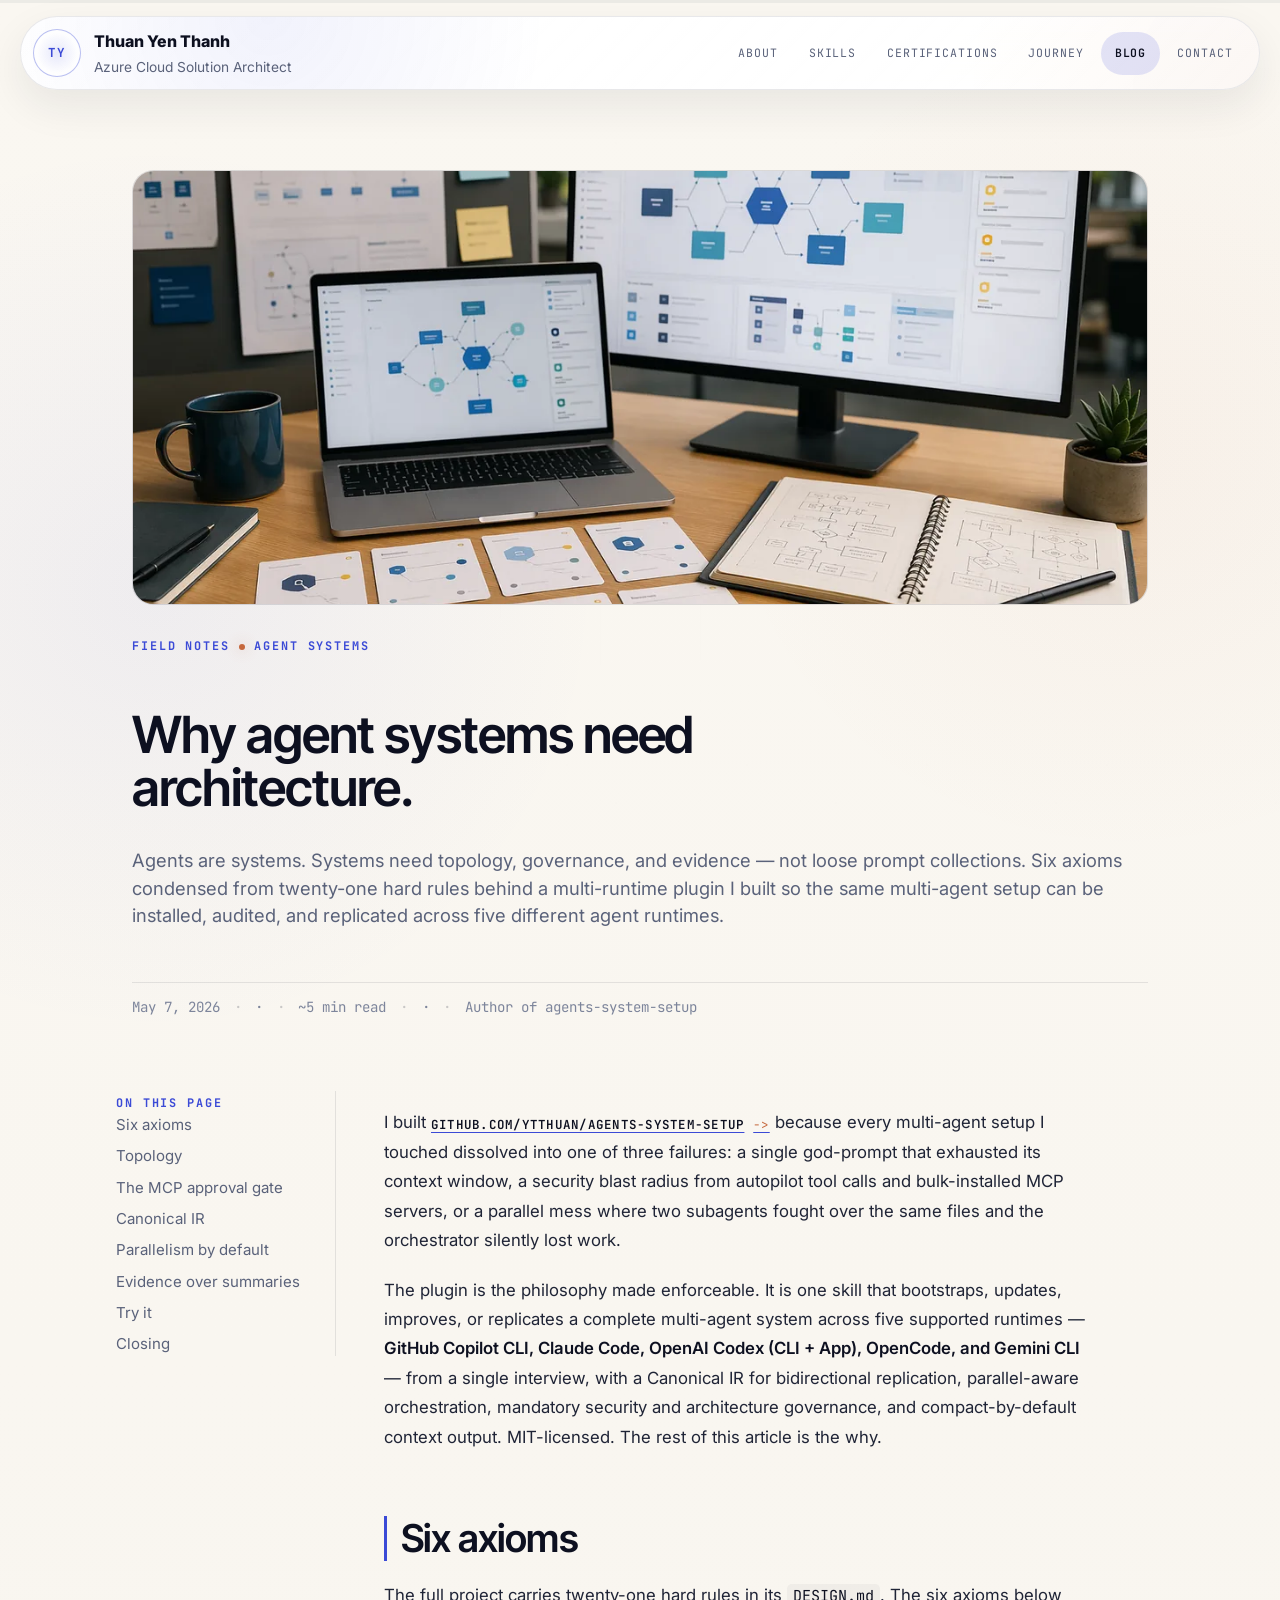
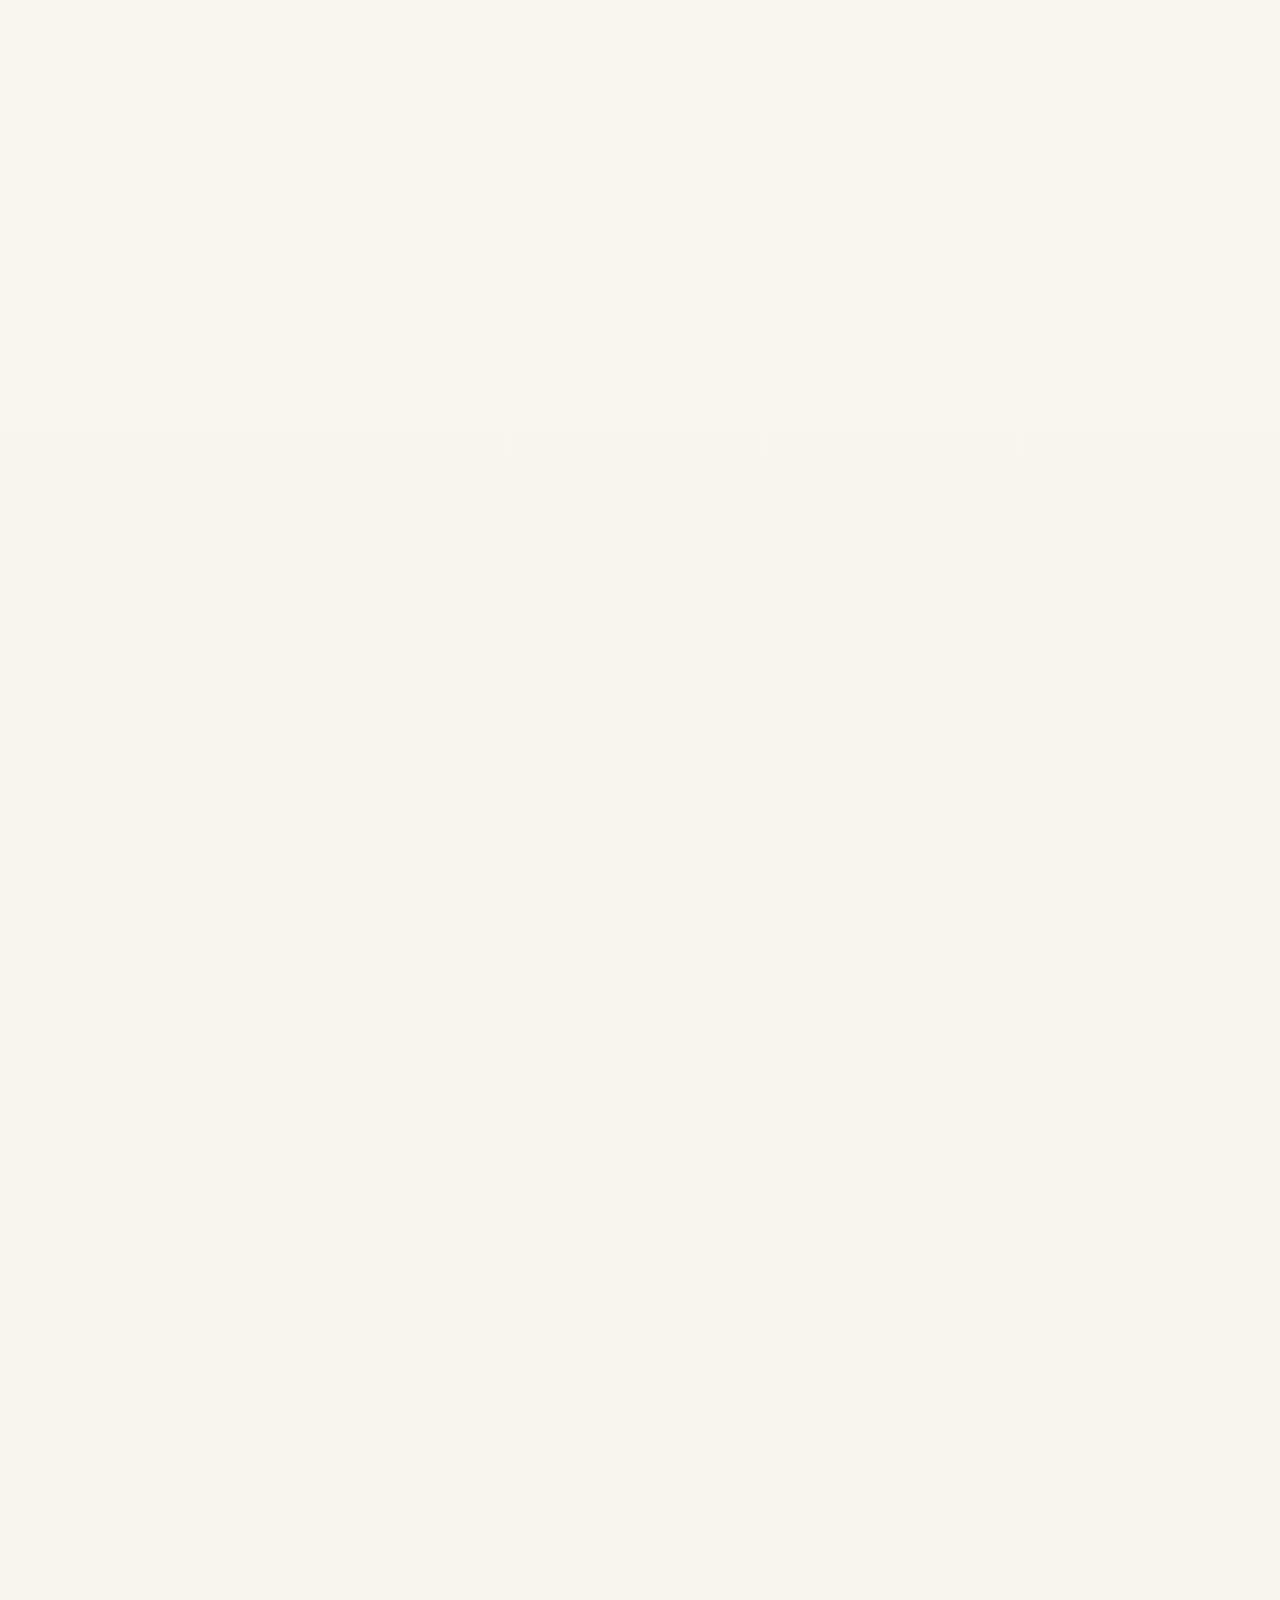
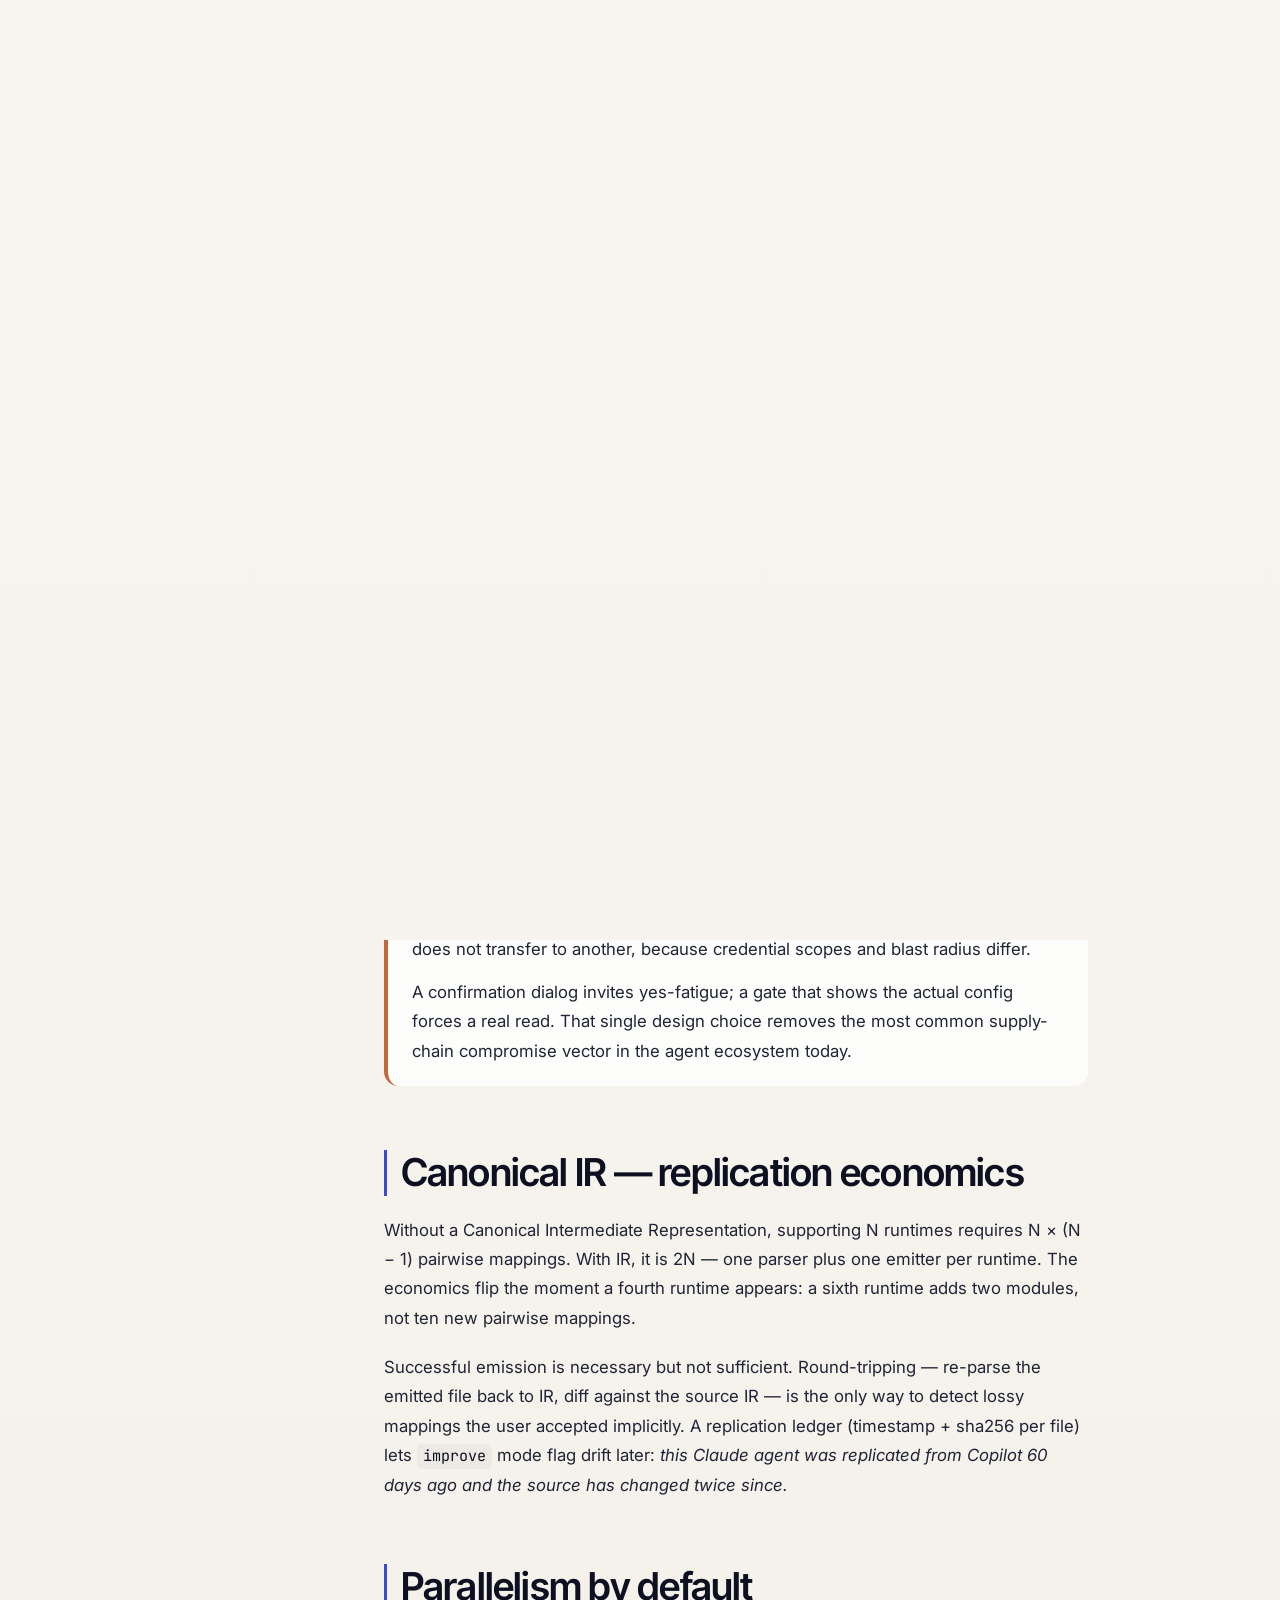
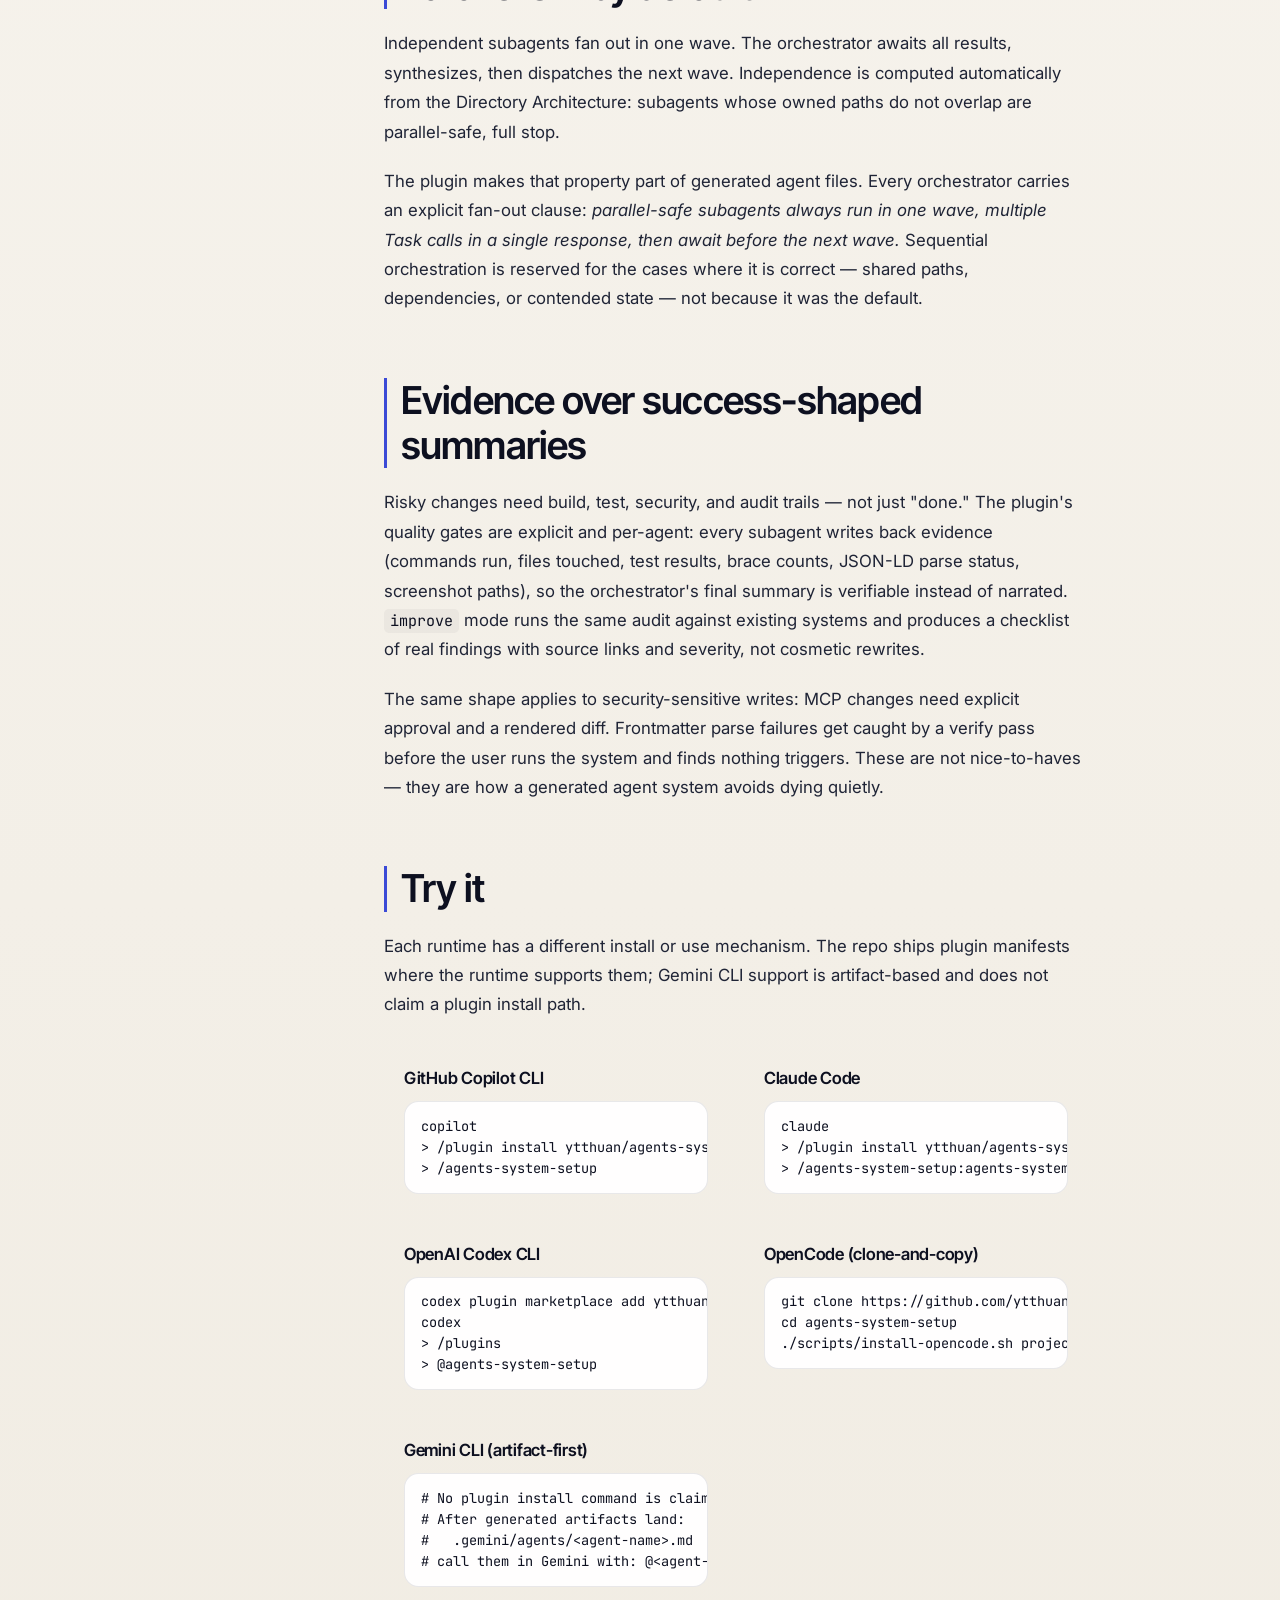
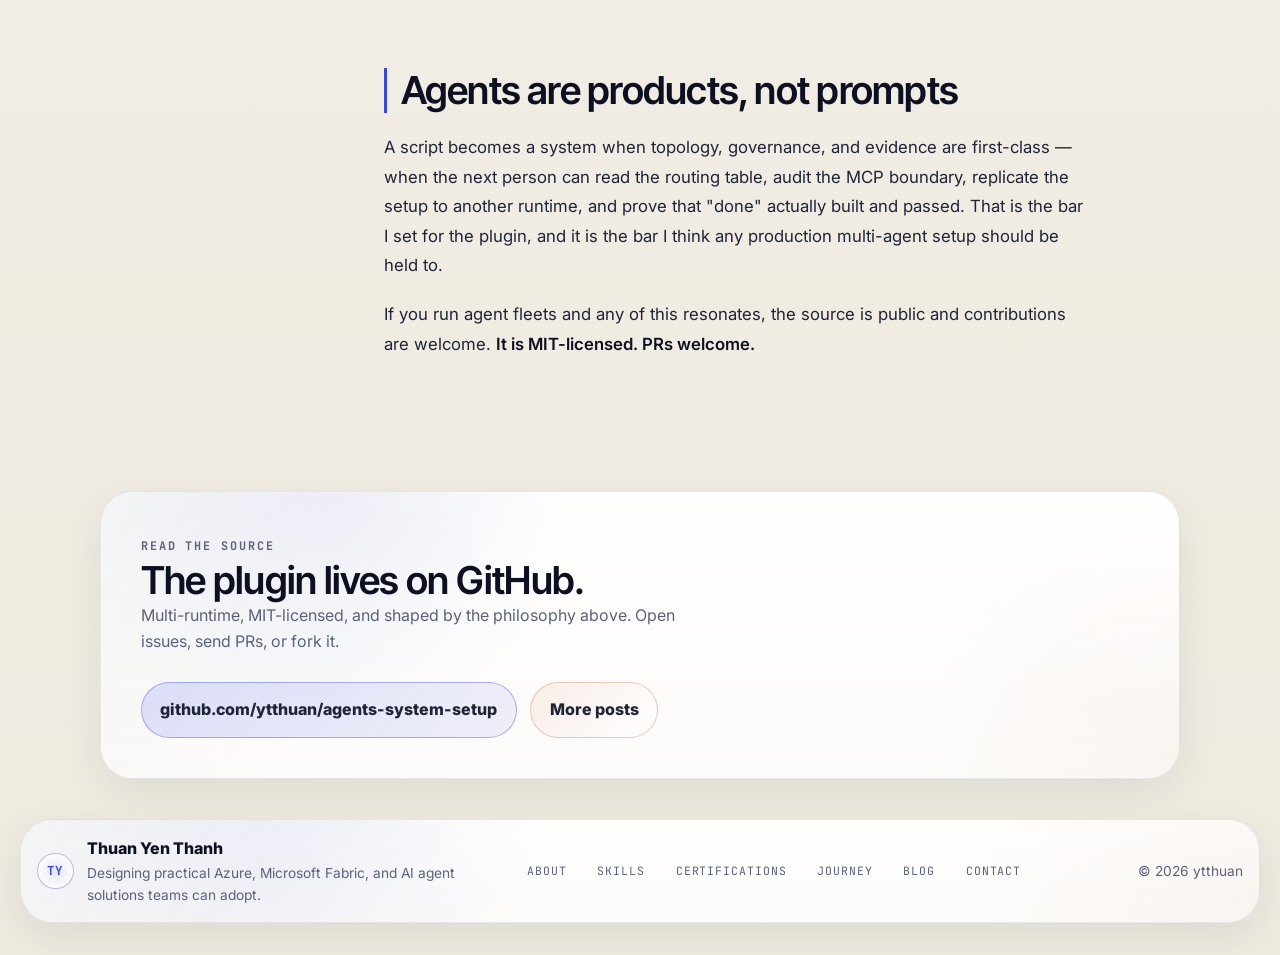
==== commit 037fc998: "Update hero/illustration images and alt text Replace several article and illustration images (hero i" ====
--- a/articles/agents-system-philosophy.html
+++ b/articles/agents-system-philosophy.html
@@ -92,8 +92,8 @@
               <picture>
                 <source srcset="../images/articles/agents-system-philosophy-hero.webp" type="image/webp" />
                 <img src="../images/articles/agents-system-philosophy-hero.png"
-                     alt="Abstract isometric multi-runtime agent topology with a central orchestrator hub and subagents radiating across platform planes."
-                     width="1536" height="1024" loading="eager" decoding="async" fetchpriority="high" />
+                     alt="Realistic multi-agent architecture workspace with monitors, topology diagrams, and review cards."
+                     width="1152" height="768" loading="eager" decoding="async" fetchpriority="high" />
               </picture>
             </figure>
             <p class="eyebrow"><span>Field notes</span><span>Agent systems</span></p>
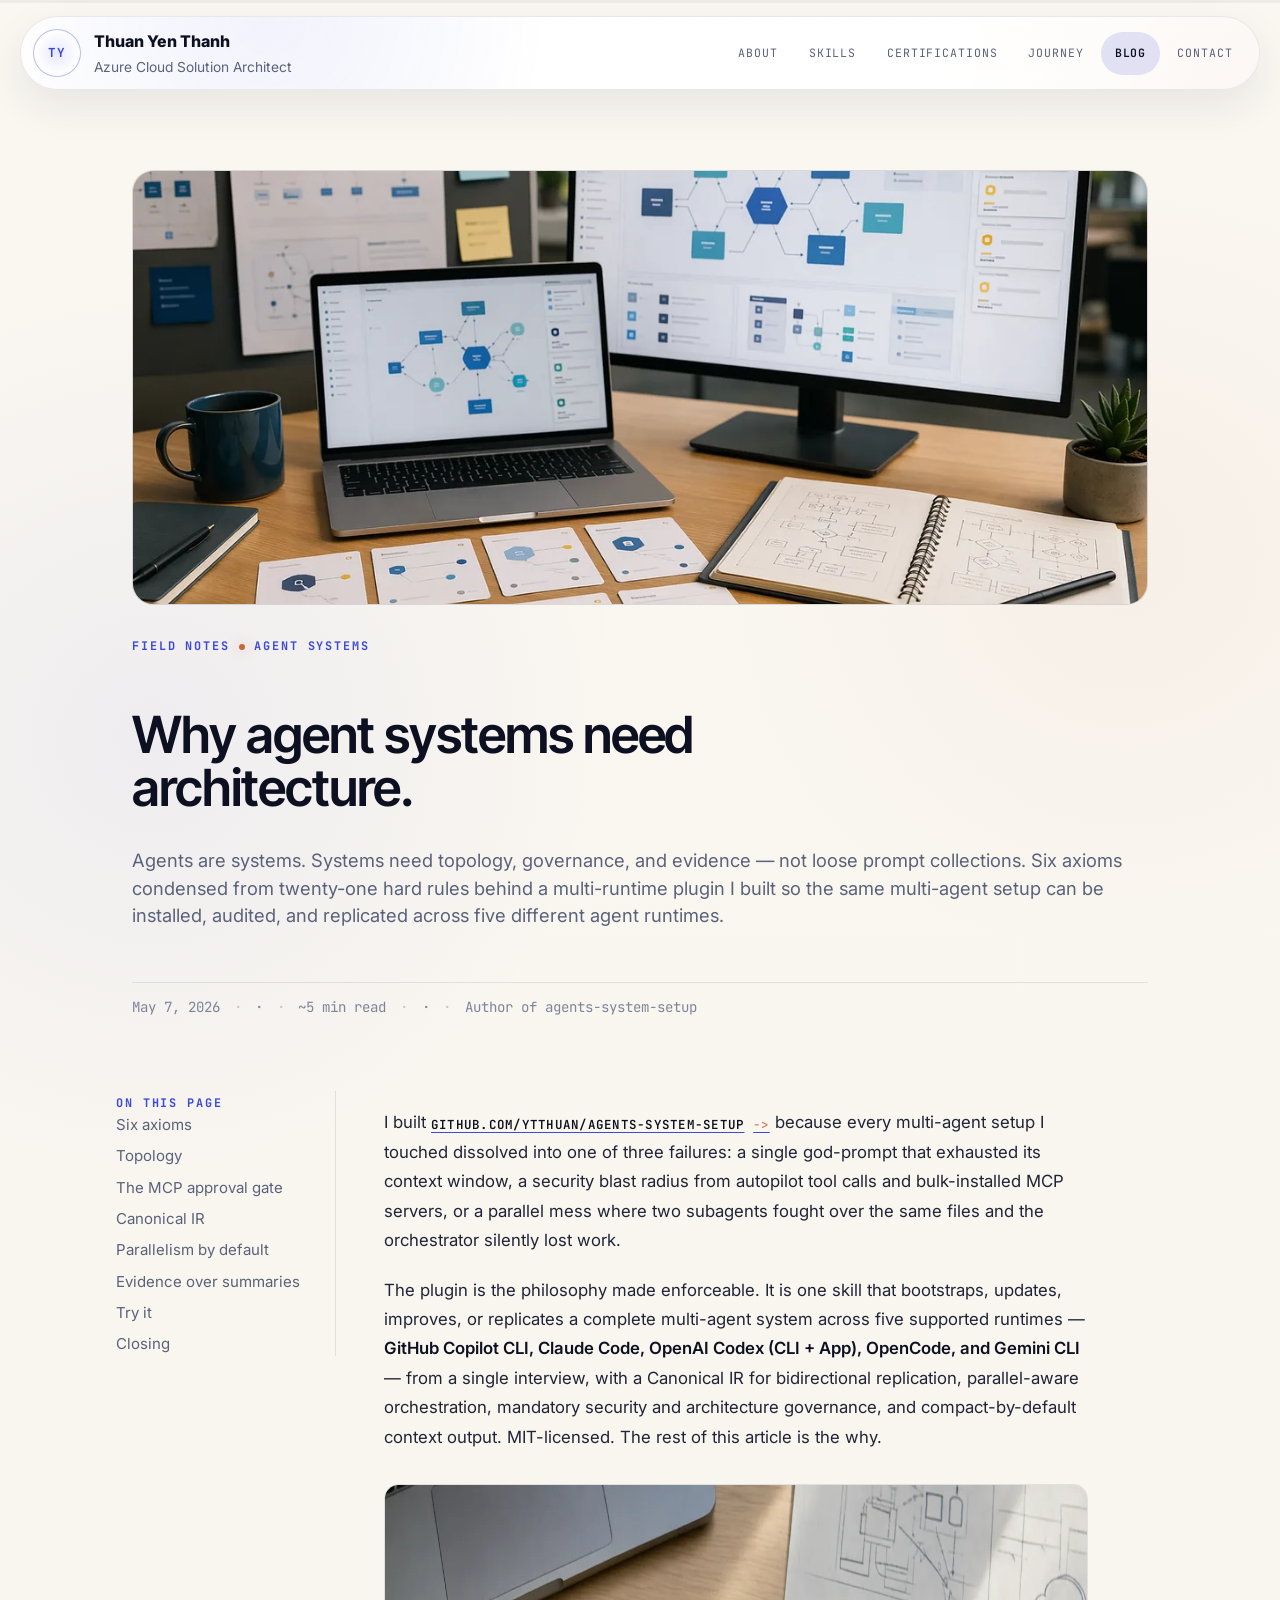
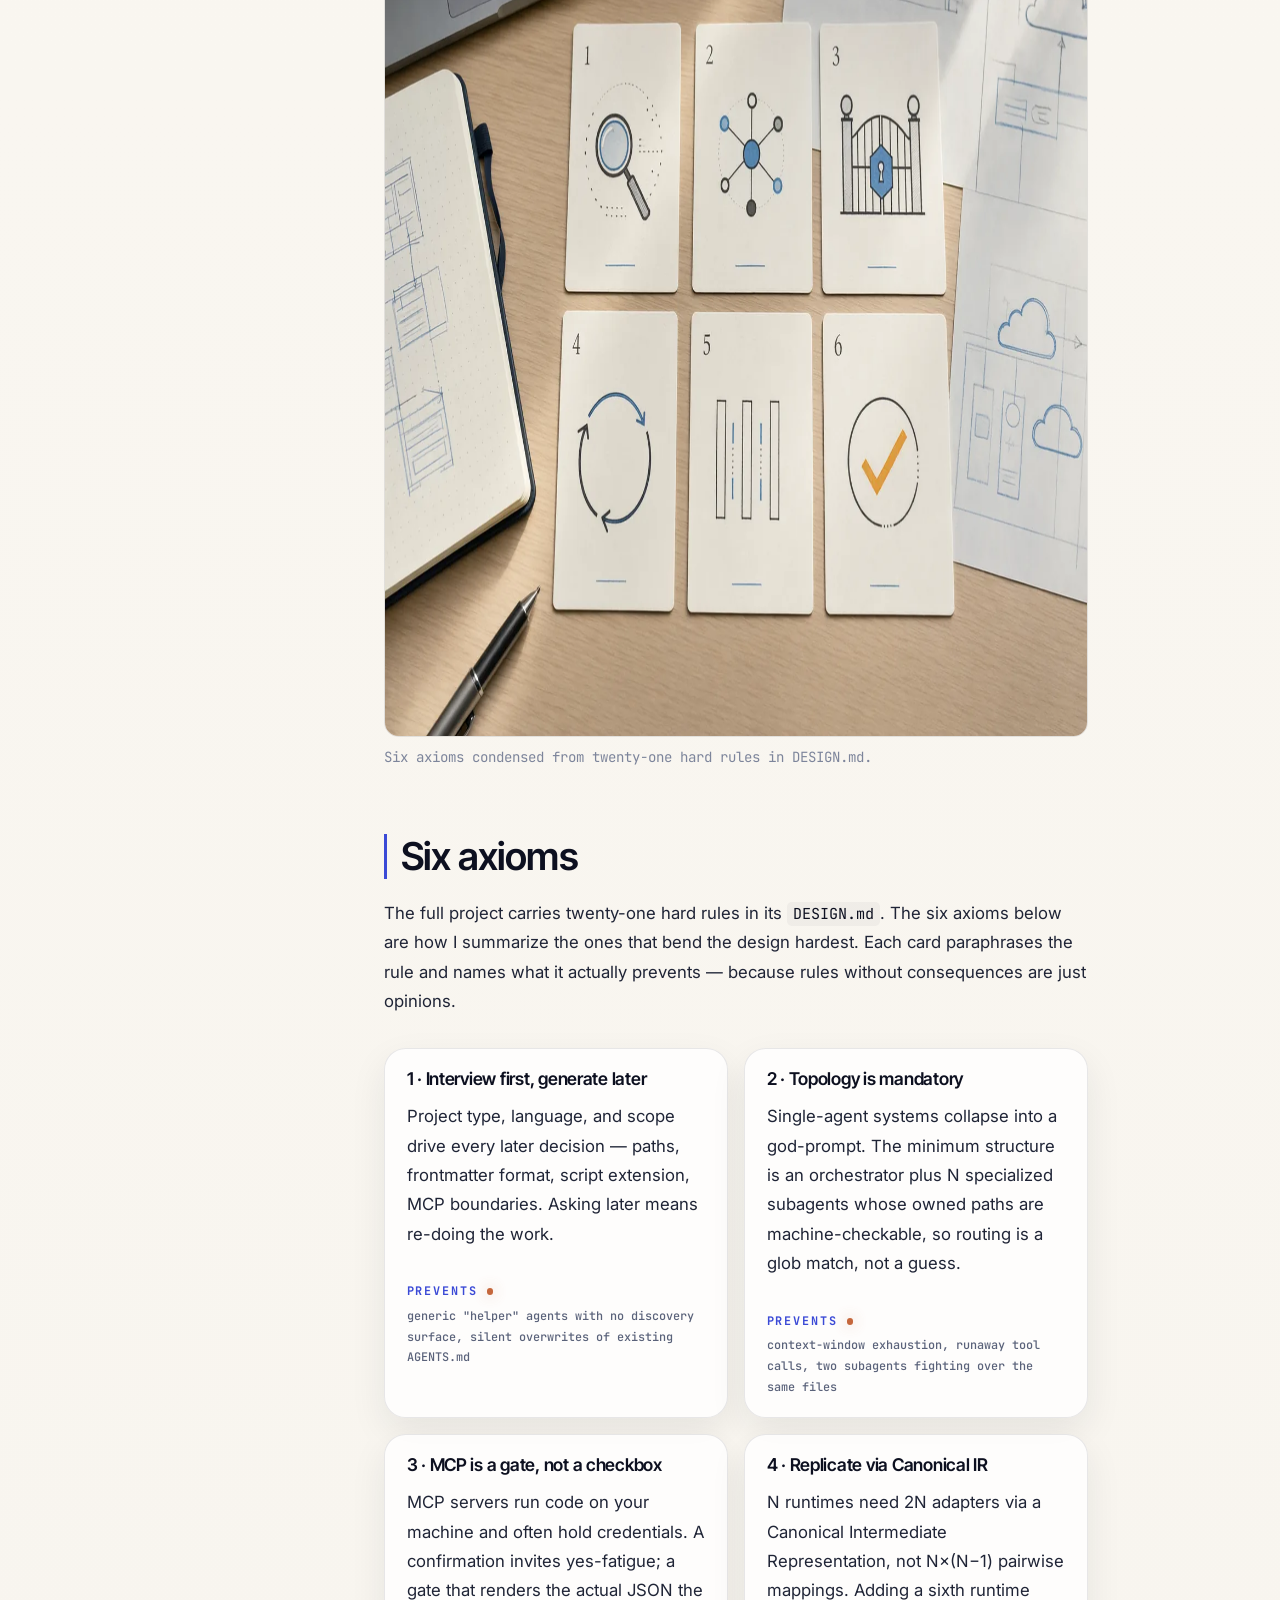
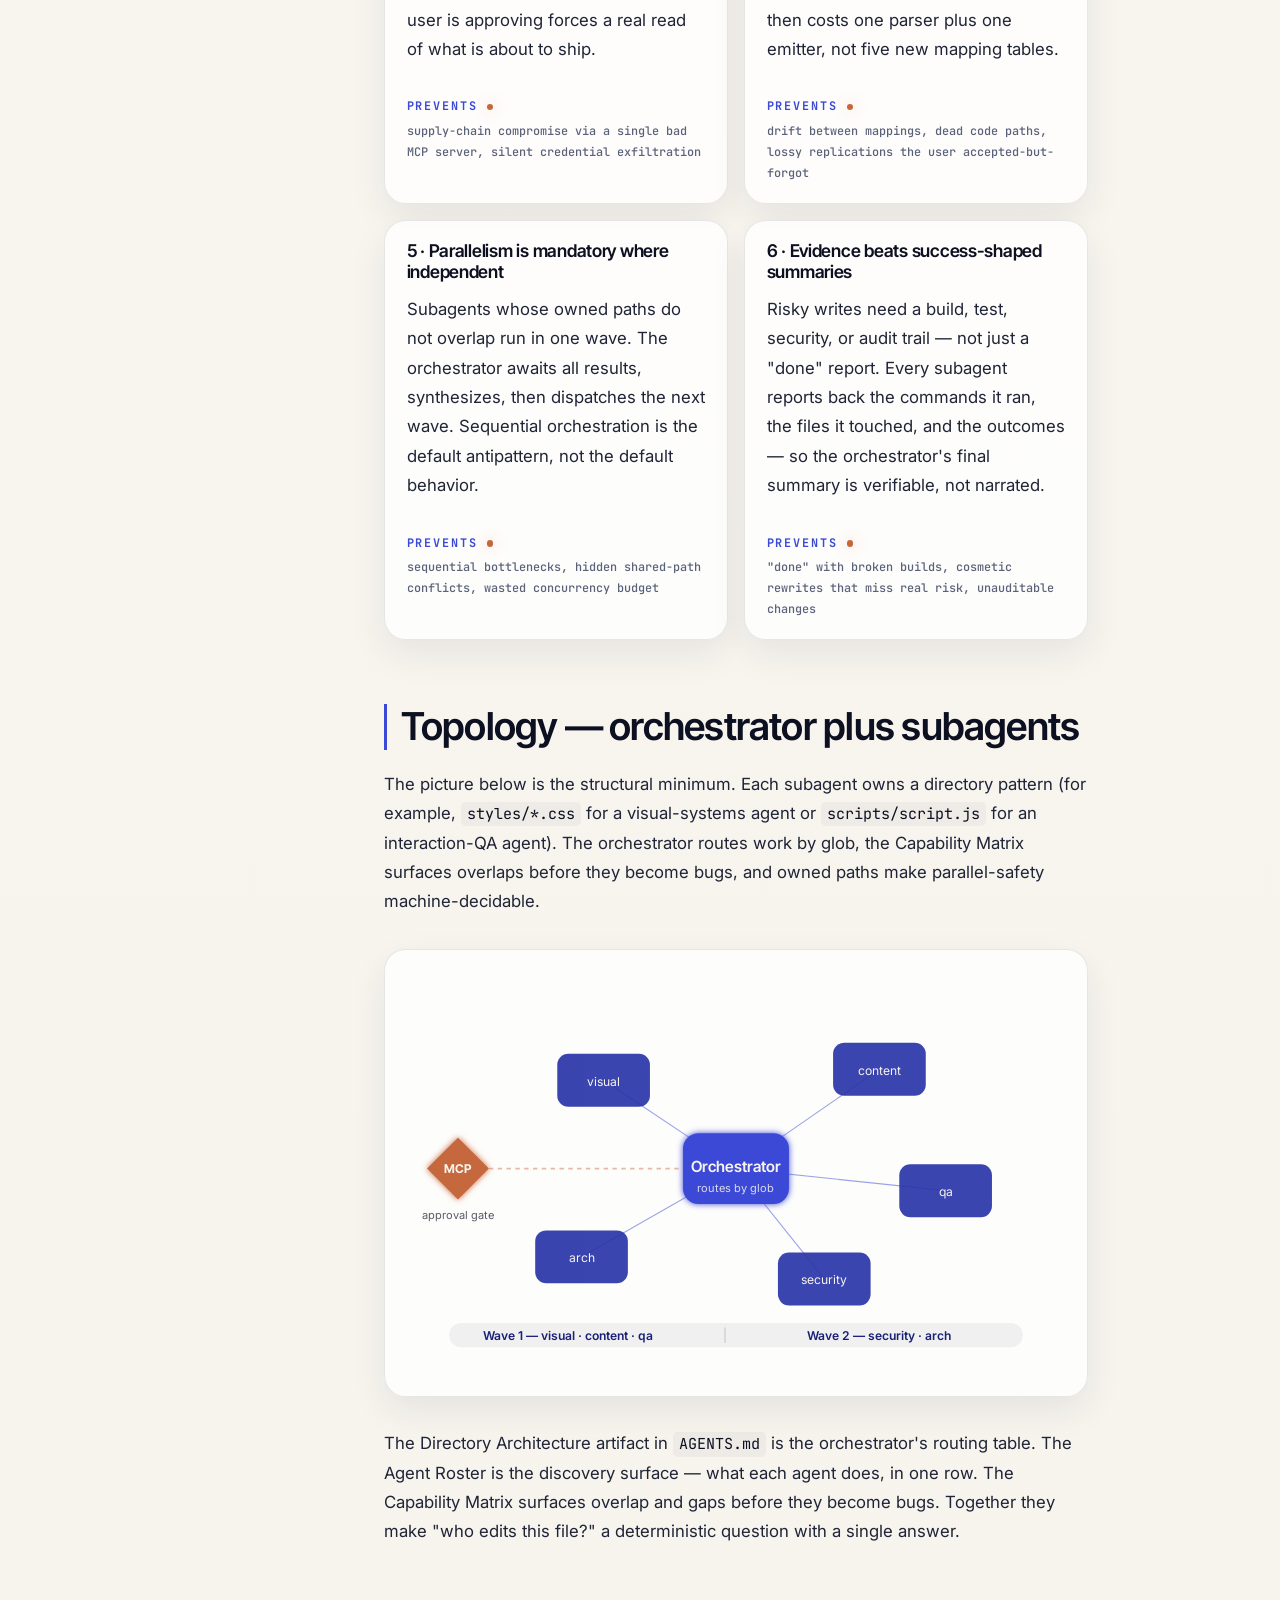
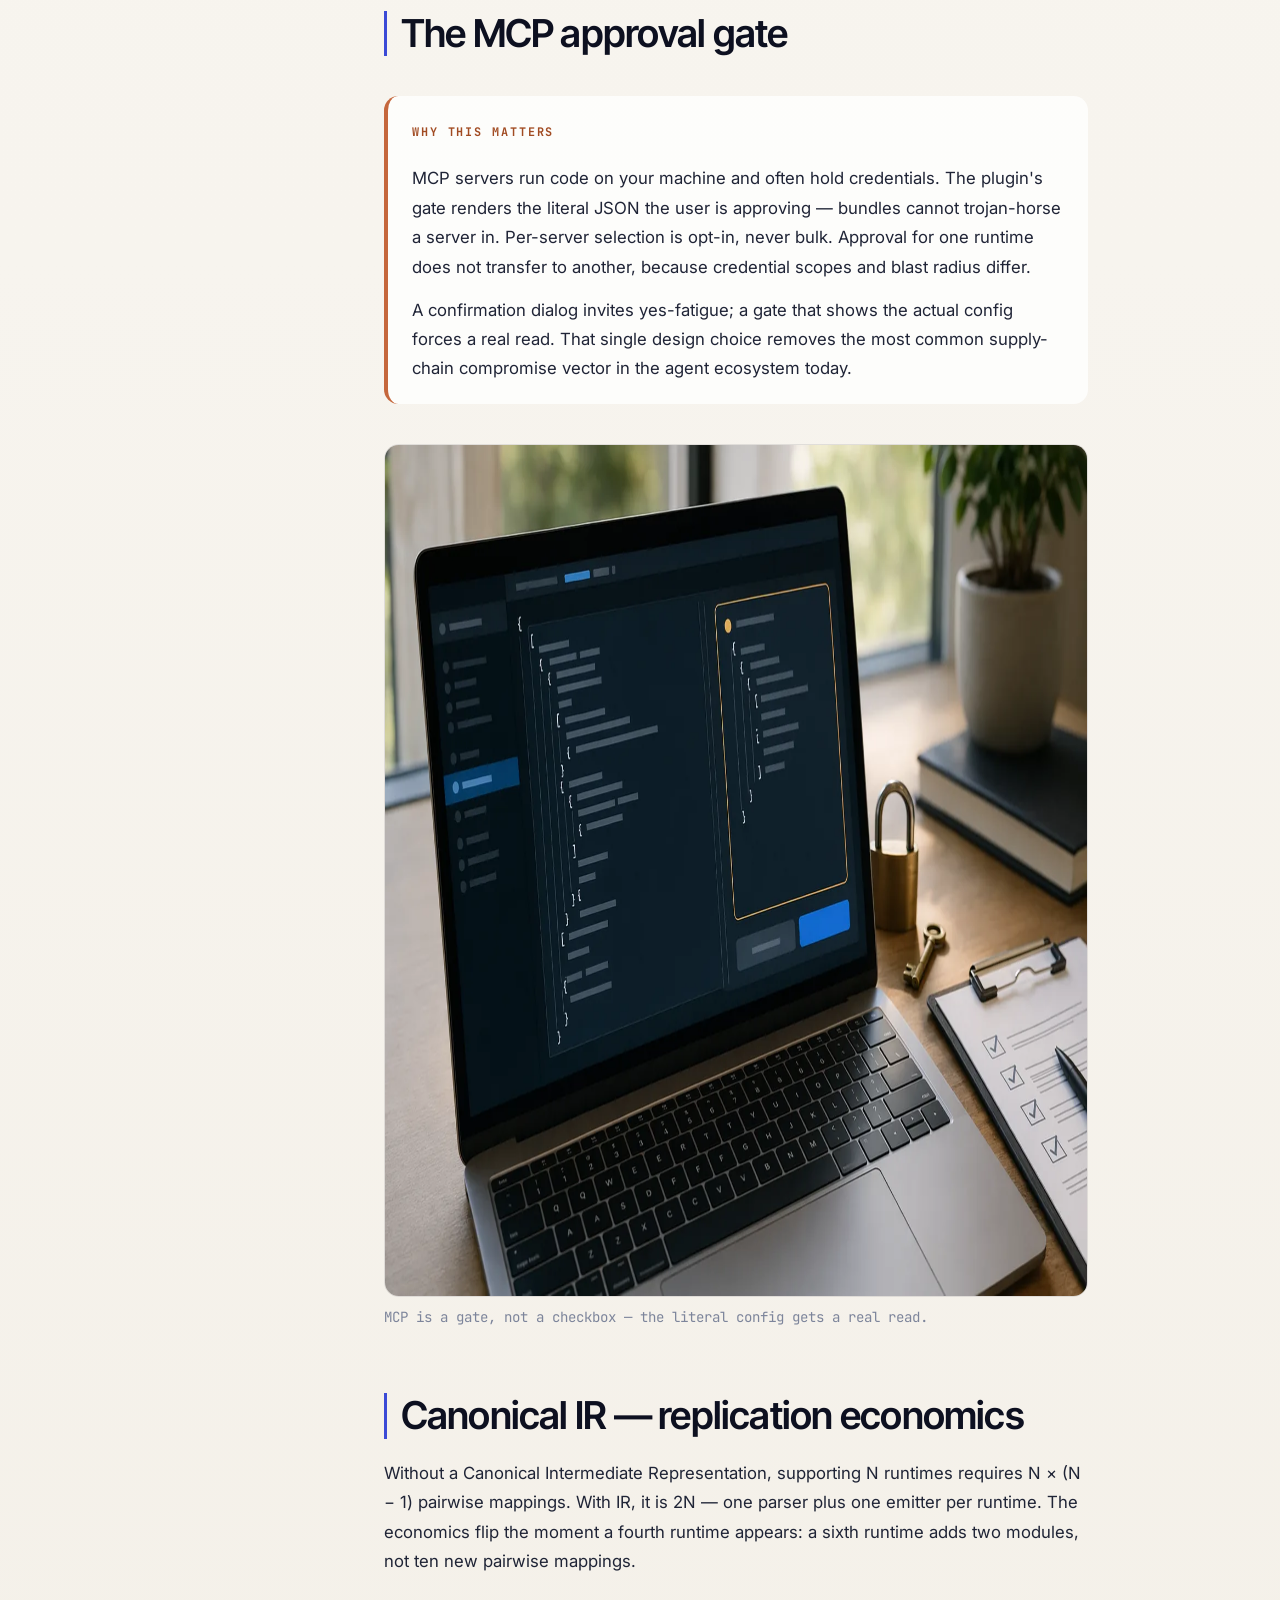
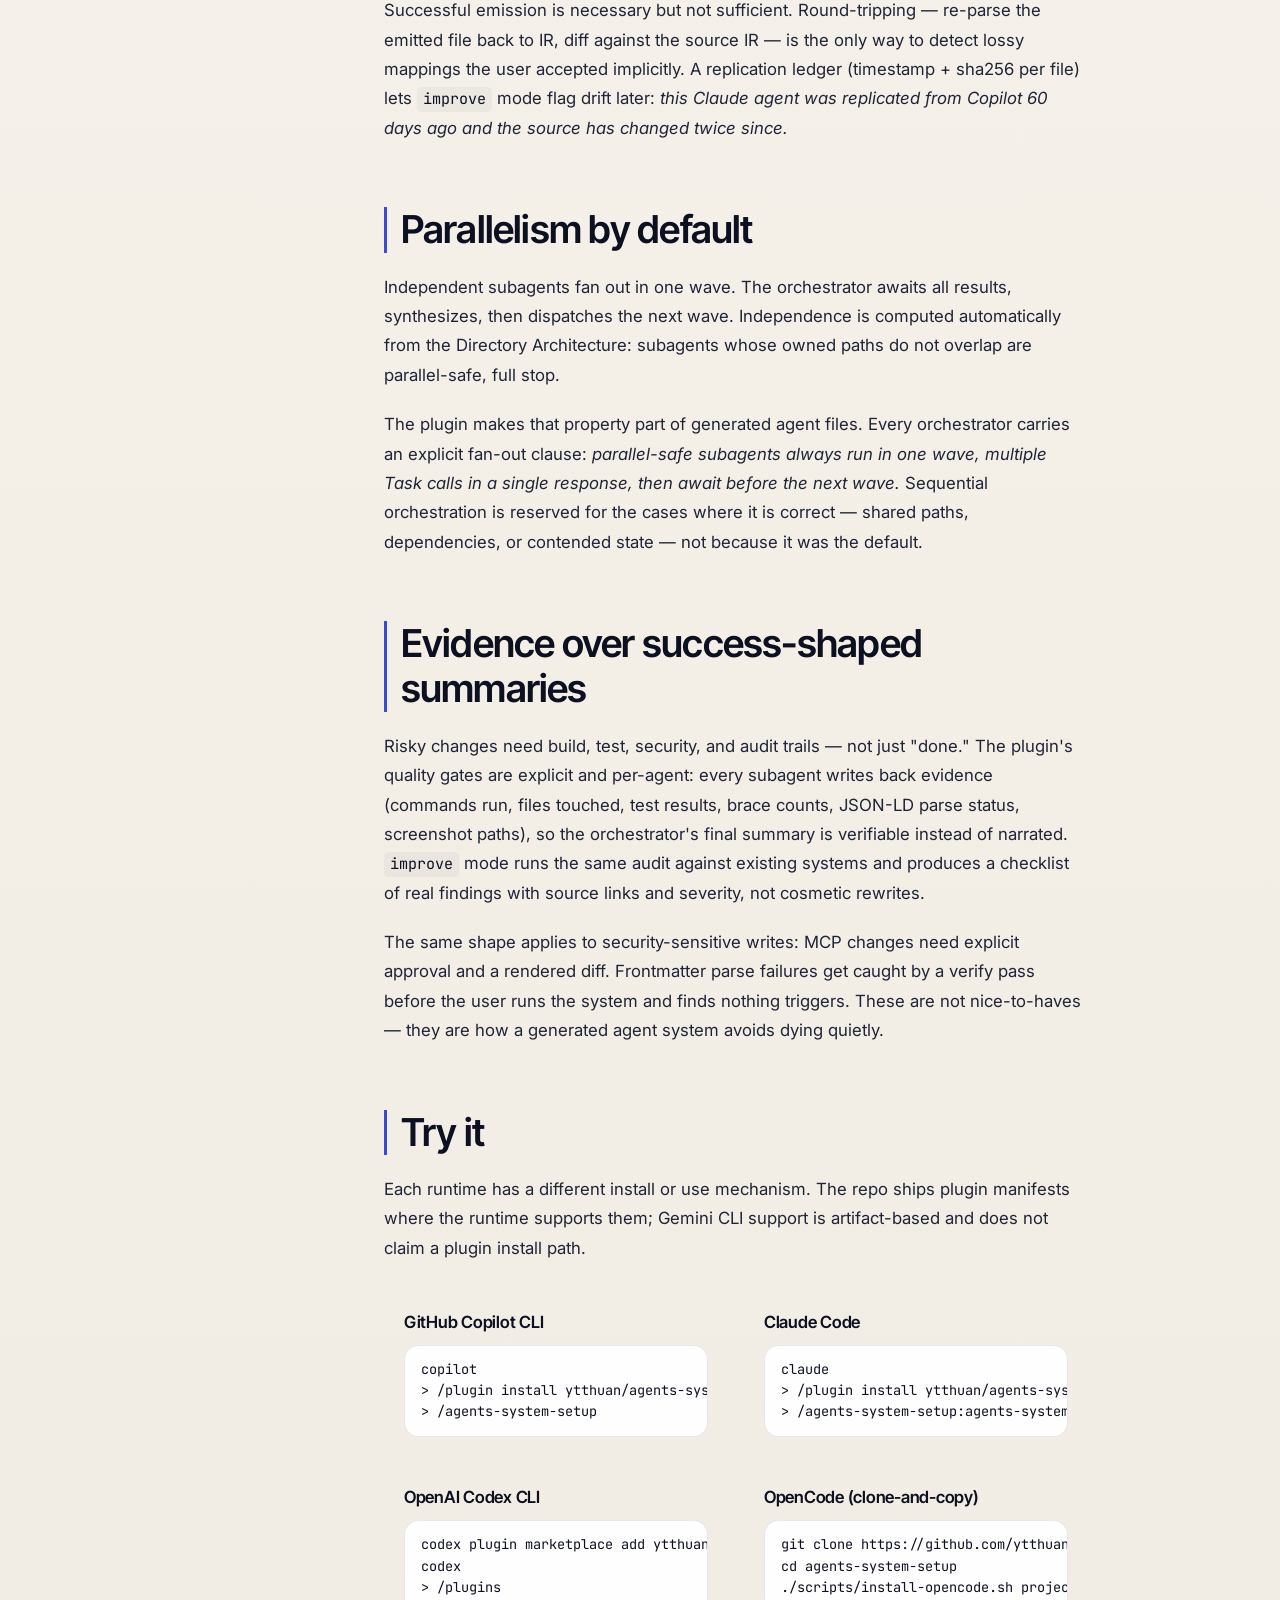
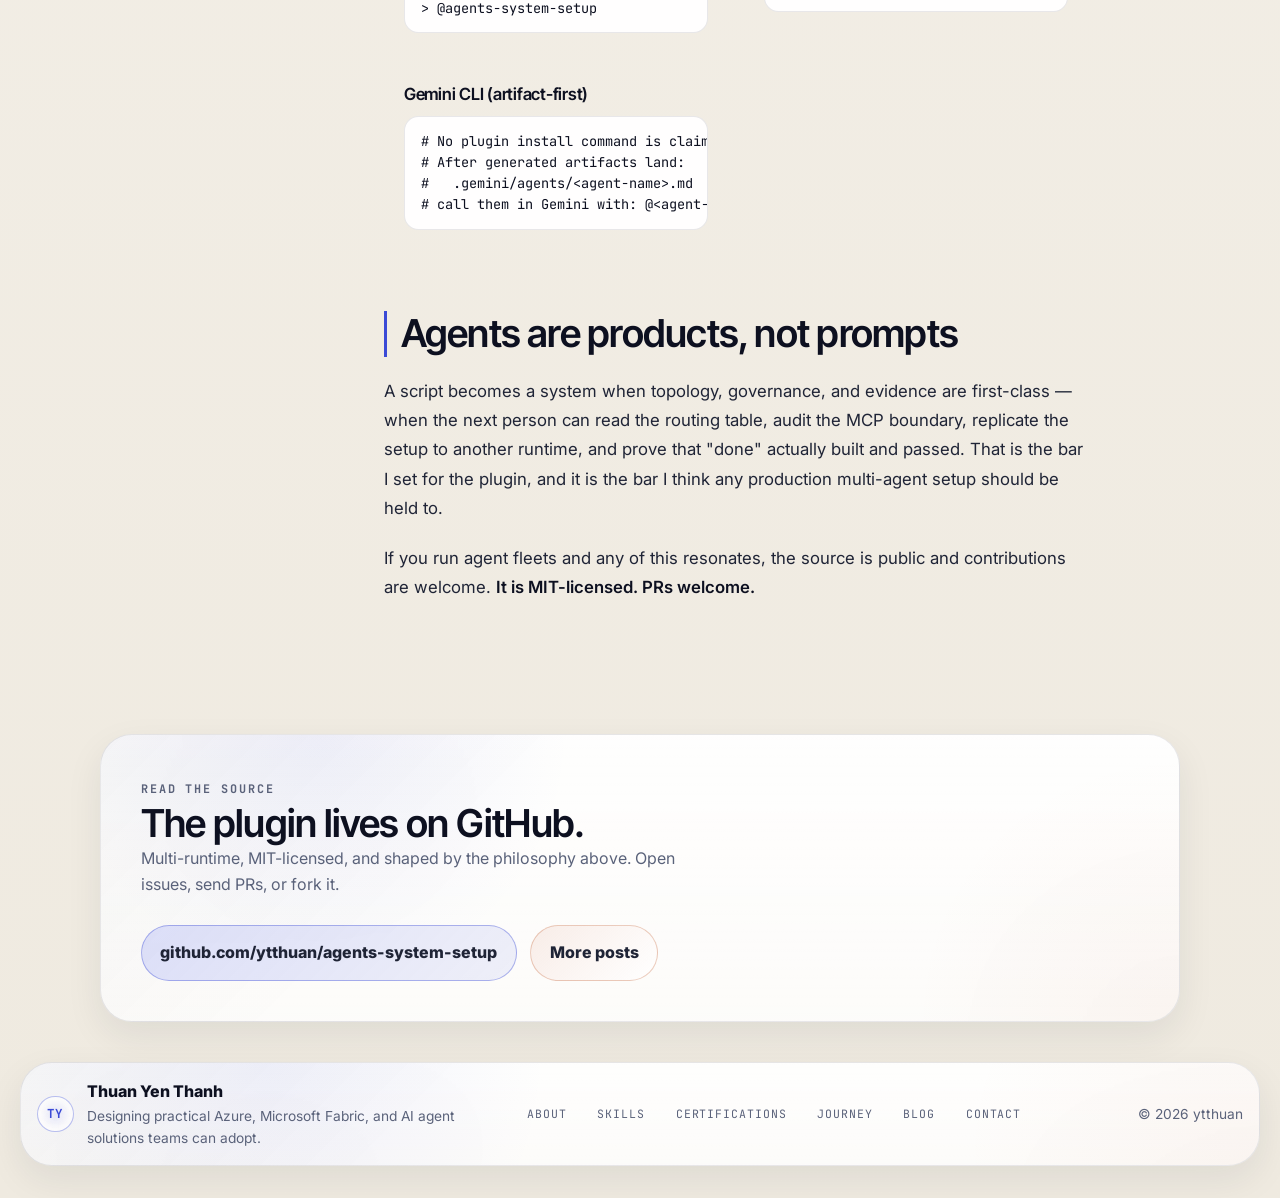
==== commit 13150cb5: "Add images and figures to agents and trust pages Insert illustrative <figure> blocks into articles/a" ====
--- a/articles/agents-system-philosophy.html
+++ b/articles/agents-system-philosophy.html
@@ -149,6 +149,16 @@
               MIT-licensed. The rest of this article is the why.
             </p>
 
+            <figure>
+              <picture>
+                <source srcset="../images/articles/agents-axioms-deck.webp" type="image/webp" />
+                <img src="../images/articles/agents-axioms-deck.png"
+                     alt="Realistic top-down view of six numbered architecture cards laid out as a deck on a desk, each carrying a single iconographic mark."
+                     width="1280" height="853" loading="lazy" decoding="async" />
+              </picture>
+              <figcaption>Six axioms condensed from twenty-one hard rules in DESIGN.md.</figcaption>
+            </figure>
+
             <h2 id="axioms">Six axioms</h2>
             <p>
               The full project carries twenty-one hard rules in its
@@ -319,6 +329,16 @@
                 ecosystem today.
               </p>
             </aside>
+
+            <figure>
+              <picture>
+                <source srcset="../images/articles/agents-mcp-gate.webp" type="image/webp" />
+                <img src="../images/articles/agents-mcp-gate.png"
+                     alt="Realistic close-up of a laptop showing an abstract structured config approval pane next to a small physical padlock and a clipboard, implying explicit per-server review."
+                     width="1280" height="853" loading="lazy" decoding="async" />
+              </picture>
+              <figcaption>MCP is a gate, not a checkbox — the literal config gets a real read.</figcaption>
+            </figure>
 
             <h2 id="canonical-ir">Canonical IR — replication economics</h2>
             <p>
